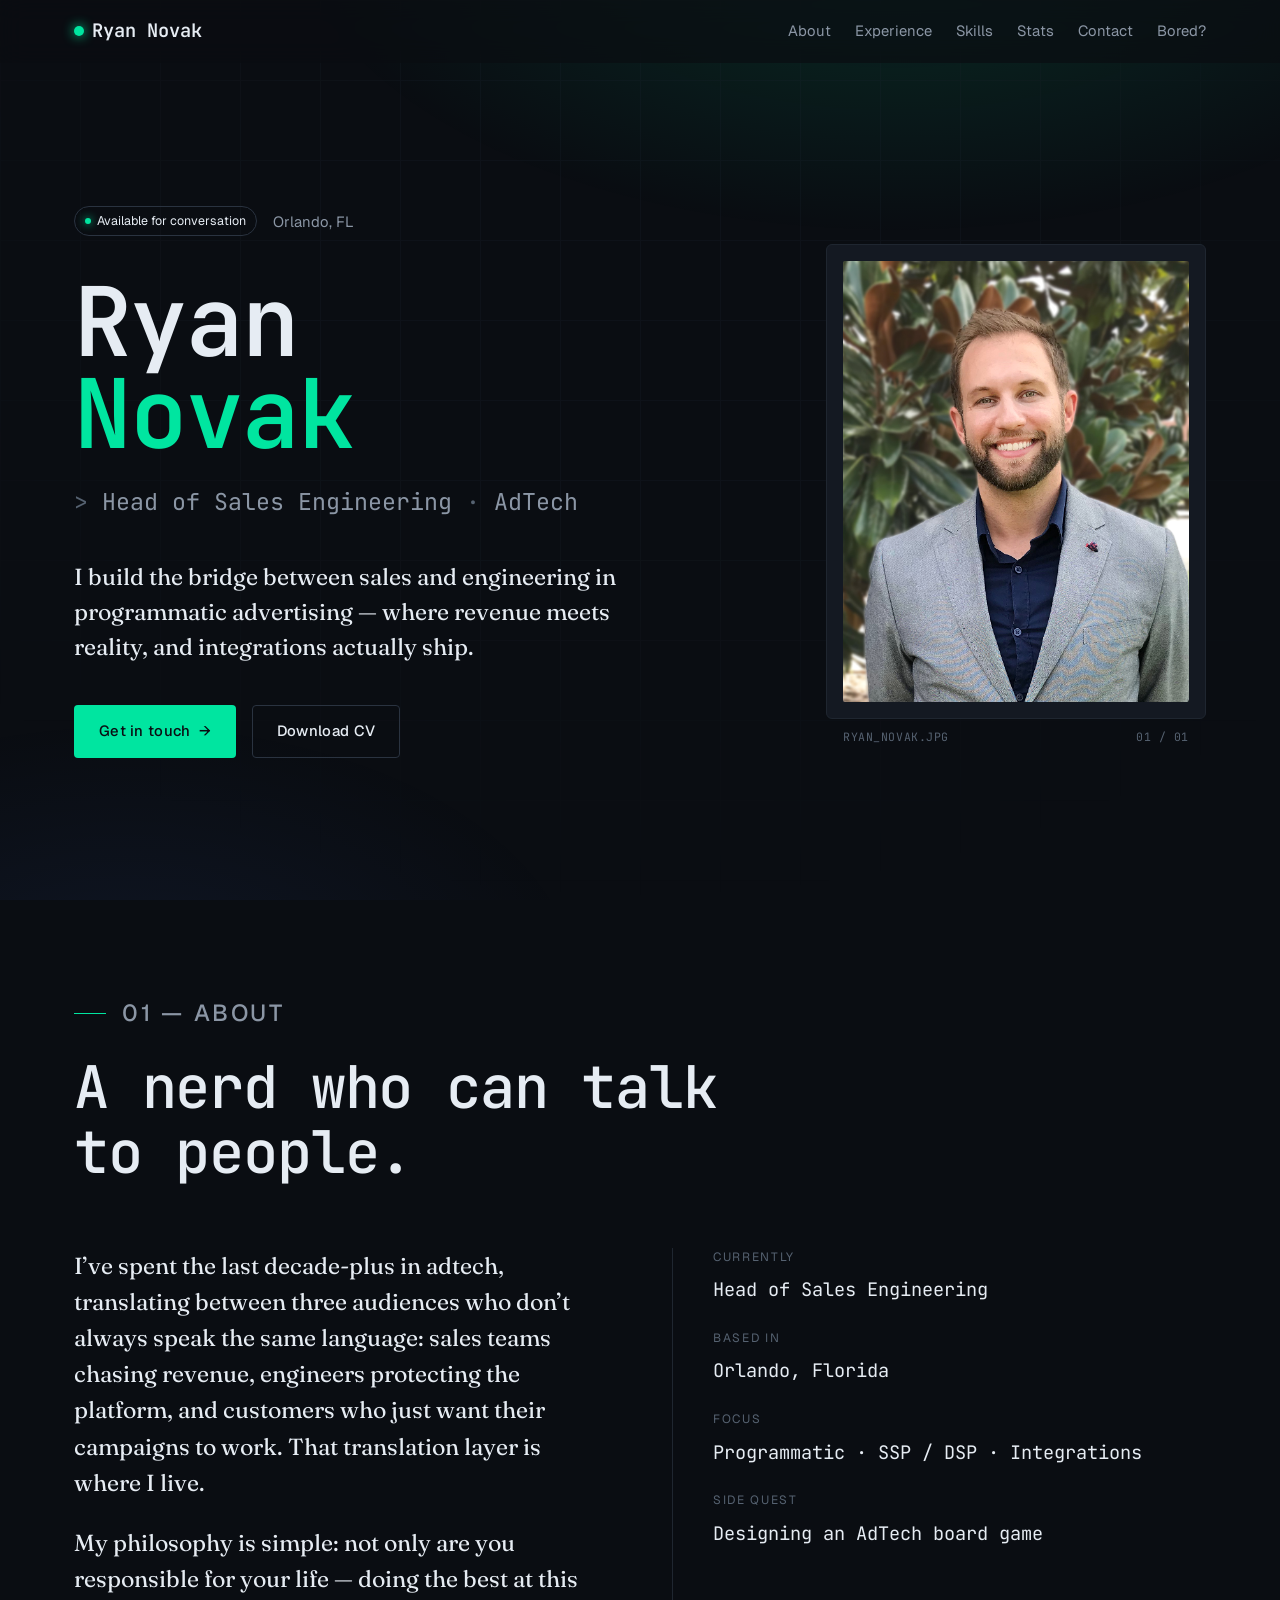
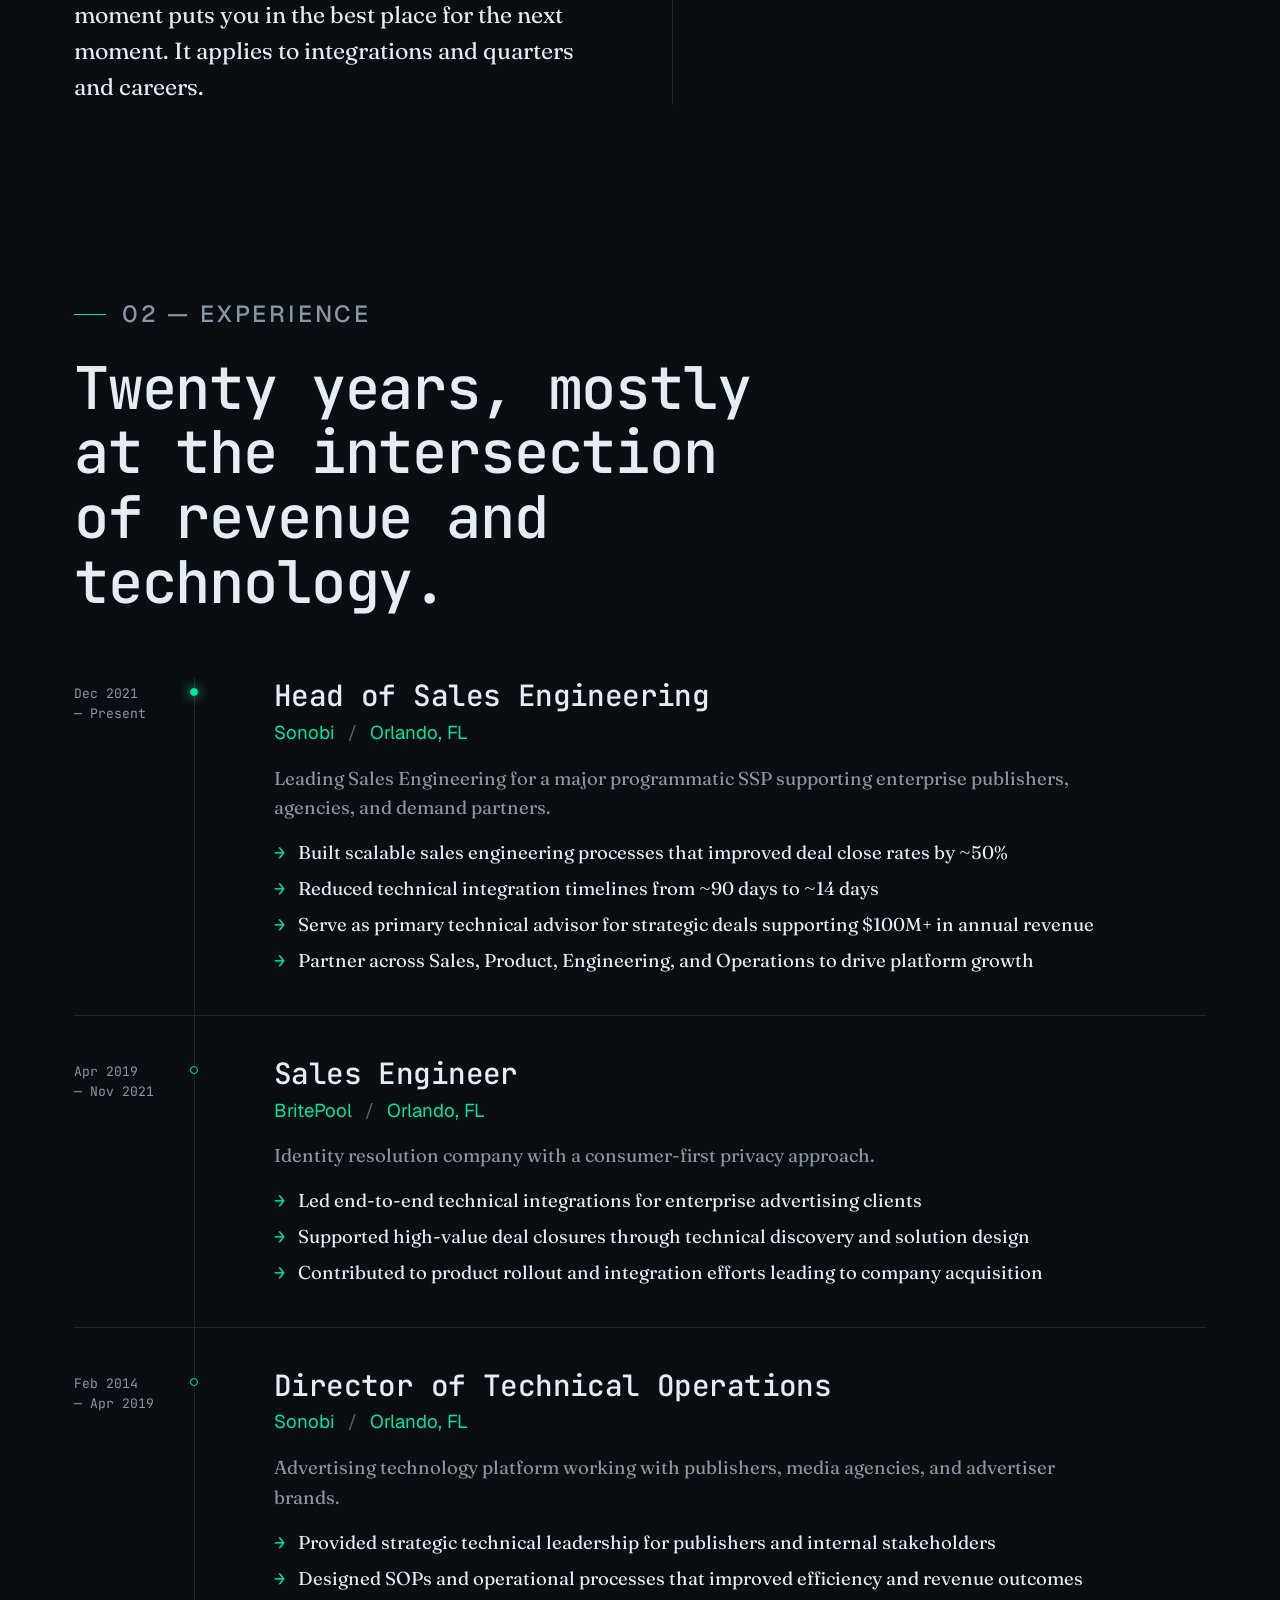
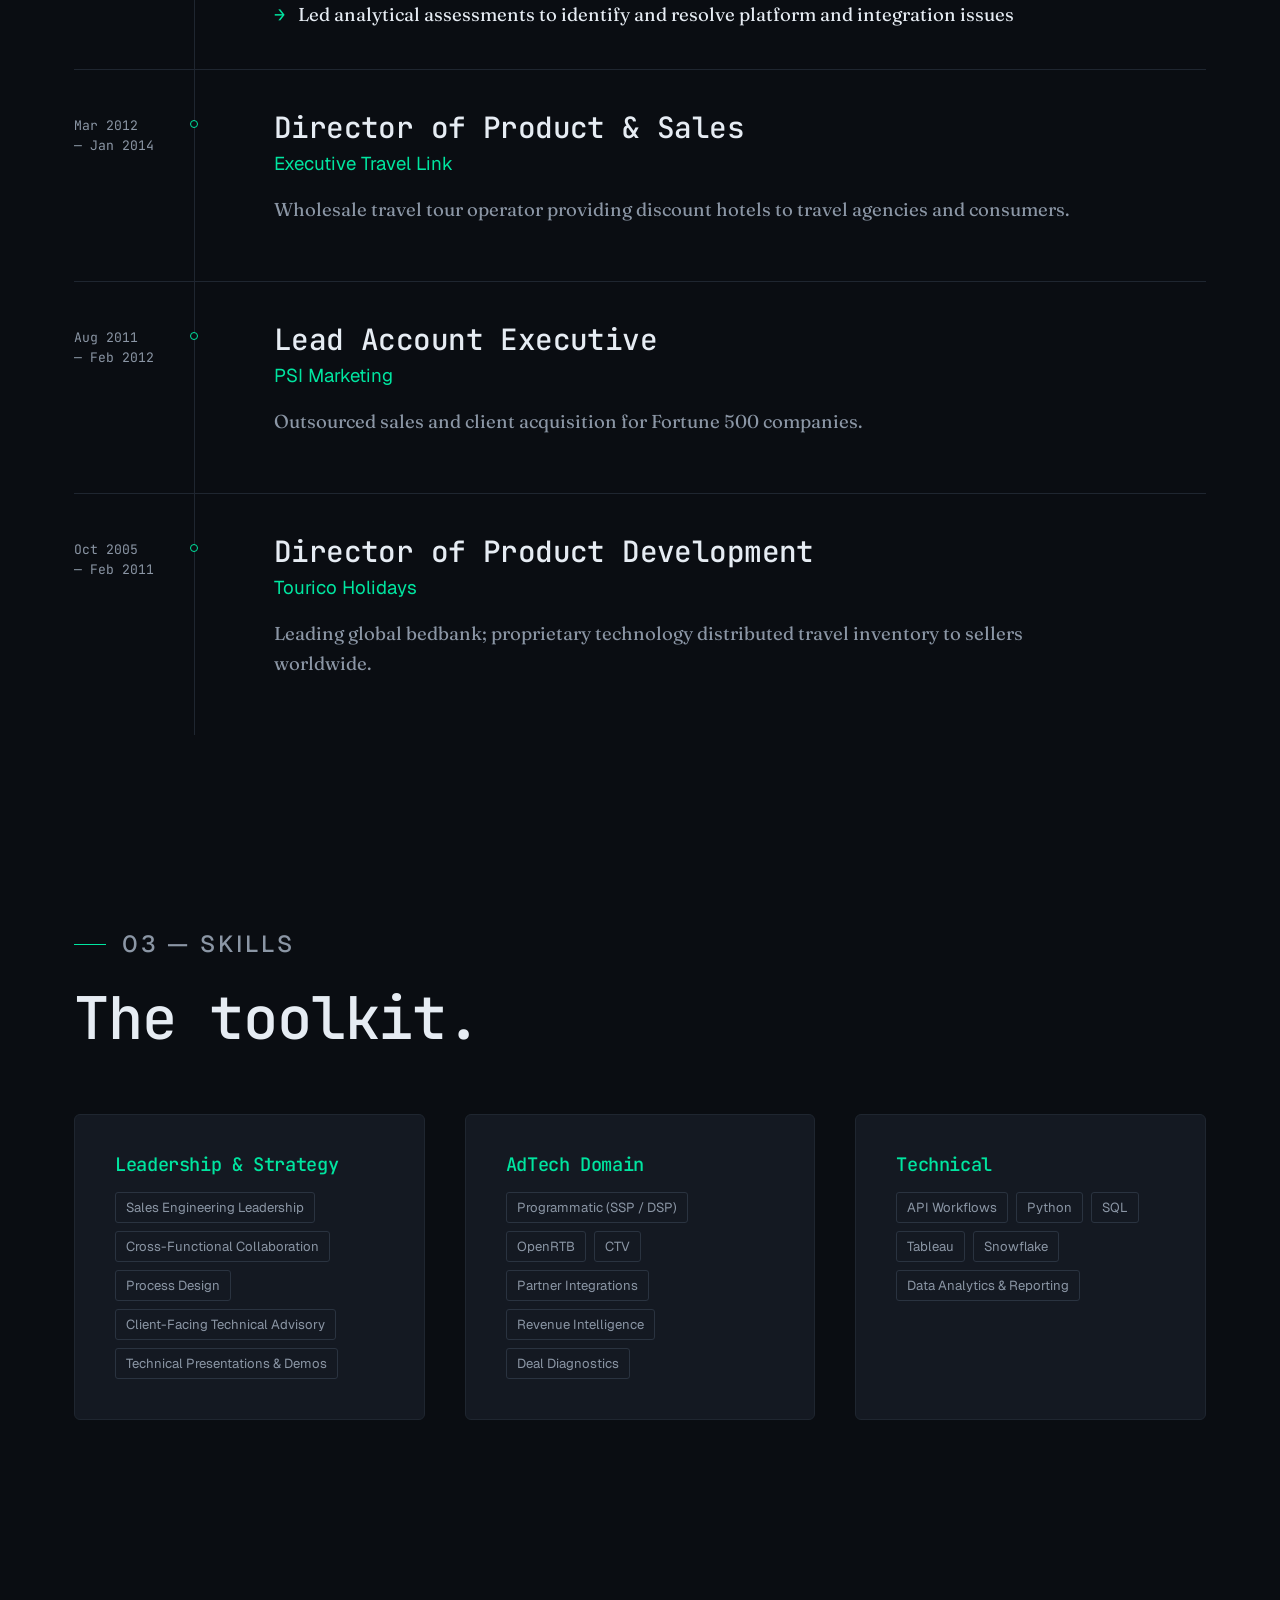
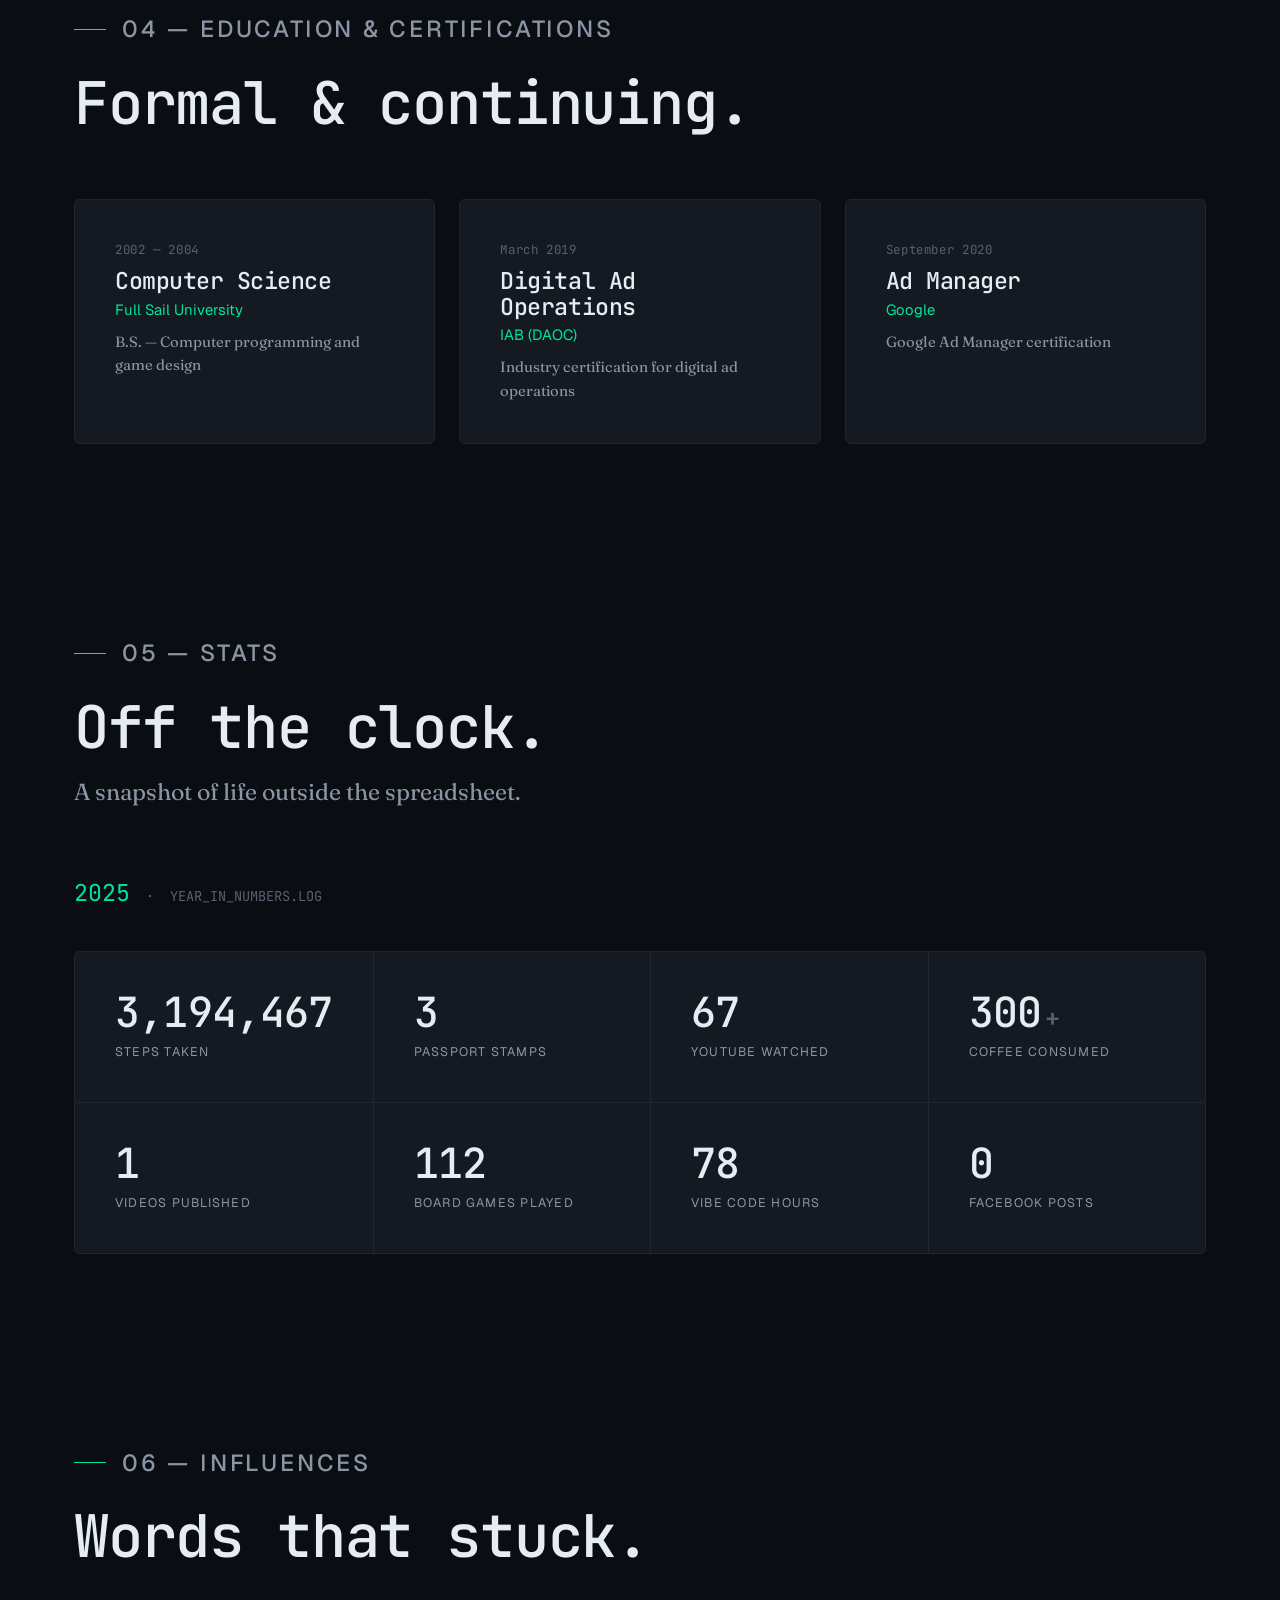
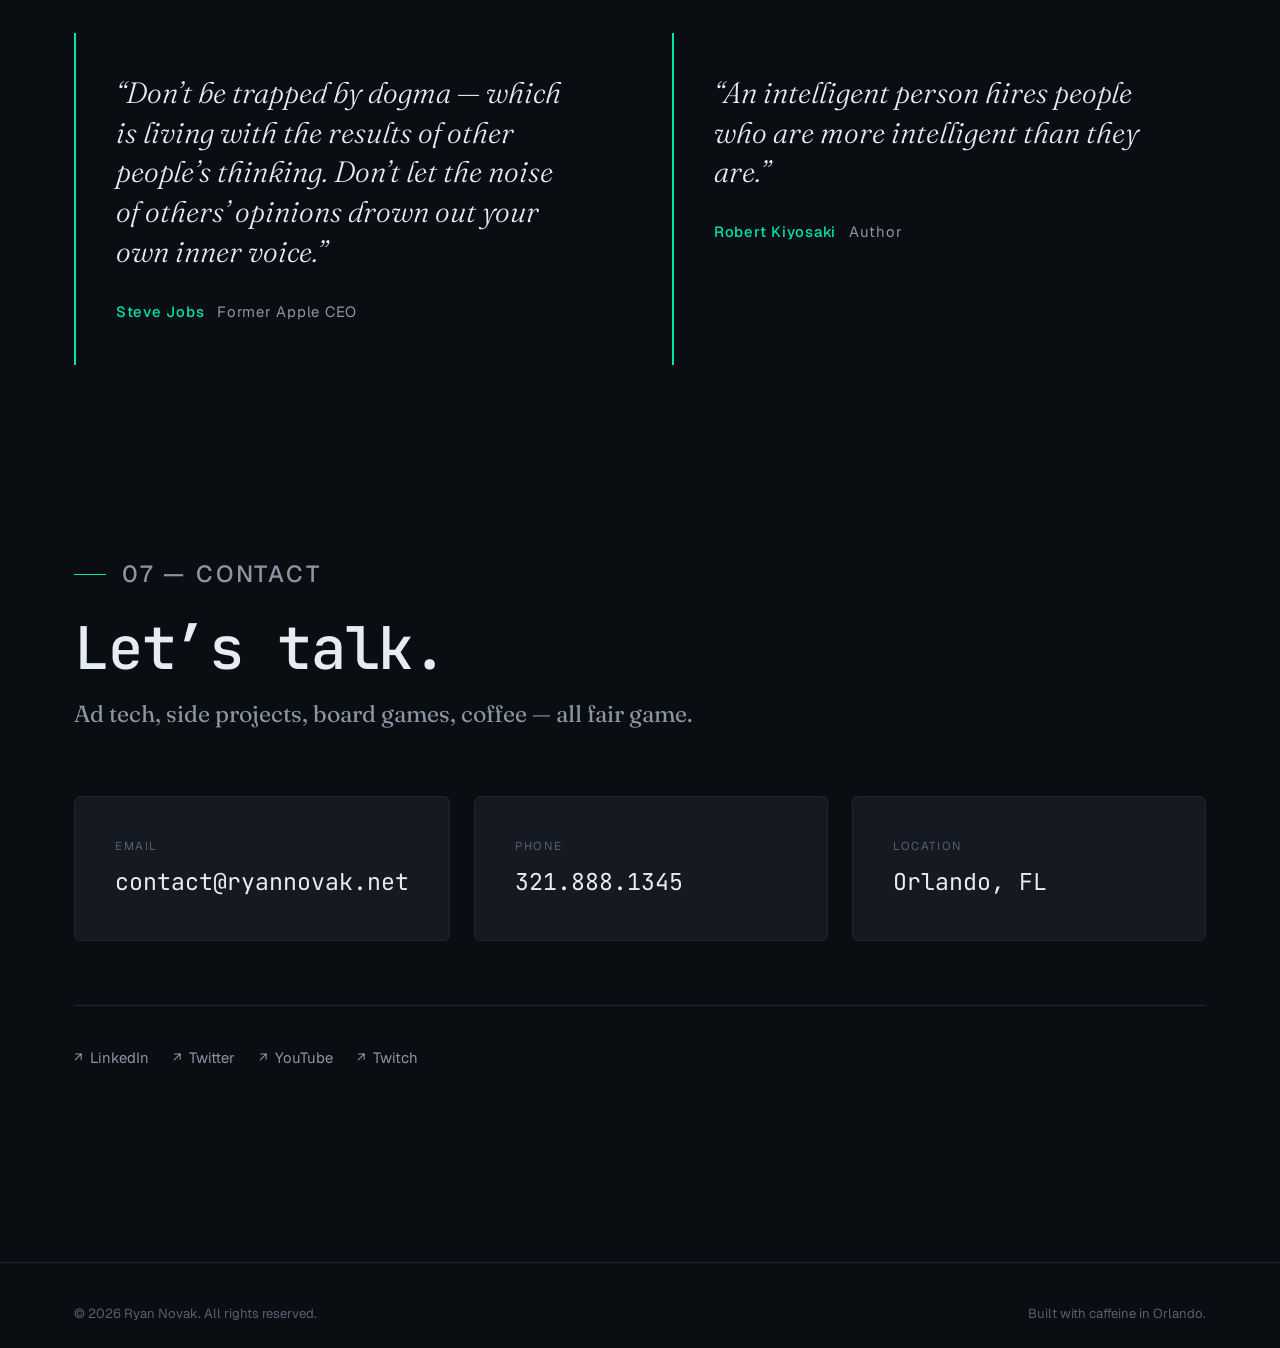
==== index.html @ ef878e22 "Add files via upload Initial commit - site files." ====
<!DOCTYPE html>
<html lang="en">
<head>
  <meta charset="UTF-8">
  <meta name="viewport" content="width=device-width, initial-scale=1">
  <title>Ryan Novak — Head of Sales Engineering</title>
  <meta name="description" content="Senior Sales Engineering and AdTech leader. 10+ years driving revenue growth, technical integrations, and scalable programmatic systems.">

  <link rel="icon" href="/img/favicon.svg" type="image/svg+xml">
  <link rel="alternate icon" href="/img/favicon.ico">
  <meta name="theme-color" content="#0a0d12">

  <!-- Open Graph -->
  <meta property="og:title" content="Ryan Novak — Head of Sales Engineering">
  <meta property="og:description" content="Senior Sales Engineering and AdTech leader. 10+ years driving revenue growth, technical integrations, and scalable programmatic systems.">
  <meta property="og:type" content="website">
  <meta property="og:url" content="https://www.ryannovak.net/">

  <!-- Fonts -->
  <link rel="preconnect" href="https://fonts.googleapis.com">
  <link rel="preconnect" href="https://fonts.gstatic.com" crossorigin>
  <link href="https://fonts.googleapis.com/css2?family=Fraunces:ital,opsz,wght@0,9..144,300..600;1,9..144,300..500&family=Geist:wght@400;500;600&family=JetBrains+Mono:wght@400;500;600&display=swap" rel="stylesheet">

  <link rel="stylesheet" href="/css/main.css">
</head>
<body>

  <!-- Navigation -->
  <nav class="nav" aria-label="Primary">
    <div class="container nav-inner">
      <a href="#top" class="nav-logo">Ryan Novak</a>
      <ul class="nav-links" id="primary-menu">
        <li><a href="#about">About</a></li>
        <li><a href="#experience">Experience</a></li>
        <li><a href="#skills">Skills</a></li>
        <li><a href="#stats">Stats</a></li>
        <li><a href="#contact">Contact</a></li>
        <li><a href="/bored/">Bored?</a></li>
      </ul>
      <button class="menu-toggle" aria-label="Toggle menu" aria-controls="primary-menu" aria-expanded="false">☰</button>
    </div>
  </nav>

  <main id="top">

    <!-- Hero -->
    <section class="hero container" aria-labelledby="hero-title">
      <div class="hero-grid">
        <div class="hero-copy">
          <div class="hero-meta">
            <span class="status">Available for conversation</span>
            <span>Orlando, FL</span>
          </div>

          <h1 id="hero-title">
            Ryan<br>
            <span class="accent">Novak</span>
          </h1>

          <p class="hero-sub"><span class="bracket">&gt;</span> Head of Sales Engineering <span class="bracket">·</span> AdTech</p>

          <p class="hero-lede">
            I build the bridge between sales and engineering in programmatic advertising — where revenue meets reality, and integrations actually ship.
          </p>

          <div class="hero-cta">
            <a href="#contact" class="btn btn-primary">
              Get in touch <span class="arrow">→</span>
            </a>
            <a href="/assets/Ryan_Novak_Resume.pdf" class="btn btn-ghost" download>
              Download CV
            </a>
          </div>
        </div>

        <div class="hero-portrait">
          <img src="/img/ryan.jpg" alt="Portrait of Ryan Novak" width="380" height="475">
          <div class="hero-portrait-meta">
            <span>RYAN_NOVAK.JPG</span>
            <span>01 / 01</span>
          </div>
        </div>
      </div>
    </section>

    <!-- About -->
    <section id="about" aria-labelledby="about-title">
      <div class="container">
        <div class="section-head reveal">
          <p class="eyebrow">01 &mdash; About</p>
          <h2 id="about-title">A nerd who can talk to people.</h2>
        </div>

        <div class="about-grid">
          <div class="about-main reveal">
            <p>
              I&rsquo;ve spent the last decade-plus in adtech, translating between three audiences who don&rsquo;t always speak the same language: sales teams chasing revenue, engineers protecting the platform, and customers who just want their campaigns to work. That translation layer is where I live.
            </p>
            <p>
              My philosophy is simple: not only are you responsible for your life &mdash; doing the best at this moment puts you in the best place for the next moment. It applies to integrations and quarters and careers.
            </p>
          </div>

          <aside class="about-side reveal">
            <div class="kv">
              <div class="label">Currently</div>
              <div class="value">Head of Sales Engineering</div>
            </div>
            <div class="kv">
              <div class="label">Based in</div>
              <div class="value">Orlando, Florida</div>
            </div>
            <div class="kv">
              <div class="label">Focus</div>
              <div class="value">Programmatic &middot; SSP / DSP &middot; Integrations</div>
            </div>
            <div class="kv">
              <div class="label">Side Quest</div>
              <div class="value">Designing an AdTech board game</div>
            </div>
          </aside>
        </div>
      </div>
    </section>

    <!-- Experience -->
    <section id="experience" aria-labelledby="experience-title">
      <div class="container">
        <div class="section-head reveal">
          <p class="eyebrow">02 &mdash; Experience</p>
          <h2 id="experience-title">Twenty years, mostly at the intersection of revenue and technology.</h2>
        </div>

        <div class="timeline">

          <article class="job current reveal">
            <div class="job-date">Dec 2021<br>&mdash; Present</div>
            <div class="job-body">
              <h3 class="job-title">Head of Sales Engineering</h3>
              <p class="job-company">Sonobi <span class="divider">/</span> Orlando, FL</p>
              <p class="job-desc">Leading Sales Engineering for a major programmatic SSP supporting enterprise publishers, agencies, and demand partners.</p>
              <ul class="job-bullets">
                <li>Built scalable sales engineering processes that improved deal close rates by ~50%</li>
                <li>Reduced technical integration timelines from ~90 days to ~14 days</li>
                <li>Serve as primary technical advisor for strategic deals supporting $100M+ in annual revenue</li>
                <li>Partner across Sales, Product, Engineering, and Operations to drive platform growth</li>
              </ul>
            </div>
          </article>

          <article class="job reveal">
            <div class="job-date">Apr 2019<br>&mdash; Nov 2021</div>
            <div class="job-body">
              <h3 class="job-title">Sales Engineer</h3>
              <p class="job-company">BritePool <span class="divider">/</span> Orlando, FL</p>
              <p class="job-desc">Identity resolution company with a consumer-first privacy approach.</p>
              <ul class="job-bullets">
                <li>Led end-to-end technical integrations for enterprise advertising clients</li>
                <li>Supported high-value deal closures through technical discovery and solution design</li>
                <li>Contributed to product rollout and integration efforts leading to company acquisition</li>
              </ul>
            </div>
          </article>

          <article class="job reveal">
            <div class="job-date">Feb 2014<br>&mdash; Apr 2019</div>
            <div class="job-body">
              <h3 class="job-title">Director of Technical Operations</h3>
              <p class="job-company">Sonobi <span class="divider">/</span> Orlando, FL</p>
              <p class="job-desc">Advertising technology platform working with publishers, media agencies, and advertiser brands.</p>
              <ul class="job-bullets">
                <li>Provided strategic technical leadership for publishers and internal stakeholders</li>
                <li>Designed SOPs and operational processes that improved efficiency and revenue outcomes</li>
                <li>Led analytical assessments to identify and resolve platform and integration issues</li>
              </ul>
            </div>
          </article>

          <article class="job reveal">
            <div class="job-date">Mar 2012<br>&mdash; Jan 2014</div>
            <div class="job-body">
              <h3 class="job-title">Director of Product &amp; Sales</h3>
              <p class="job-company">Executive Travel Link</p>
              <p class="job-desc">Wholesale travel tour operator providing discount hotels to travel agencies and consumers.</p>
            </div>
          </article>

          <article class="job reveal">
            <div class="job-date">Aug 2011<br>&mdash; Feb 2012</div>
            <div class="job-body">
              <h3 class="job-title">Lead Account Executive</h3>
              <p class="job-company">PSI Marketing</p>
              <p class="job-desc">Outsourced sales and client acquisition for Fortune 500 companies.</p>
            </div>
          </article>

          <article class="job reveal">
            <div class="job-date">Oct 2005<br>&mdash; Feb 2011</div>
            <div class="job-body">
              <h3 class="job-title">Director of Product Development</h3>
              <p class="job-company">Tourico Holidays</p>
              <p class="job-desc">Leading global bedbank; proprietary technology distributed travel inventory to sellers worldwide.</p>
            </div>
          </article>

        </div>
      </div>
    </section>

    <!-- Skills -->
    <section id="skills" aria-labelledby="skills-title">
      <div class="container">
        <div class="section-head reveal">
          <p class="eyebrow">03 &mdash; Skills</p>
          <h2 id="skills-title">The toolkit.</h2>
        </div>

        <div class="skills-groups">

          <div class="skill-group reveal">
            <h4>Leadership &amp; Strategy</h4>
            <ul class="skill-tags">
              <li>Sales Engineering Leadership</li>
              <li>Cross-Functional Collaboration</li>
              <li>Process Design</li>
              <li>Client-Facing Technical Advisory</li>
              <li>Technical Presentations &amp; Demos</li>
            </ul>
          </div>

          <div class="skill-group reveal">
            <h4>AdTech Domain</h4>
            <ul class="skill-tags">
              <li>Programmatic (SSP / DSP)</li>
              <li>OpenRTB</li>
              <li>CTV</li>
              <li>Partner Integrations</li>
              <li>Revenue Intelligence</li>
              <li>Deal Diagnostics</li>
            </ul>
          </div>

          <div class="skill-group reveal">
            <h4>Technical</h4>
            <ul class="skill-tags">
              <li>API Workflows</li>
              <li>Python</li>
              <li>SQL</li>
              <li>Tableau</li>
              <li>Snowflake</li>
              <li>Data Analytics &amp; Reporting</li>
            </ul>
          </div>

        </div>
      </div>
    </section>

    <!-- Education -->
    <section id="education" aria-labelledby="education-title">
      <div class="container">
        <div class="section-head reveal">
          <p class="eyebrow">04 &mdash; Education &amp; Certifications</p>
          <h2 id="education-title">Formal &amp; continuing.</h2>
        </div>

        <div class="edu-grid">
          <div class="edu-card reveal">
            <div class="date">2002 &mdash; 2004</div>
            <h4>Computer Science</h4>
            <div class="institution">Full Sail University</div>
            <p class="detail">B.S. &mdash; Computer programming and game design</p>
          </div>

          <div class="edu-card reveal">
            <div class="date">March 2019</div>
            <h4>Digital Ad Operations</h4>
            <div class="institution">IAB (DAOC)</div>
            <p class="detail">Industry certification for digital ad operations</p>
          </div>

          <div class="edu-card reveal">
            <div class="date">September 2020</div>
            <h4>Ad Manager</h4>
            <div class="institution">Google</div>
            <p class="detail">Google Ad Manager certification</p>
          </div>
        </div>
      </div>
    </section>

    <!-- Stats -->
    <section id="stats" aria-labelledby="stats-title">
      <div class="container">
        <div class="section-head reveal">
          <p class="eyebrow">05 &mdash; Stats</p>
          <h2 id="stats-title">Off the clock.</h2>
          <p>A snapshot of life outside the spreadsheet.</p>
        </div>

        <div class="stats-intro reveal">
          <span class="year">2025</span>
          <span>&middot;</span>
          <span>YEAR_IN_NUMBERS.LOG</span>
        </div>

        <div class="stats-grid reveal">
          <div class="stat">
            <div class="stat-value" data-target="3194467">0</div>
            <div class="stat-label">Steps Taken</div>
          </div>
          <div class="stat">
            <div class="stat-value" data-target="3">0</div>
            <div class="stat-label">Passport Stamps</div>
          </div>
          <div class="stat">
            <div class="stat-value" data-target="67">0<span class="unit">hrs</span></div>
            <div class="stat-label">YouTube Watched</div>
          </div>
          <div class="stat">
            <div class="stat-value"><span data-target="300">0</span><span class="unit">+</span></div>
            <div class="stat-label">Coffee Consumed</div>
          </div>
          <div class="stat">
            <div class="stat-value" data-target="1">0</div>
            <div class="stat-label">Videos Published</div>
          </div>
          <div class="stat">
            <div class="stat-value" data-target="112">0</div>
            <div class="stat-label">Board Games Played</div>
          </div>
          <div class="stat">
            <div class="stat-value" data-target="78">0<span class="unit">hrs</span></div>
            <div class="stat-label">Vibe Code Hours</div>
          </div>
          <div class="stat">
            <div class="stat-value" data-target="0">0</div>
            <div class="stat-label">Facebook Posts</div>
          </div>
        </div>
      </div>
    </section>

    <!-- Quotes -->
    <section id="quotes" aria-labelledby="quotes-title">
      <div class="container">
        <div class="section-head reveal">
          <p class="eyebrow">06 &mdash; Influences</p>
          <h2 id="quotes-title">Words that stuck.</h2>
        </div>

        <div class="quotes-grid">
          <div class="quote reveal">
            <blockquote>
              &ldquo;Don&rsquo;t be trapped by dogma &mdash; which is living with the results of other people&rsquo;s thinking. Don&rsquo;t let the noise of others&rsquo; opinions drown out your own inner voice.&rdquo;
            </blockquote>
            <cite><strong>Steve Jobs</strong> Former Apple CEO</cite>
          </div>

          <div class="quote reveal">
            <blockquote>
              &ldquo;An intelligent person hires people who are more intelligent than they are.&rdquo;
            </blockquote>
            <cite><strong>Robert Kiyosaki</strong> Author</cite>
          </div>
        </div>
      </div>
    </section>

    <!-- Contact -->
    <section id="contact" aria-labelledby="contact-title">
      <div class="container">
        <div class="section-head reveal">
          <p class="eyebrow">07 &mdash; Contact</p>
          <h2 id="contact-title">Let&rsquo;s talk.</h2>
          <p>Ad tech, side projects, board games, coffee &mdash; all fair game.</p>
        </div>

        <div class="contact-grid reveal">
          <div class="contact-card">
            <span class="label">Email</span>
            <a class="value" href="mailto:contact@ryannovak.net">contact@ryannovak.net</a>
          </div>
          <div class="contact-card">
            <span class="label">Phone</span>
            <a class="value" href="tel:+13218881345">321.888.1345</a>
          </div>
          <div class="contact-card">
            <span class="label">Location</span>
            <span class="value">Orlando, FL</span>
          </div>
        </div>

        <div class="socials reveal">
          <a href="https://www.linkedin.com/in/ryan-novak-385565a/" target="_blank" rel="noopener">LinkedIn</a>
          <a href="https://twitter.com/rpnovak" target="_blank" rel="noopener">Twitter</a>
          <a href="https://youtube.com/meeplebits" target="_blank" rel="noopener">YouTube</a>
          <a href="https://twitch.tv/meeplebits" target="_blank" rel="noopener">Twitch</a>
        </div>
      </div>
    </section>

  </main>

  <!-- Footer -->
  <footer class="footer">
    <div class="container footer-inner">
      <span>&copy; <span data-year>2025</span> Ryan Novak. All rights reserved.</span>
      <span>Built with caffeine in Orlando.</span>
    </div>
  </footer>

  <script src="/js/main.js" defer></script>
</body>
</html>
---- css/main.css ----
/* =================================================================
   Ryan Novak — ryannovak.net
   Main stylesheet
   ================================================================= */

/* -----------------------------------------------------------------
   Design tokens
   ----------------------------------------------------------------- */
:root {
  /* Palette — dark-first, signal-green accent */
  --bg: #0a0d12;
  --bg-elevated: #11151c;
  --bg-card: #141922;
  --border: #1f2630;
  --border-strong: #2a3340;

  --fg: #e6ecf3;
  --fg-muted: #8b96a5;
  --fg-dim: #566271;

  --accent: #00e5a0;
  --accent-dim: #00b37d;
  --accent-glow: rgba(0, 229, 160, 0.15);

  --signal-red: #ff5a5f;
  --signal-amber: #ffb84d;

  /* Typography */
  --font-display: 'JetBrains Mono', ui-monospace, 'Cascadia Code', 'Source Code Pro', Menlo, monospace;
  --font-body: 'Fraunces', 'Iowan Old Style', Georgia, serif;
  --font-ui: 'Geist', 'Helvetica Neue', Helvetica, Arial, sans-serif;

  /* Scale */
  --step--1: clamp(0.83rem, 0.80rem + 0.16vw, 0.94rem);
  --step-0:  clamp(1.00rem, 0.95rem + 0.27vw, 1.19rem);
  --step-1:  clamp(1.20rem, 1.11rem + 0.43vw, 1.50rem);
  --step-2:  clamp(1.44rem, 1.31rem + 0.66vw, 1.89rem);
  --step-3:  clamp(1.73rem, 1.53rem + 0.97vw, 2.38rem);
  --step-4:  clamp(2.07rem, 1.80rem + 1.39vw, 3.00rem);
  --step-5:  clamp(2.49rem, 2.10rem + 1.97vw, 3.78rem);
  --step-6:  clamp(2.99rem, 2.44rem + 2.76vw, 4.77rem);

  /* Spacing */
  --space-2xs: 0.25rem;
  --space-xs:  0.5rem;
  --space-s:   1rem;
  --space-m:   1.5rem;
  --space-l:   2.5rem;
  --space-xl:  4rem;
  --space-2xl: 6rem;
  --space-3xl: 10rem;

  /* Layout */
  --content-max: 1180px;
  --prose-max: 68ch;

  /* Transitions */
  --ease: cubic-bezier(0.2, 0.7, 0.2, 1);
  --ease-out: cubic-bezier(0.16, 1, 0.3, 1);
}

/* -----------------------------------------------------------------
   Reset & base
   ----------------------------------------------------------------- */
*, *::before, *::after { box-sizing: border-box; }

* { margin: 0; padding: 0; }

html {
  scroll-behavior: smooth;
  -webkit-text-size-adjust: 100%;
  text-rendering: optimizeLegibility;
}

body {
  font-family: var(--font-body);
  font-size: var(--step-0);
  line-height: 1.6;
  color: var(--fg);
  background: var(--bg);
  min-height: 100vh;
  font-feature-settings: "liga" 1, "kern" 1;
  overflow-x: hidden;
}

/* Background ambience — subtle grid + radial glow */
body::before {
  content: '';
  position: fixed;
  inset: 0;
  background-image:
    radial-gradient(ellipse 80% 60% at 70% -10%, var(--accent-glow), transparent 60%),
    radial-gradient(ellipse 60% 50% at 10% 110%, rgba(80, 130, 255, 0.08), transparent 60%);
  pointer-events: none;
  z-index: -2;
}

body::after {
  content: '';
  position: fixed;
  inset: 0;
  background-image:
    linear-gradient(to right, var(--border) 1px, transparent 1px),
    linear-gradient(to bottom, var(--border) 1px, transparent 1px);
  background-size: 80px 80px;
  opacity: 0.25;
  pointer-events: none;
  mask-image: radial-gradient(ellipse 70% 70% at 50% 30%, black 40%, transparent 100%);
  -webkit-mask-image: radial-gradient(ellipse 70% 70% at 50% 30%, black 40%, transparent 100%);
  z-index: -1;
}

img, svg { display: block; max-width: 100%; height: auto; }

a {
  color: var(--accent);
  text-decoration: none;
  transition: color 0.2s var(--ease);
}
a:hover { color: var(--fg); }

button {
  font: inherit;
  color: inherit;
  background: none;
  border: none;
  cursor: pointer;
}

::selection {
  background: var(--accent);
  color: var(--bg);
}

/* -----------------------------------------------------------------
   Typography
   ----------------------------------------------------------------- */
h1, h2, h3, h4 {
  font-family: var(--font-display);
  font-weight: 500;
  line-height: 1.1;
  letter-spacing: -0.02em;
  color: var(--fg);
}

h1 { font-size: var(--step-6); font-weight: 600; }
h2 { font-size: var(--step-4); }
h3 { font-size: var(--step-2); }
h4 { font-size: var(--step-1); }

p { max-width: var(--prose-max); }

.eyebrow {
  font-family: var(--font-ui);
  font-size: var(--step--1);
  font-weight: 500;
  letter-spacing: 0.12em;
  text-transform: uppercase;
  color: var(--accent);
  margin-bottom: var(--space-m);
  display: flex;
  align-items: center;
  gap: var(--space-s);
}
.eyebrow::before {
  content: '';
  width: 32px;
  height: 1px;
  background: var(--accent);
}

.mono { font-family: var(--font-display); }
.ui { font-family: var(--font-ui); }

/* -----------------------------------------------------------------
   Layout primitives
   ----------------------------------------------------------------- */
.container {
  width: 100%;
  max-width: var(--content-max);
  margin: 0 auto;
  padding-inline: var(--space-m);
}

section {
  padding-block: var(--space-2xl);
  scroll-margin-top: 80px;
}

/* -----------------------------------------------------------------
   Navigation
   ----------------------------------------------------------------- */
.nav {
  position: fixed;
  top: 0;
  left: 0;
  right: 0;
  z-index: 100;
  padding: var(--space-s) 0;
  background: rgba(10, 13, 18, 0.7);
  backdrop-filter: blur(12px);
  -webkit-backdrop-filter: blur(12px);
  border-bottom: 1px solid transparent;
  transition: border-color 0.3s var(--ease), background 0.3s var(--ease);
}
.nav.scrolled {
  border-bottom-color: var(--border);
  background: rgba(10, 13, 18, 0.9);
}

.nav-inner {
  display: flex;
  align-items: center;
  justify-content: space-between;
  gap: var(--space-m);
}

.nav-logo {
  font-family: var(--font-display);
  font-weight: 600;
  font-size: var(--step-0);
  color: var(--fg);
  display: flex;
  align-items: center;
  gap: var(--space-xs);
}
.nav-logo::before {
  content: '';
  width: 10px;
  height: 10px;
  background: var(--accent);
  border-radius: 50%;
  box-shadow: 0 0 12px var(--accent);
  animation: pulse 2s var(--ease) infinite;
}

@keyframes pulse {
  0%, 100% { opacity: 1; transform: scale(1); }
  50% { opacity: 0.6; transform: scale(0.85); }
}

.nav-links {
  display: flex;
  gap: var(--space-m);
  list-style: none;
  font-family: var(--font-ui);
  font-size: var(--step--1);
}

.nav-links a {
  color: var(--fg-muted);
  position: relative;
  padding: var(--space-xs) 0;
}
.nav-links a:hover { color: var(--fg); }
.nav-links a::after {
  content: '';
  position: absolute;
  left: 0;
  bottom: 0;
  width: 0;
  height: 1px;
  background: var(--accent);
  transition: width 0.3s var(--ease);
}
.nav-links a:hover::after { width: 100%; }

.menu-toggle {
  display: none;
  font-size: 1.5rem;
  color: var(--fg);
}

/* -----------------------------------------------------------------
   Hero
   ----------------------------------------------------------------- */
.hero {
  min-height: 100vh;
  padding-block: var(--space-3xl) var(--space-2xl);
  display: flex;
  align-items: center;
  position: relative;
}

.hero-grid {
  display: grid;
  grid-template-columns: 1.4fr 1fr;
  gap: var(--space-2xl);
  align-items: center;
  width: 100%;
}

.hero-meta {
  font-family: var(--font-ui);
  font-size: var(--step--1);
  color: var(--fg-muted);
  display: flex;
  gap: var(--space-s);
  margin-bottom: var(--space-l);
  align-items: center;
}
.hero-meta .status {
  display: inline-flex;
  align-items: center;
  gap: 6px;
  padding: 4px 10px;
  border: 1px solid var(--border-strong);
  border-radius: 999px;
  color: var(--fg);
  font-size: 0.78rem;
}
.hero-meta .status::before {
  content: '';
  width: 6px;
  height: 6px;
  background: var(--accent);
  border-radius: 50%;
  box-shadow: 0 0 8px var(--accent);
}

.hero h1 {
  font-size: clamp(3rem, 8vw, 6rem);
  line-height: 0.95;
  margin-bottom: var(--space-m);
}
.hero h1 .accent { color: var(--accent); }

.hero-sub {
  font-family: var(--font-display);
  font-size: var(--step-1);
  color: var(--fg-muted);
  margin-bottom: var(--space-l);
  font-weight: 400;
}
.hero-sub .bracket { color: var(--fg-dim); }

.hero-lede {
  font-size: var(--step-1);
  line-height: 1.5;
  color: var(--fg);
  max-width: 50ch;
  margin-bottom: var(--space-l);
}

.hero-cta {
  display: flex;
  gap: var(--space-s);
  flex-wrap: wrap;
}

.btn {
  display: inline-flex;
  align-items: center;
  gap: var(--space-xs);
  padding: 0.85rem 1.5rem;
  font-family: var(--font-ui);
  font-size: var(--step--1);
  font-weight: 500;
  letter-spacing: 0.02em;
  border-radius: 4px;
  transition: all 0.2s var(--ease);
  cursor: pointer;
  border: 1px solid transparent;
}
.btn-primary {
  background: var(--accent);
  color: var(--bg);
}
.btn-primary:hover {
  background: var(--fg);
  color: var(--bg);
  transform: translateY(-1px);
}
.btn-ghost {
  background: transparent;
  color: var(--fg);
  border-color: var(--border-strong);
}
.btn-ghost:hover {
  border-color: var(--accent);
  color: var(--accent);
  background: var(--accent-glow);
}
.btn .arrow {
  transition: transform 0.2s var(--ease);
}
.btn:hover .arrow { transform: translateX(3px); }

/* Hero portrait card */
.hero-portrait {
  position: relative;
  aspect-ratio: 4/5;
  max-width: 380px;
  margin-left: auto;
  border: 1px solid var(--border);
  padding: var(--space-s);
  background: var(--bg-card);
  border-radius: 6px;
}
.hero-portrait img {
  width: 100%;
  height: 100%;
  object-fit: cover;
  border-radius: 2px;
  filter: grayscale(10%) contrast(1.05);
}
.hero-portrait::before {
  content: '';
  position: absolute;
  inset: -1px;
  border: 1px solid var(--accent);
  border-radius: 6px;
  opacity: 0;
  transition: opacity 0.4s var(--ease), transform 0.4s var(--ease);
  transform: translate(0, 0);
  pointer-events: none;
}
.hero-portrait:hover::before {
  opacity: 1;
  transform: translate(8px, 8px);
}

.hero-portrait-meta {
  position: absolute;
  bottom: -28px;
  left: var(--space-s);
  right: var(--space-s);
  display: flex;
  justify-content: space-between;
  font-family: var(--font-display);
  font-size: 0.72rem;
  color: var(--fg-dim);
  letter-spacing: 0.05em;
}

/* -----------------------------------------------------------------
   Section headers
   ----------------------------------------------------------------- */
.section-head {
  margin-bottom: var(--space-xl);
  max-width: 720px;
}
.section-head h2 {
  font-size: var(--step-5);
  margin-bottom: var(--space-s);
}
.section-head p {
  font-size: var(--step-1);
  color: var(--fg-muted);
  line-height: 1.5;
}

/* -----------------------------------------------------------------
   About
   ----------------------------------------------------------------- */
.about-grid {
  display: grid;
  grid-template-columns: 1fr 1fr;
  gap: var(--space-xl);
}
.about-grid p {
  font-size: var(--step-1);
  line-height: 1.55;
  margin-bottom: var(--space-m);
}
.about-grid p:last-child { margin-bottom: 0; }

.about-side {
  border-left: 1px solid var(--border);
  padding-left: var(--space-l);
}
.about-side .label {
  font-family: var(--font-ui);
  font-size: 0.75rem;
  letter-spacing: 0.14em;
  text-transform: uppercase;
  color: var(--fg-dim);
  margin-bottom: var(--space-xs);
}
.about-side .kv {
  margin-bottom: var(--space-m);
}
.about-side .kv .value {
  font-family: var(--font-display);
  font-size: var(--step-0);
  color: var(--fg);
}

/* -----------------------------------------------------------------
   Experience timeline
   ----------------------------------------------------------------- */
.timeline {
  position: relative;
}
.timeline::before {
  content: '';
  position: absolute;
  left: 120px;
  top: 0;
  bottom: 0;
  width: 1px;
  background: var(--border);
}

.job {
  display: grid;
  grid-template-columns: 120px 1fr;
  gap: var(--space-l);
  padding-bottom: var(--space-l);
  margin-bottom: var(--space-l);
  position: relative;
  border-bottom: 1px solid var(--border);
}
.job:last-child { border-bottom: none; margin-bottom: 0; }

.job-date {
  font-family: var(--font-display);
  font-size: 0.82rem;
  color: var(--fg-muted);
  line-height: 1.5;
  position: relative;
  padding-top: 6px;
}
.job-date::after {
  content: '';
  position: absolute;
  right: -4px;
  top: 10px;
  width: 8px;
  height: 8px;
  background: var(--bg);
  border: 1px solid var(--accent);
  border-radius: 50%;
  transition: background 0.3s var(--ease);
}
.job.current .job-date::after {
  background: var(--accent);
  box-shadow: 0 0 12px var(--accent);
}

.job-body {
  padding-left: var(--space-l);
}
.job-title {
  font-family: var(--font-display);
  font-size: var(--step-2);
  font-weight: 500;
  color: var(--fg);
  margin-bottom: 4px;
  line-height: 1.2;
}
.job-company {
  font-family: var(--font-ui);
  font-size: var(--step-0);
  color: var(--accent);
  margin-bottom: var(--space-s);
}
.job-company .divider { color: var(--fg-dim); margin: 0 8px; }
.job-desc {
  color: var(--fg-muted);
  margin-bottom: var(--space-s);
  font-size: var(--step-0);
}
.job-bullets {
  list-style: none;
  display: flex;
  flex-direction: column;
  gap: var(--space-xs);
}
.job-bullets li {
  padding-left: 1.5rem;
  position: relative;
  color: var(--fg);
  font-size: var(--step-0);
  line-height: 1.5;
}
.job-bullets li::before {
  content: '→';
  position: absolute;
  left: 0;
  color: var(--accent);
  font-family: var(--font-display);
}

/* -----------------------------------------------------------------
   Skills
   ----------------------------------------------------------------- */
.skills-groups {
  display: grid;
  grid-template-columns: repeat(auto-fit, minmax(280px, 1fr));
  gap: var(--space-l);
}
.skill-group {
  padding: var(--space-l);
  background: var(--bg-card);
  border: 1px solid var(--border);
  border-radius: 6px;
  transition: border-color 0.3s var(--ease), transform 0.3s var(--ease);
}
.skill-group:hover {
  border-color: var(--accent);
  transform: translateY(-2px);
}
.skill-group h4 {
  font-size: var(--step-0);
  color: var(--accent);
  margin-bottom: var(--space-s);
  font-weight: 500;
}
.skill-tags {
  display: flex;
  flex-wrap: wrap;
  gap: var(--space-xs);
  list-style: none;
}
.skill-tags li {
  font-family: var(--font-ui);
  font-size: 0.82rem;
  padding: 4px 10px;
  border: 1px solid var(--border-strong);
  border-radius: 3px;
  color: var(--fg-muted);
  transition: all 0.2s var(--ease);
}
.skill-tags li:hover {
  color: var(--fg);
  border-color: var(--fg-muted);
}

/* -----------------------------------------------------------------
   Education / Certs
   ----------------------------------------------------------------- */
.edu-grid {
  display: grid;
  grid-template-columns: repeat(auto-fit, minmax(260px, 1fr));
  gap: var(--space-m);
}
.edu-card {
  padding: var(--space-l);
  background: var(--bg-card);
  border: 1px solid var(--border);
  border-radius: 6px;
  transition: border-color 0.3s var(--ease);
}
.edu-card:hover { border-color: var(--border-strong); }
.edu-card .date {
  font-family: var(--font-display);
  font-size: 0.78rem;
  color: var(--fg-dim);
  margin-bottom: var(--space-xs);
  letter-spacing: 0.05em;
}
.edu-card h4 {
  font-size: var(--step-1);
  margin-bottom: 4px;
}
.edu-card .institution {
  font-family: var(--font-ui);
  color: var(--accent);
  font-size: var(--step--1);
  margin-bottom: var(--space-xs);
}
.edu-card .detail {
  font-size: var(--step--1);
  color: var(--fg-muted);
}

/* -----------------------------------------------------------------
   Stats
   ----------------------------------------------------------------- */
.stats-intro {
  display: flex;
  align-items: baseline;
  gap: var(--space-s);
  margin-bottom: var(--space-l);
  font-family: var(--font-display);
  font-size: 0.85rem;
  color: var(--fg-dim);
}
.stats-intro .year {
  color: var(--accent);
  font-size: var(--step-1);
}

.stats-grid {
  display: grid;
  grid-template-columns: repeat(4, 1fr);
  gap: 1px;
  background: var(--border);
  border: 1px solid var(--border);
  border-radius: 6px;
  overflow: hidden;
}
.stat {
  padding: var(--space-l);
  background: var(--bg-card);
  transition: background 0.3s var(--ease);
  position: relative;
}
.stat:hover { background: var(--bg-elevated); }
.stat::before {
  content: '';
  position: absolute;
  top: 0;
  left: 0;
  width: 0;
  height: 2px;
  background: var(--accent);
  transition: width 0.4s var(--ease);
}
.stat:hover::before { width: 100%; }

.stat-value {
  font-family: var(--font-display);
  font-size: clamp(1.8rem, 4vw, 2.6rem);
  font-weight: 500;
  color: var(--fg);
  line-height: 1;
  margin-bottom: var(--space-xs);
  letter-spacing: -0.02em;
}
.stat-value .unit {
  font-size: 0.6em;
  color: var(--fg-dim);
  margin-left: 4px;
}
.stat-label {
  font-family: var(--font-ui);
  font-size: 0.78rem;
  letter-spacing: 0.1em;
  text-transform: uppercase;
  color: var(--fg-muted);
}

/* -----------------------------------------------------------------
   Quotes
   ----------------------------------------------------------------- */
.quotes-grid {
  display: grid;
  grid-template-columns: 1fr 1fr;
  gap: var(--space-xl);
}
.quote {
  padding: var(--space-l);
  border-left: 2px solid var(--accent);
  position: relative;
}
.quote blockquote {
  font-size: var(--step-2);
  line-height: 1.35;
  font-style: italic;
  color: var(--fg);
  margin-bottom: var(--space-m);
  font-family: var(--font-body);
  font-weight: 300;
}
.quote cite {
  font-family: var(--font-ui);
  font-size: var(--step--1);
  color: var(--fg-muted);
  font-style: normal;
  letter-spacing: 0.05em;
}
.quote cite strong {
  color: var(--accent);
  font-weight: 500;
  margin-right: var(--space-xs);
}

/* -----------------------------------------------------------------
   Contact
   ----------------------------------------------------------------- */
.contact-grid {
  display: grid;
  grid-template-columns: repeat(3, 1fr);
  gap: var(--space-m);
  margin-bottom: var(--space-xl);
}
.contact-card {
  padding: var(--space-l);
  background: var(--bg-card);
  border: 1px solid var(--border);
  border-radius: 6px;
  transition: all 0.3s var(--ease);
  display: flex;
  flex-direction: column;
  gap: var(--space-xs);
}
.contact-card:hover {
  border-color: var(--accent);
  background: var(--bg-elevated);
}
.contact-card .label {
  font-family: var(--font-ui);
  font-size: 0.72rem;
  letter-spacing: 0.14em;
  text-transform: uppercase;
  color: var(--fg-dim);
}
.contact-card .value {
  font-family: var(--font-display);
  font-size: var(--step-1);
  color: var(--fg);
}
.contact-card a { color: inherit; }
.contact-card:hover .value { color: var(--accent); }

.socials {
  display: flex;
  gap: var(--space-m);
  padding-top: var(--space-l);
  border-top: 1px solid var(--border);
  font-family: var(--font-ui);
  font-size: var(--step--1);
}
.socials a {
  color: var(--fg-muted);
  display: flex;
  align-items: center;
  gap: var(--space-xs);
}
.socials a:hover { color: var(--accent); }
.socials a::before {
  content: '↗';
  font-size: 0.9em;
}

/* -----------------------------------------------------------------
   Footer
   ----------------------------------------------------------------- */
.footer {
  padding: var(--space-l) 0 var(--space-m);
  border-top: 1px solid var(--border);
  margin-top: var(--space-2xl);
}
.footer-inner {
  display: flex;
  justify-content: space-between;
  align-items: center;
  font-family: var(--font-ui);
  font-size: 0.82rem;
  color: var(--fg-dim);
}
.footer a { color: var(--fg-muted); }
.footer a:hover { color: var(--accent); }

/* -----------------------------------------------------------------
   Reveal animations (scroll-triggered)
   ----------------------------------------------------------------- */
.reveal {
  opacity: 0;
  transform: translateY(24px);
  transition: opacity 0.8s var(--ease-out), transform 0.8s var(--ease-out);
}
.reveal.visible {
  opacity: 1;
  transform: translateY(0);
}

@media (prefers-reduced-motion: reduce) {
  .reveal { opacity: 1; transform: none; transition: none; }
  .nav-logo::before { animation: none; }
  * { scroll-behavior: auto !important; }
}

/* -----------------------------------------------------------------
   Responsive
   ----------------------------------------------------------------- */
@media (max-width: 900px) {
  .hero-grid {
    grid-template-columns: 1fr;
    gap: var(--space-xl);
  }
  .hero-portrait {
    max-width: 280px;
    margin-inline: auto;
  }
  .about-grid {
    grid-template-columns: 1fr;
    gap: var(--space-l);
  }
  .about-side {
    border-left: none;
    border-top: 1px solid var(--border);
    padding-left: 0;
    padding-top: var(--space-l);
  }
  .quotes-grid {
    grid-template-columns: 1fr;
    gap: var(--space-l);
  }
  .stats-grid {
    grid-template-columns: repeat(2, 1fr);
  }
  .contact-grid {
    grid-template-columns: 1fr;
  }
  .timeline::before { left: 8px; }
  .job {
    grid-template-columns: 1fr;
    gap: var(--space-xs);
  }
  .job-date::after { display: none; }
  .job-body {
    padding-left: var(--space-l);
    border-left: 1px solid var(--border);
  }
}

@media (max-width: 640px) {
  .nav-links {
    display: none;
    position: absolute;
    top: 100%;
    left: 0;
    right: 0;
    flex-direction: column;
    background: var(--bg-elevated);
    padding: var(--space-m);
    border-bottom: 1px solid var(--border);
  }
  .nav-links.open { display: flex; }
  .menu-toggle { display: block; }

  section { padding-block: var(--space-xl); }

  .footer-inner {
    flex-direction: column;
    gap: var(--space-s);
    text-align: center;
  }
}
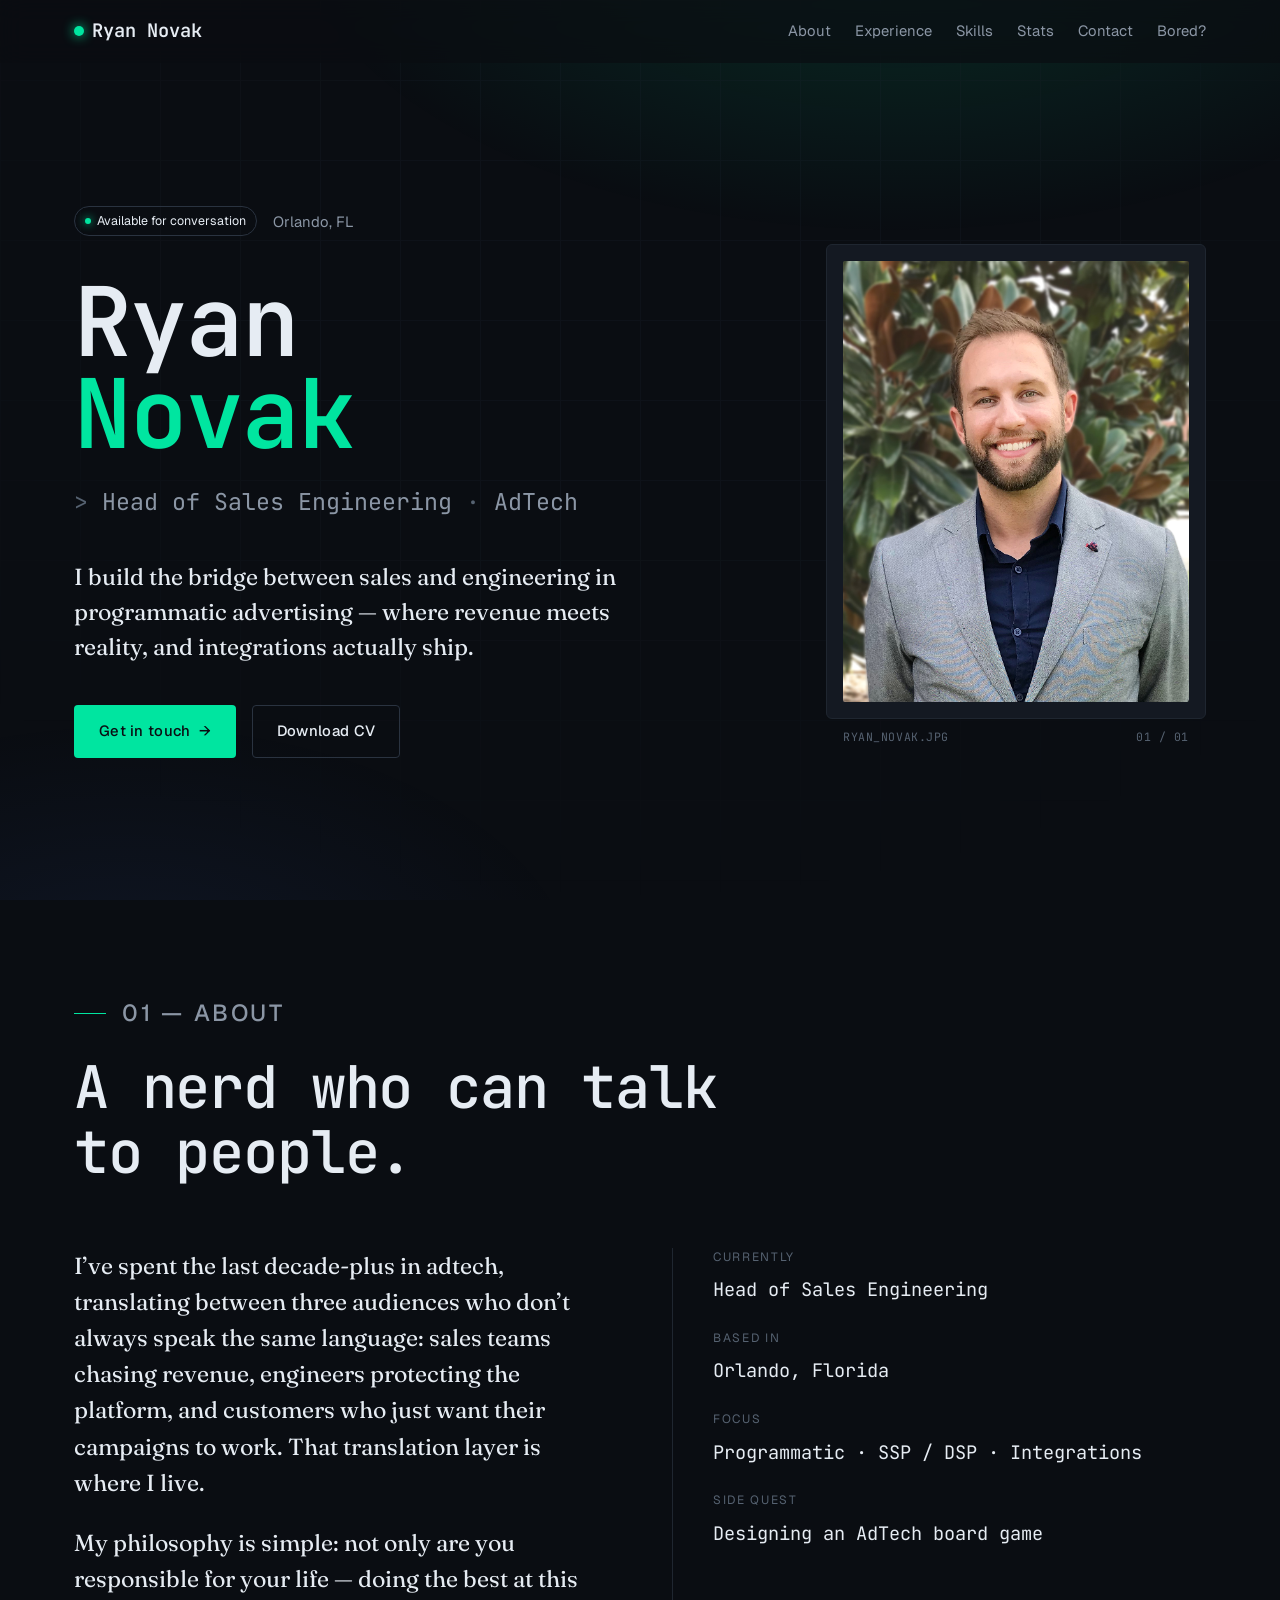
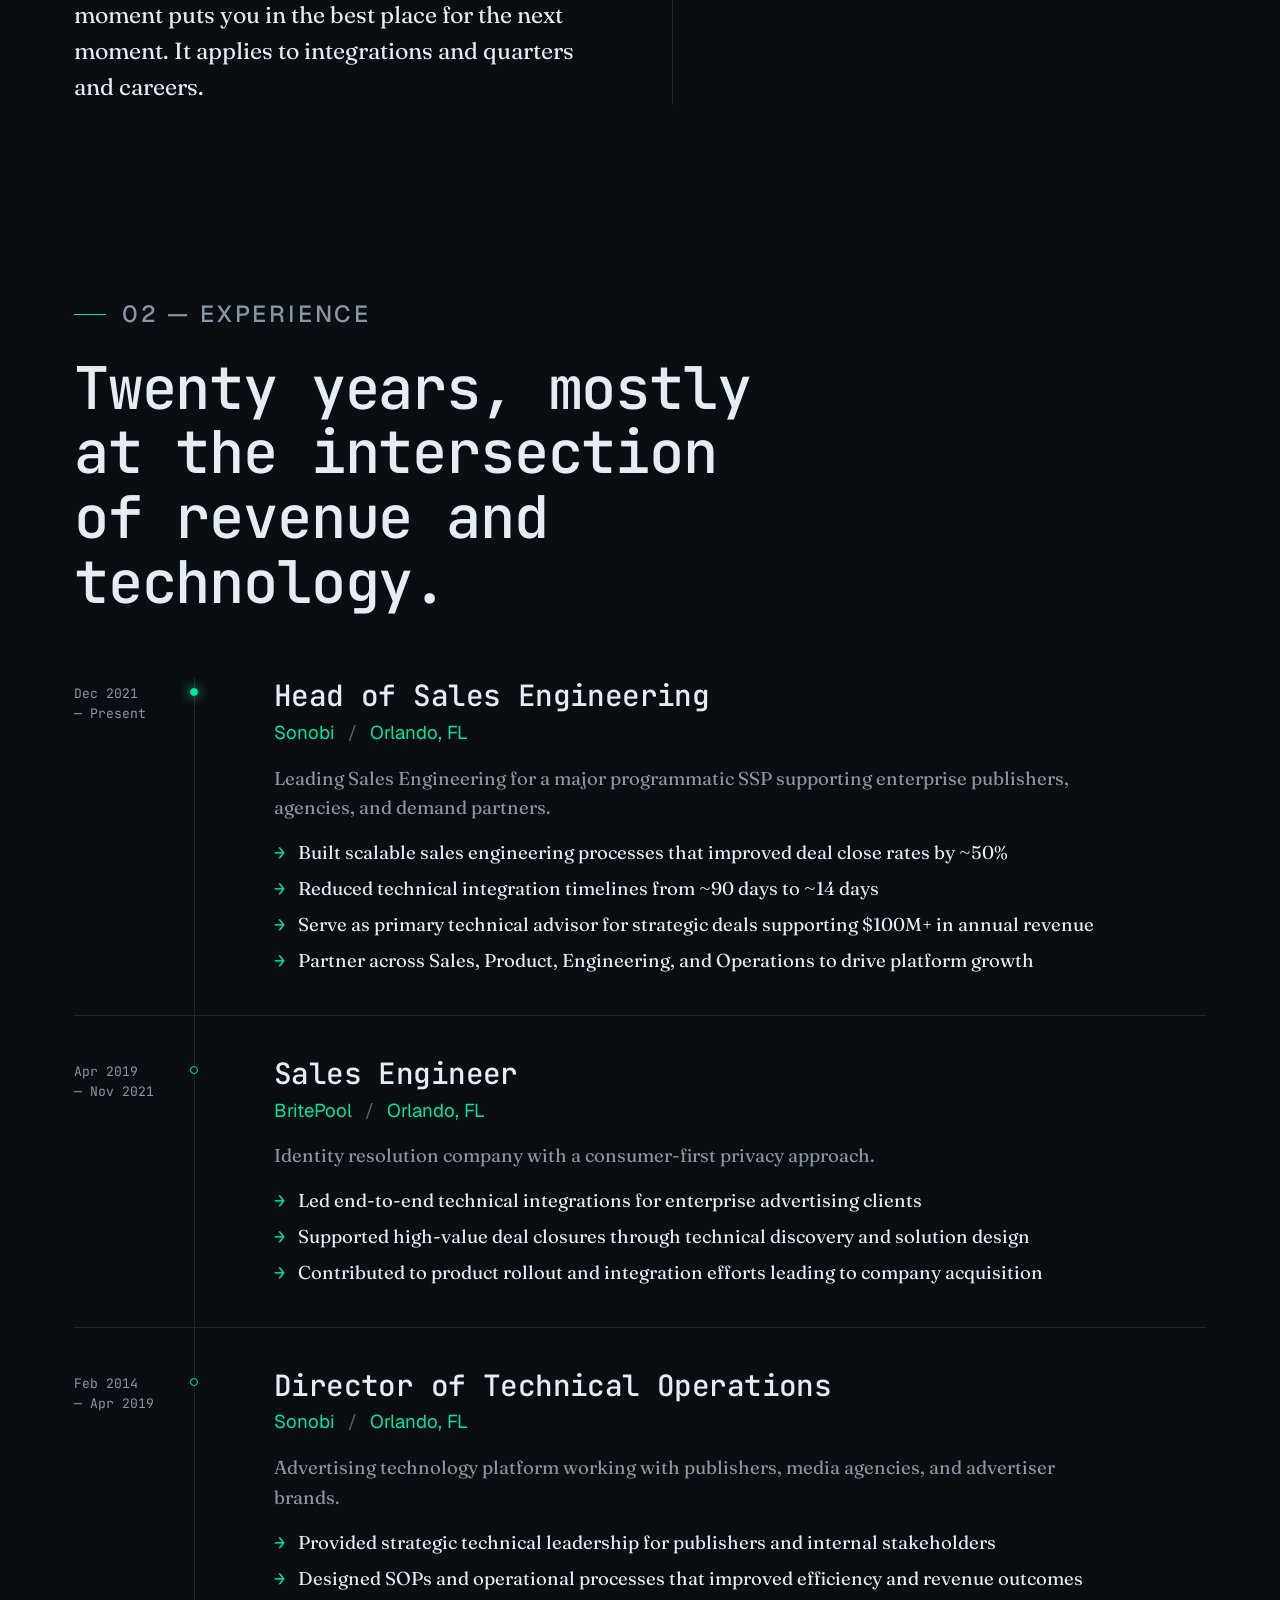
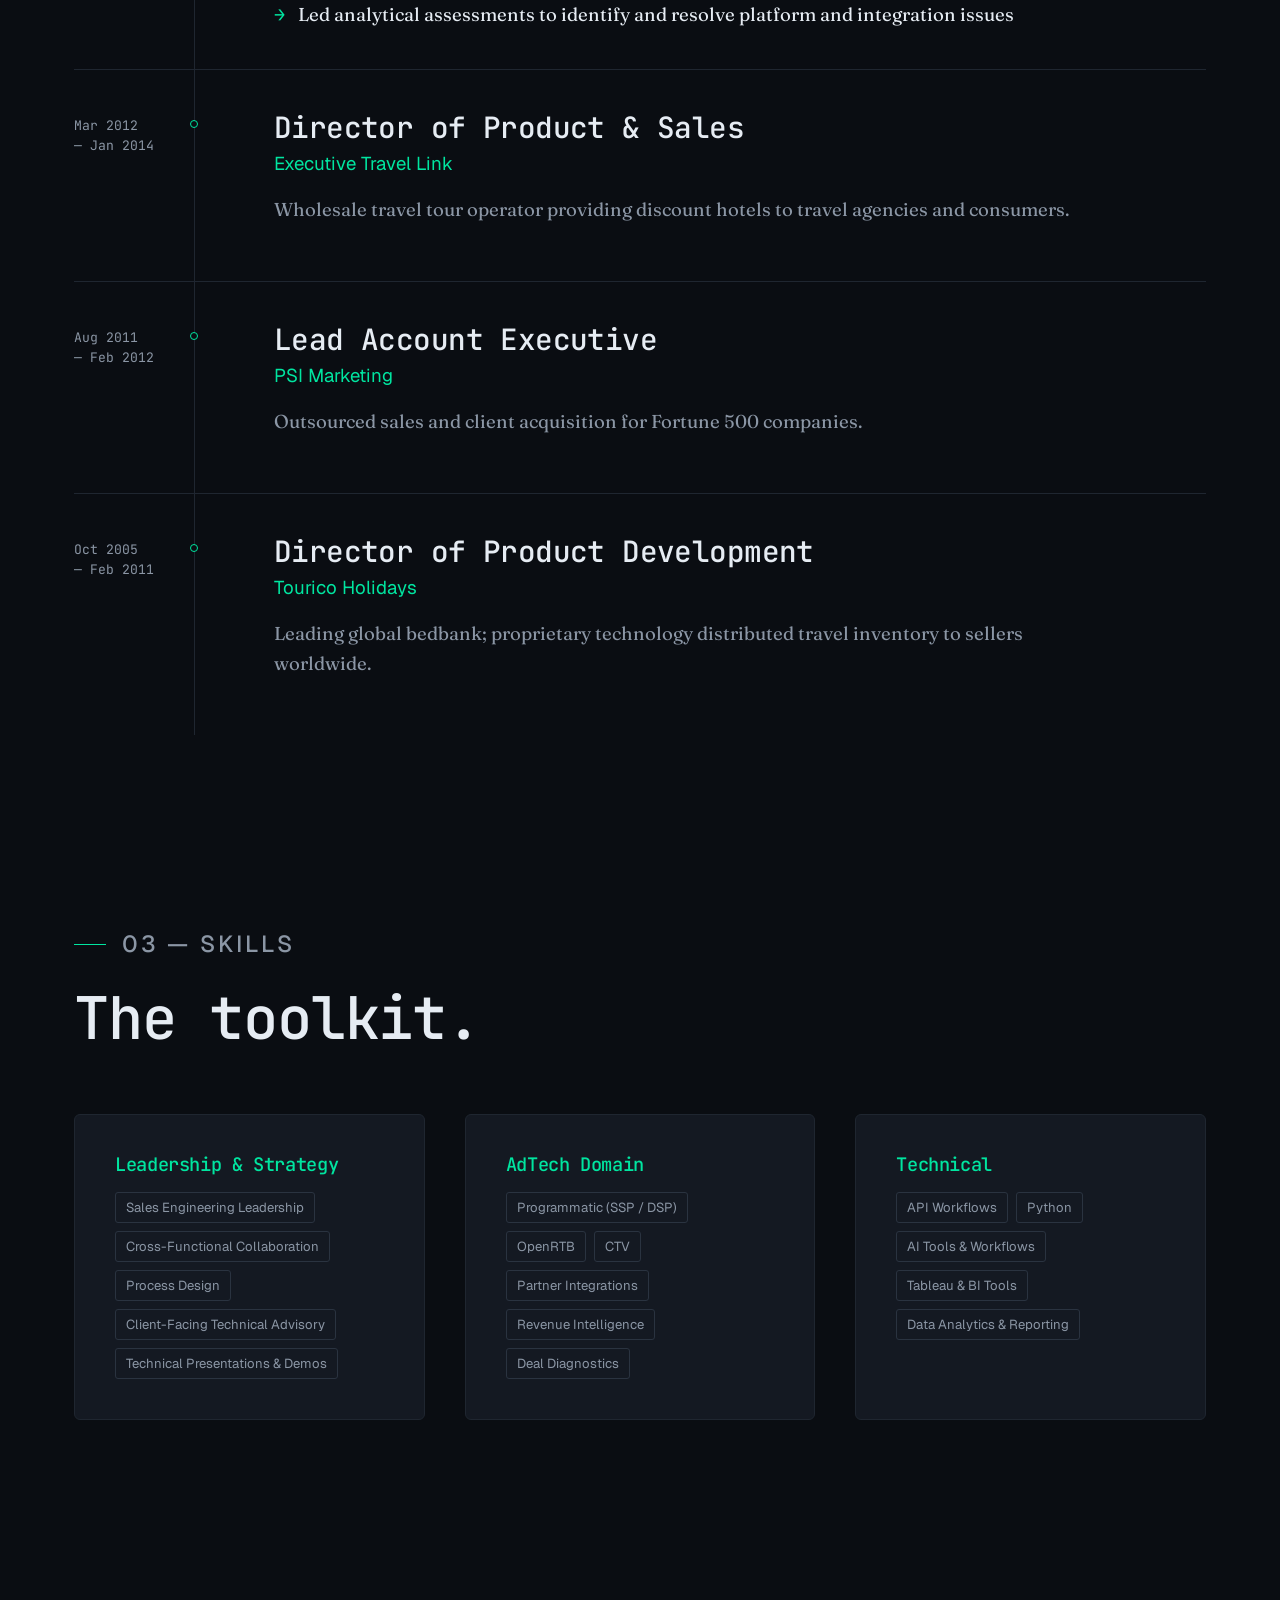
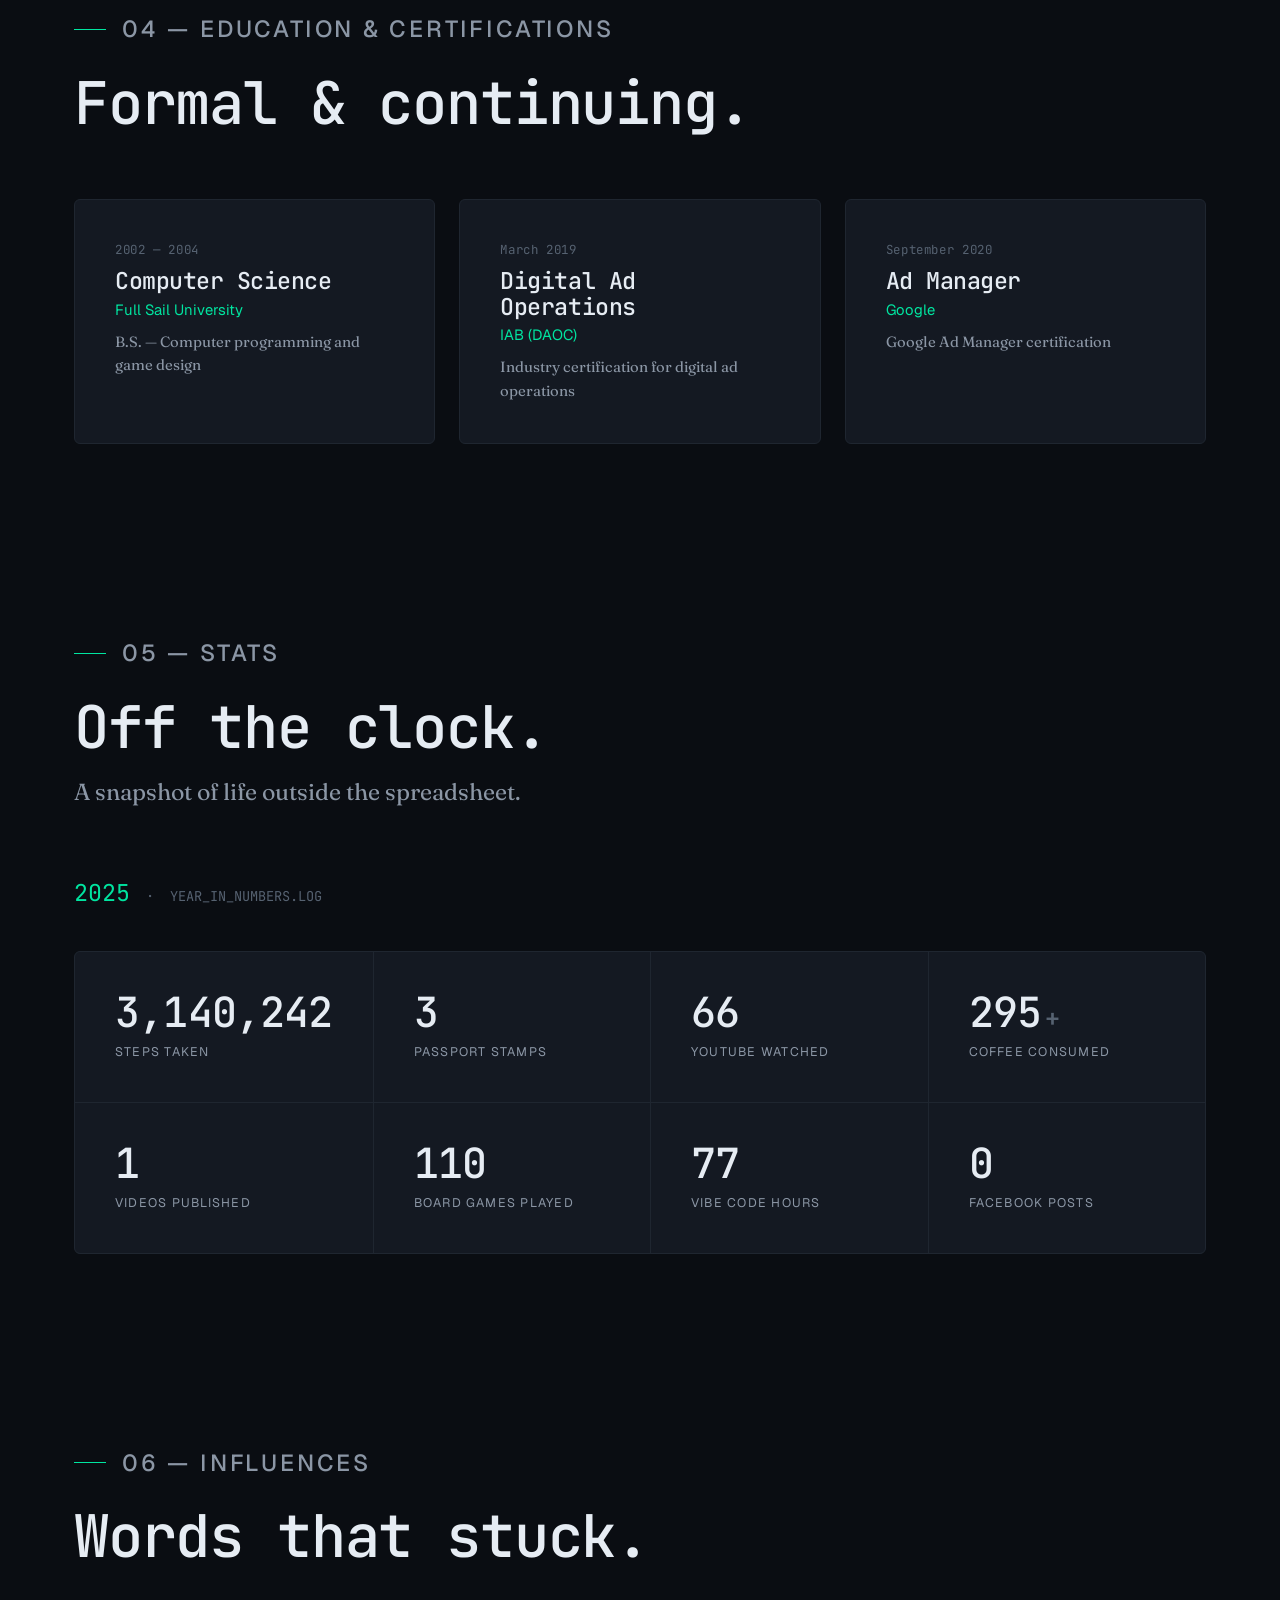
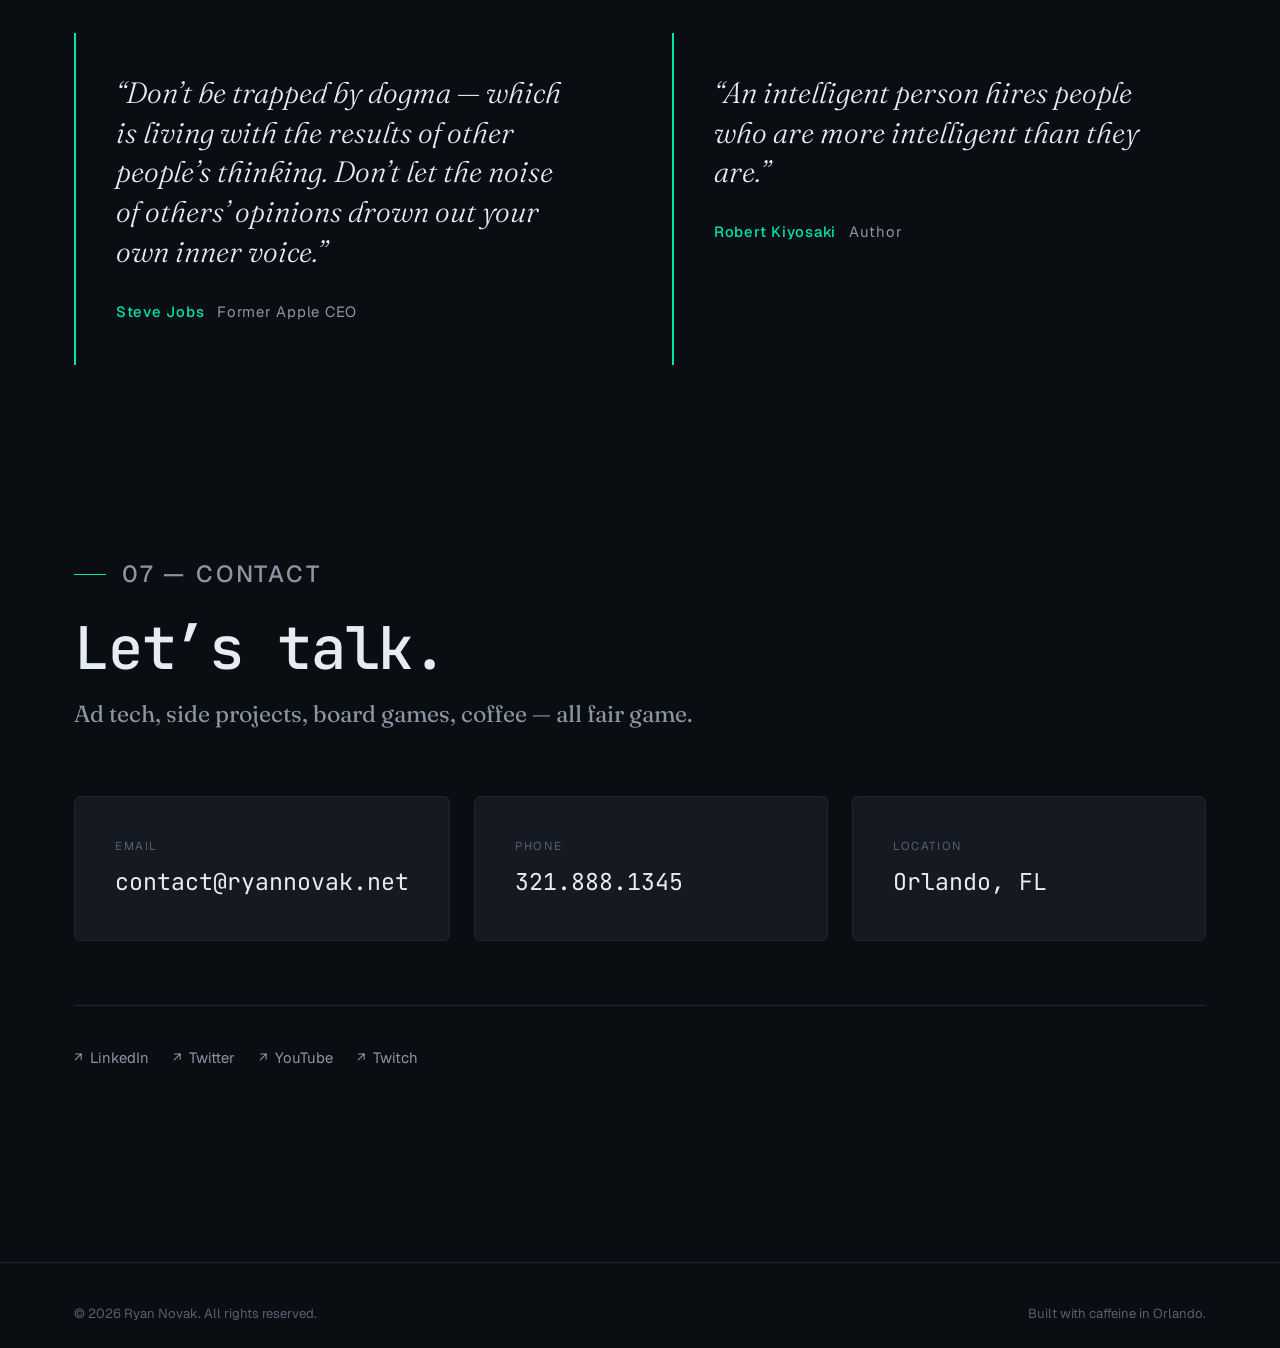
==== commit ee2f6edc: "Update index.html Changed technical skills." ====
--- a/index.html
+++ b/index.html
@@ -245,9 +245,8 @@
             <ul class="skill-tags">
               <li>API Workflows</li>
               <li>Python</li>
-              <li>SQL</li>
-              <li>Tableau</li>
-              <li>Snowflake</li>
+              <li>AI Tools &amp; Workflows</li>
+              <li>Tableau &amp; BI Tools</li>
               <li>Data Analytics &amp; Reporting</li>
             </ul>
           </div>
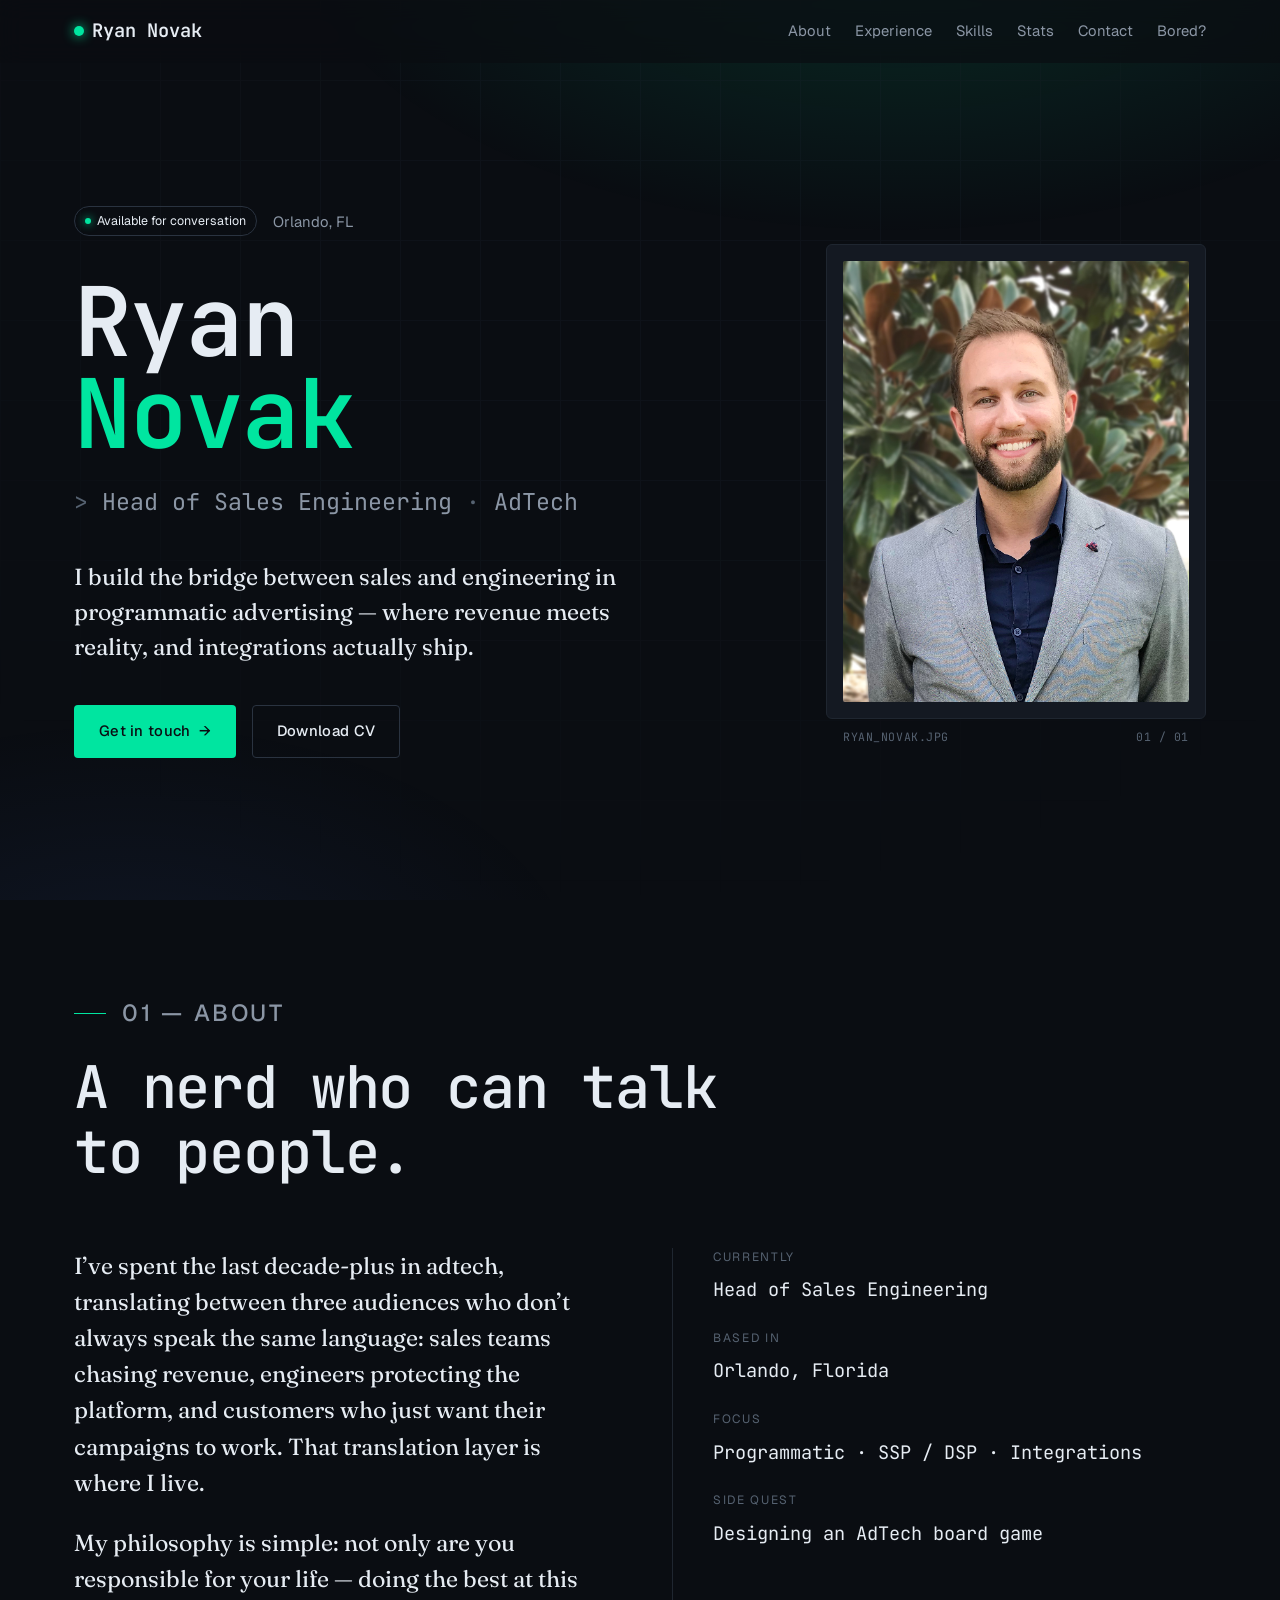
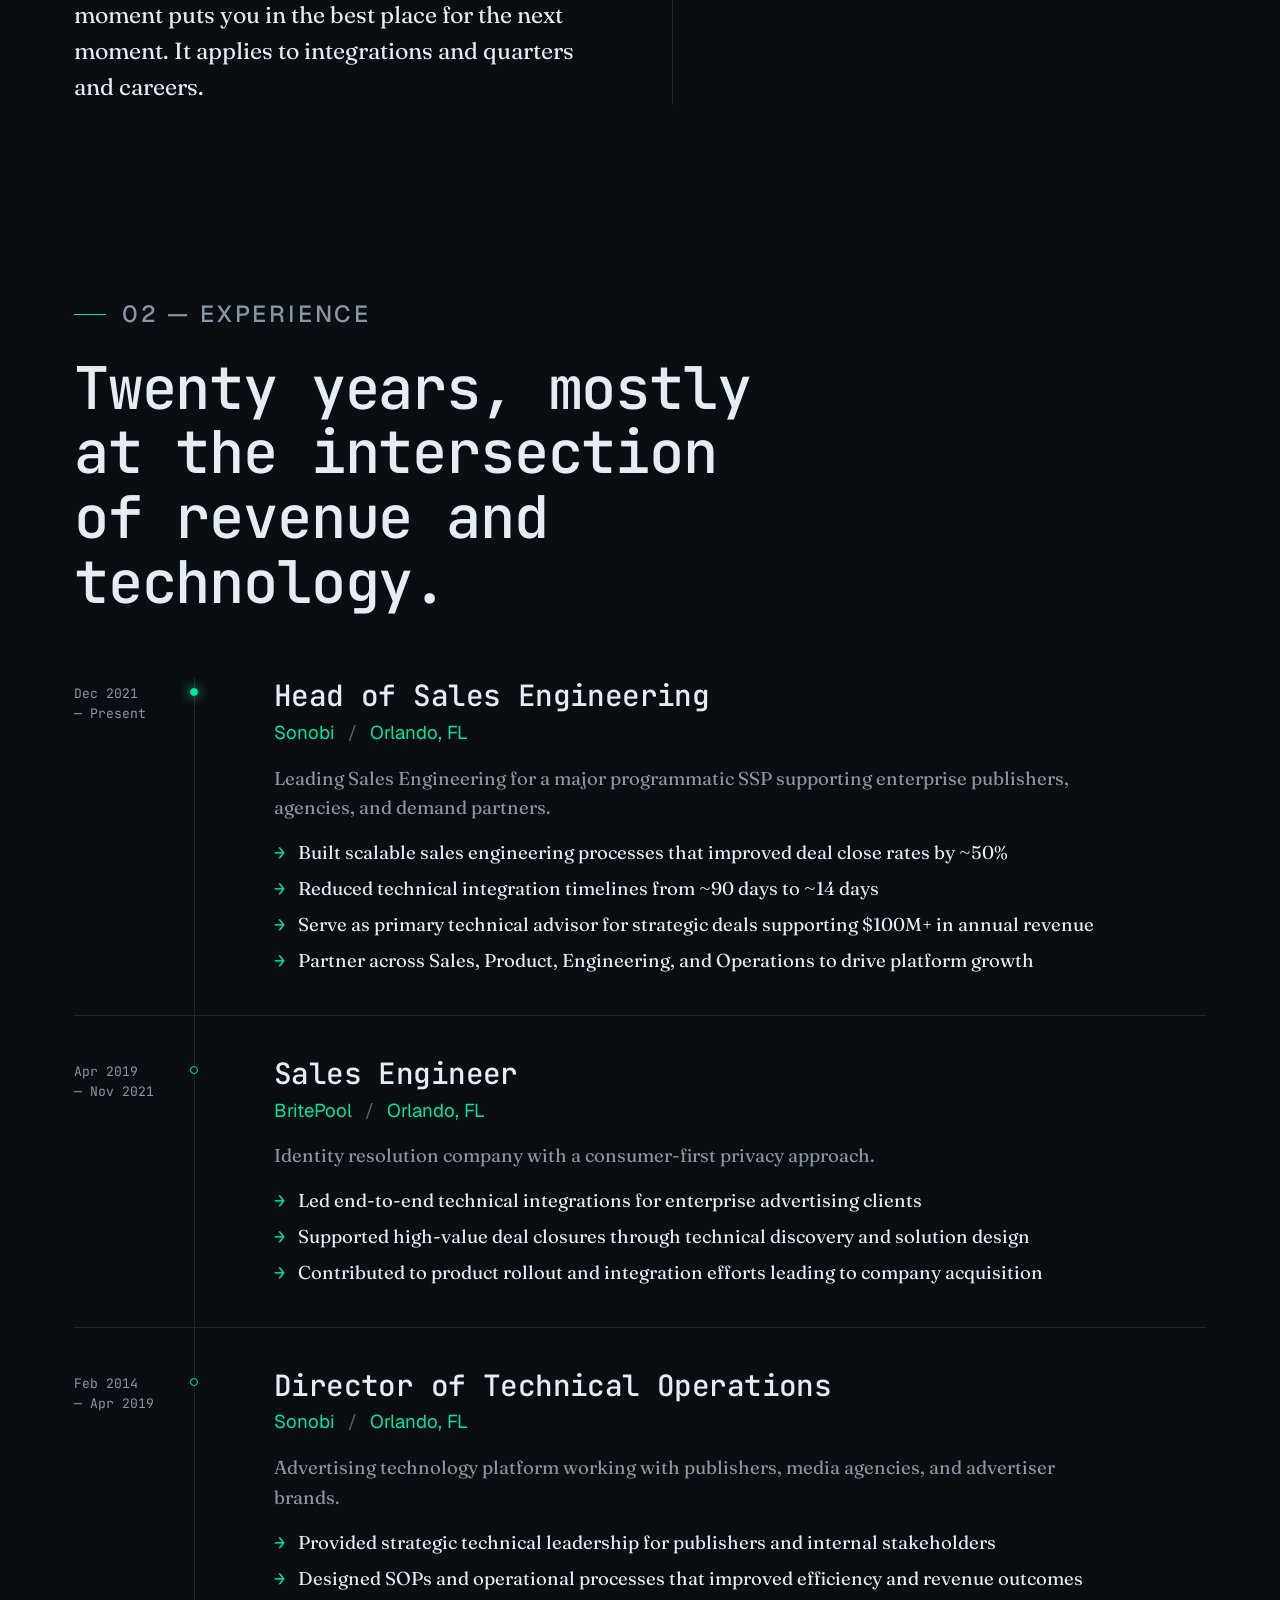
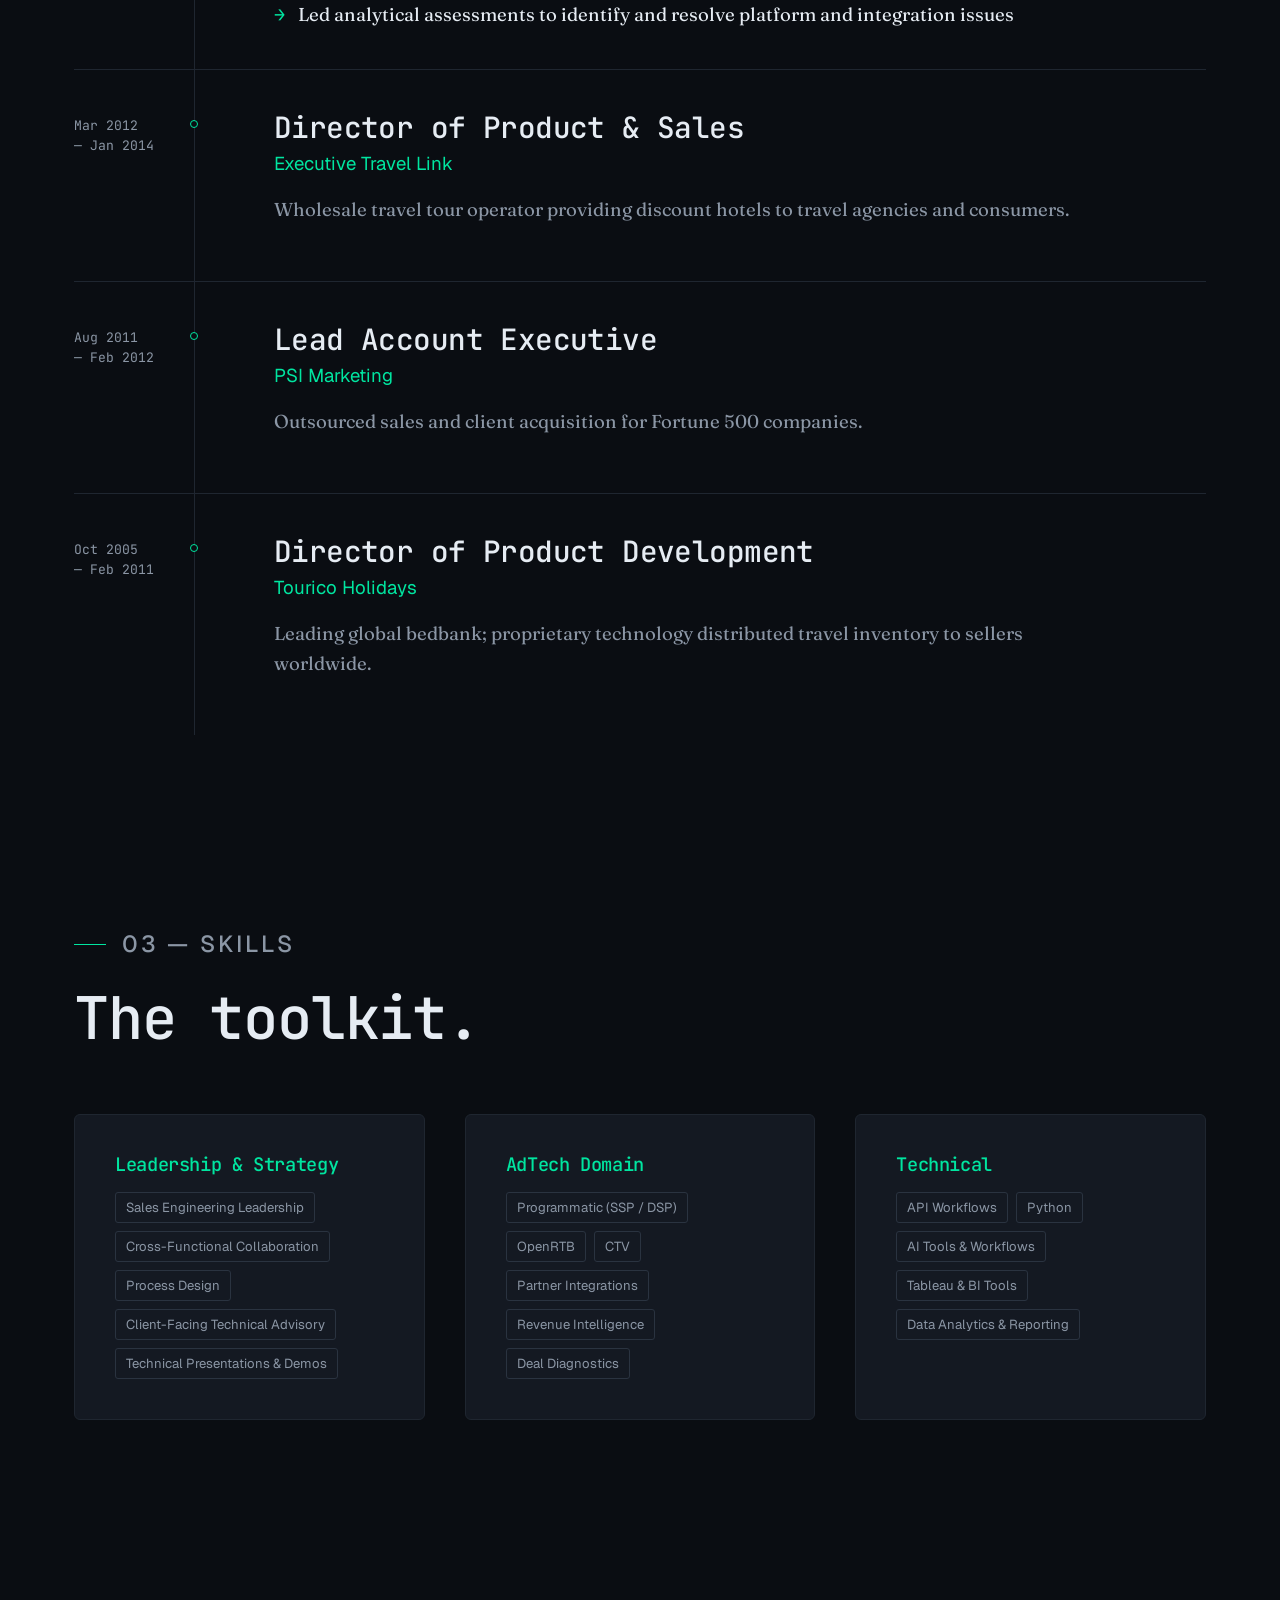
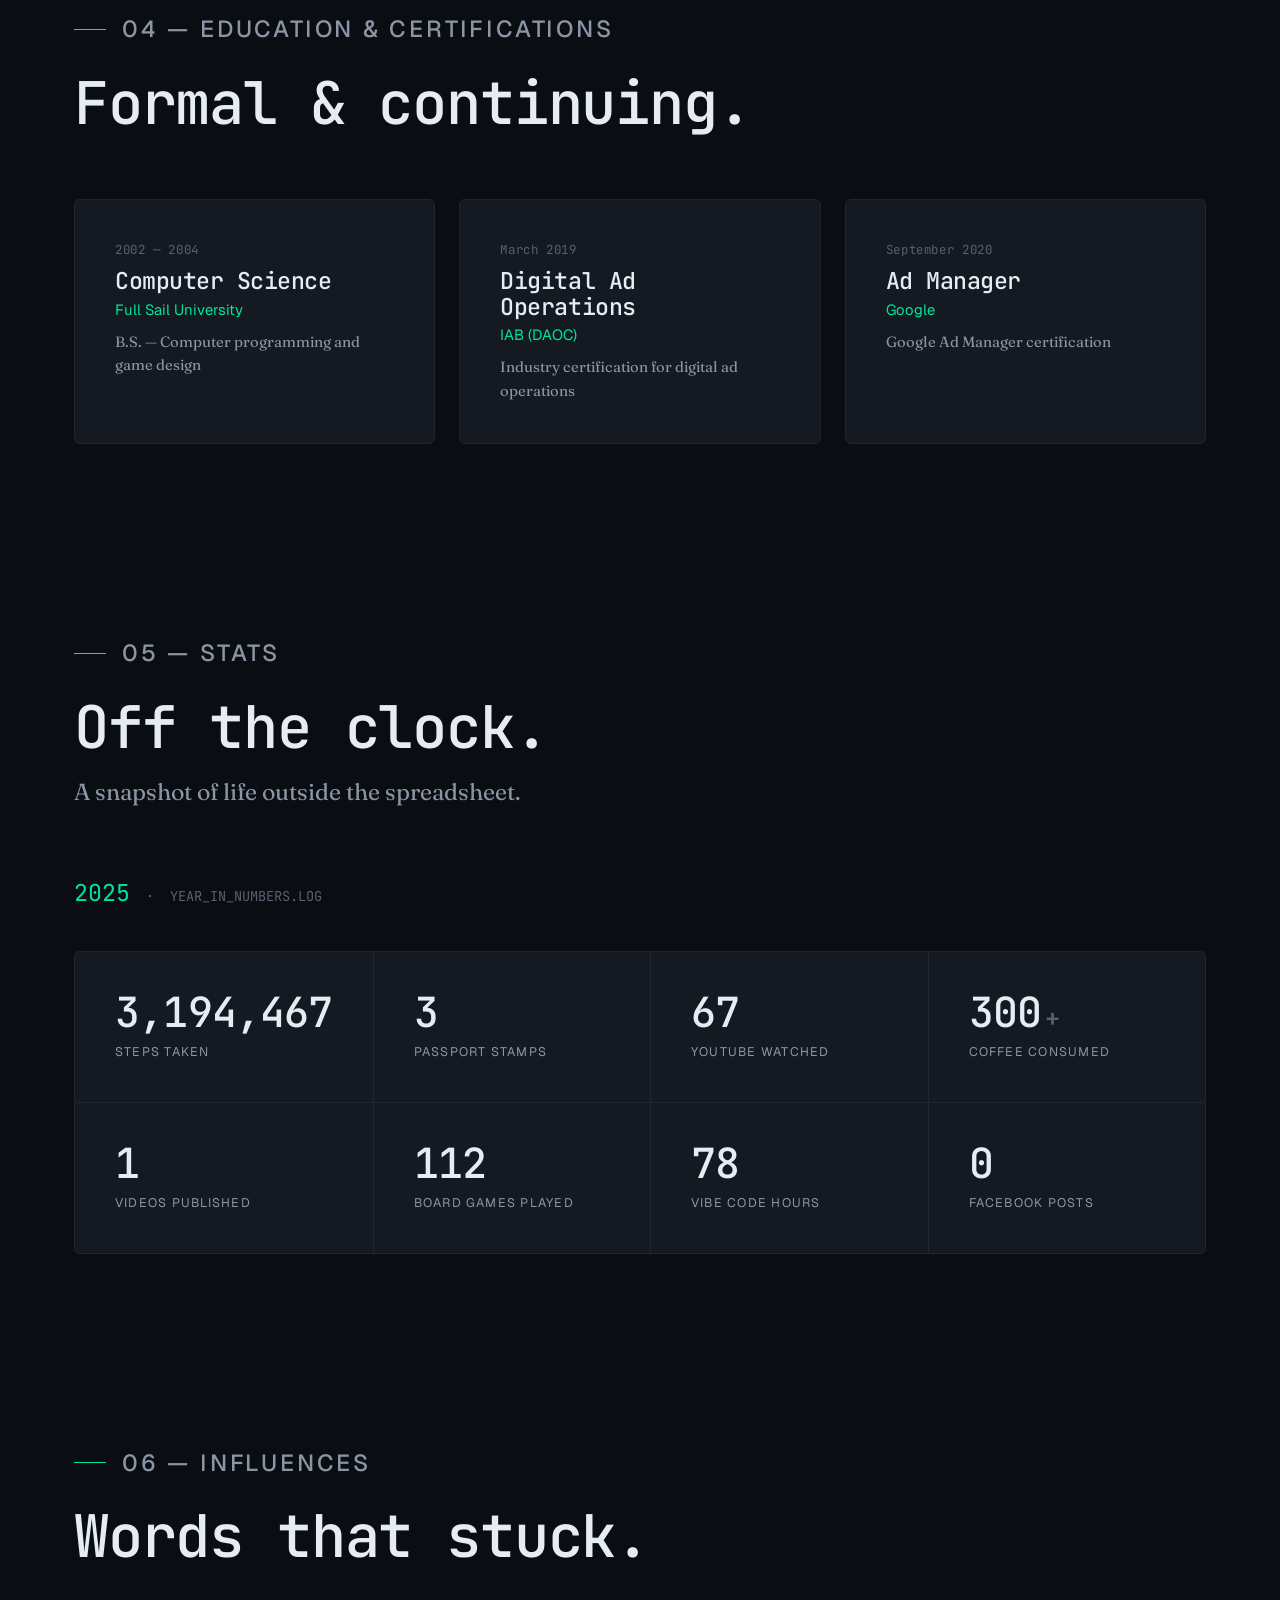
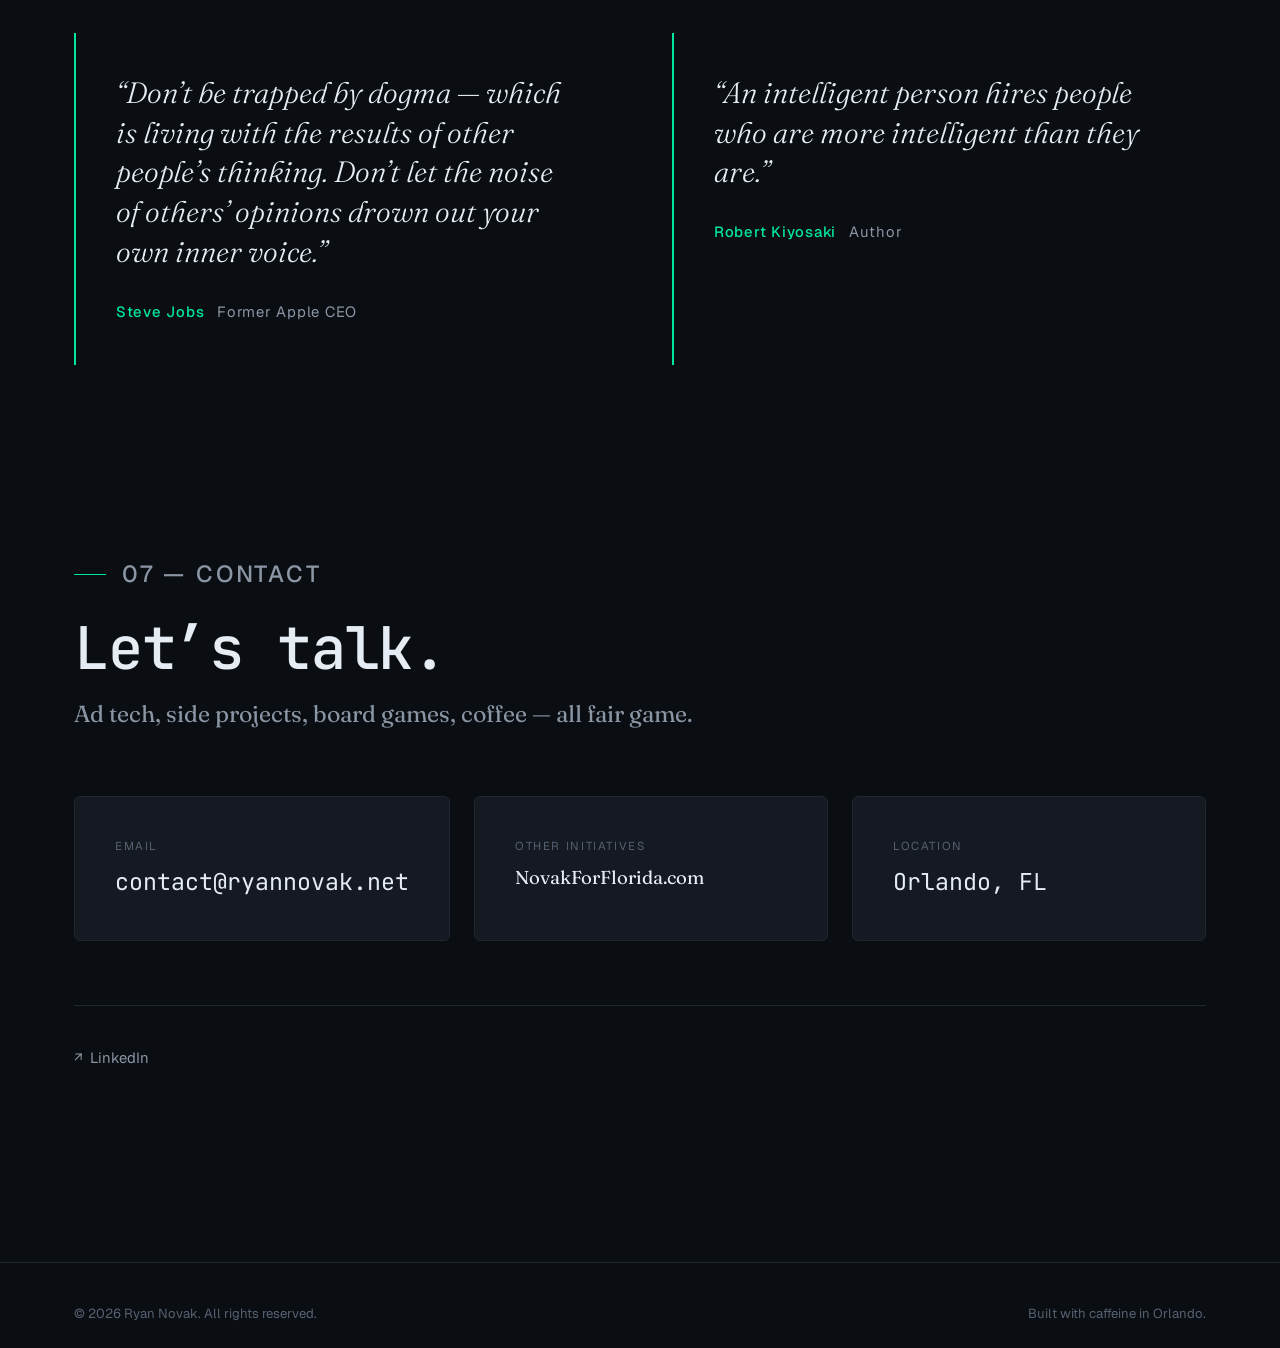
==== commit 61804b86: "Update index.html Change socials and phone." ====
--- a/index.html
+++ b/index.html
@@ -381,8 +381,8 @@
             <a class="value" href="mailto:contact@ryannovak.net">contact@ryannovak.net</a>
           </div>
           <div class="contact-card">
-            <span class="label">Phone</span>
-            <a class="value" href="tel:+13218881345">321.888.1345</a>
+            <span class="label">Other Initiatives</span>
+             <a href="https://novakforflorida.com" target="_blank" rel="noopener">NovakForFlorida.com</a>
           </div>
           <div class="contact-card">
             <span class="label">Location</span>
@@ -392,9 +392,6 @@
 
         <div class="socials reveal">
           <a href="https://www.linkedin.com/in/ryan-novak-385565a/" target="_blank" rel="noopener">LinkedIn</a>
-          <a href="https://twitter.com/rpnovak" target="_blank" rel="noopener">Twitter</a>
-          <a href="https://youtube.com/meeplebits" target="_blank" rel="noopener">YouTube</a>
-          <a href="https://twitch.tv/meeplebits" target="_blank" rel="noopener">Twitch</a>
         </div>
       </div>
     </section>
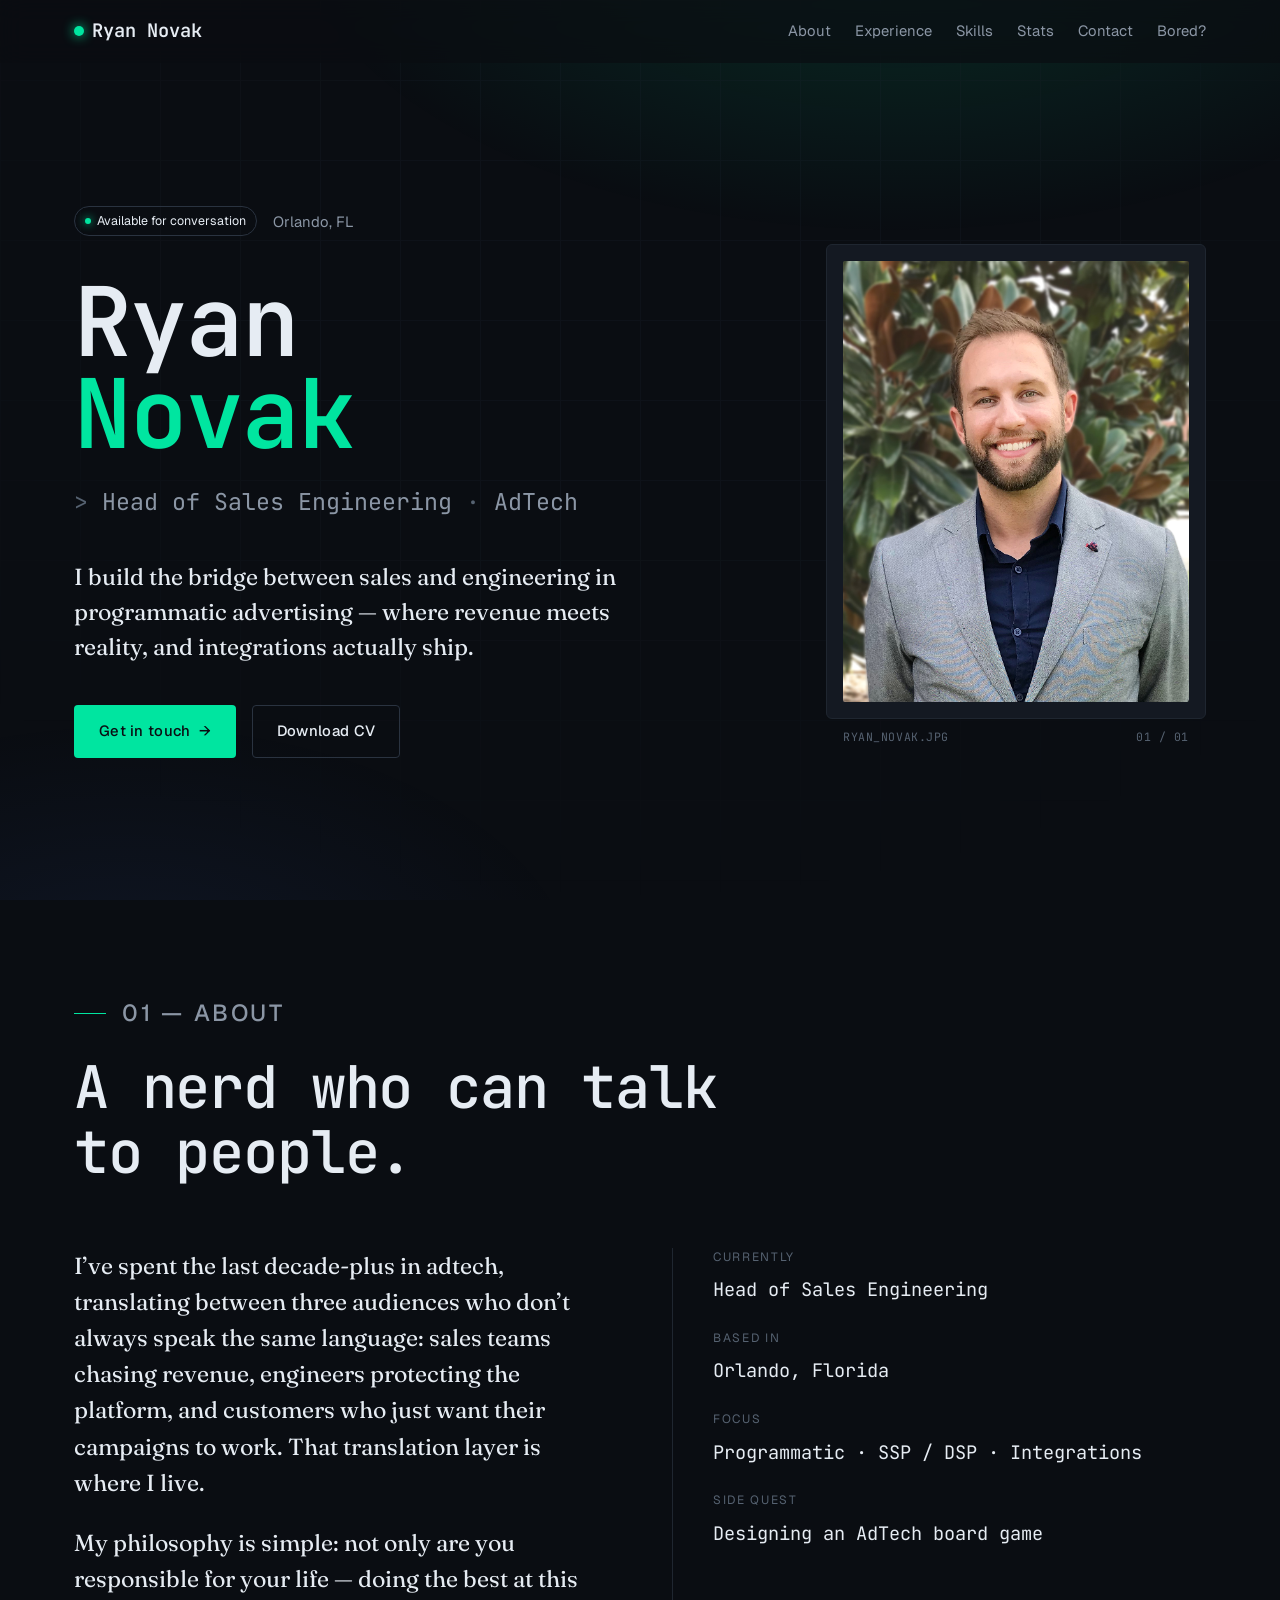
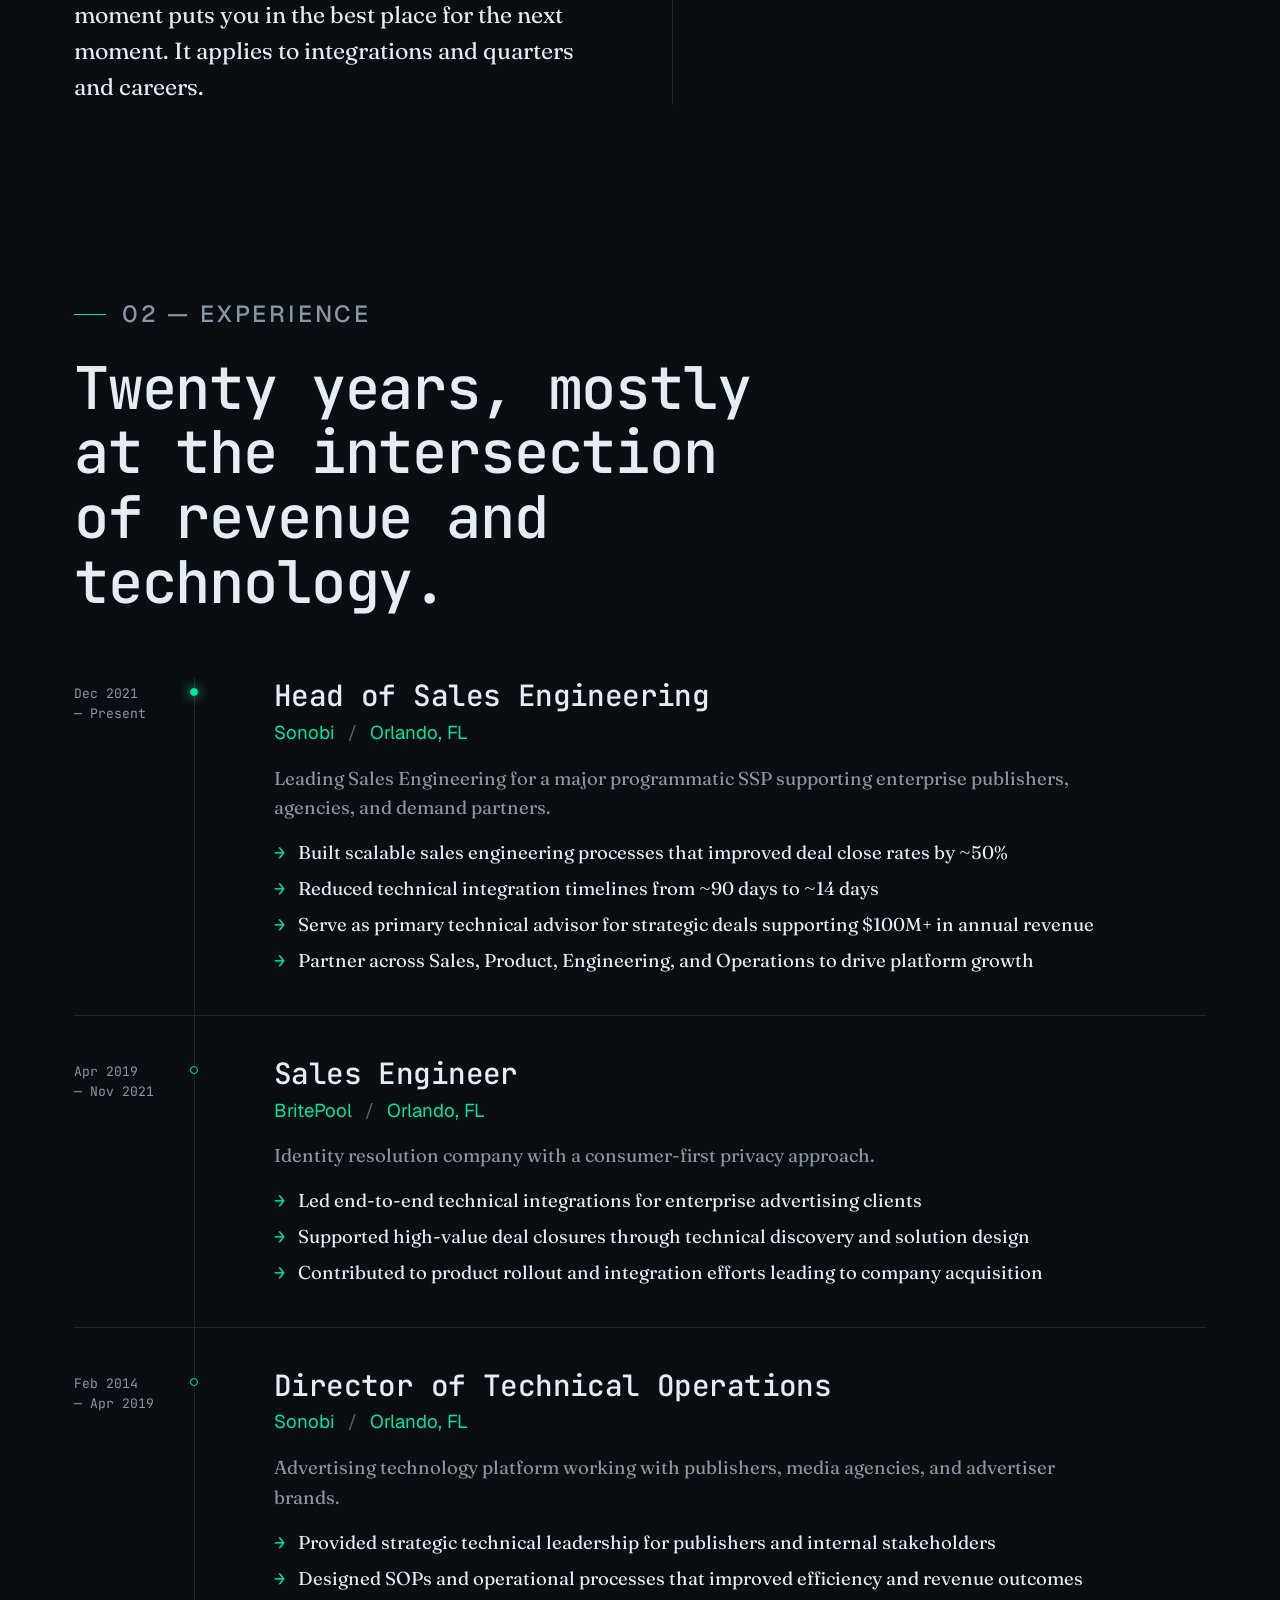
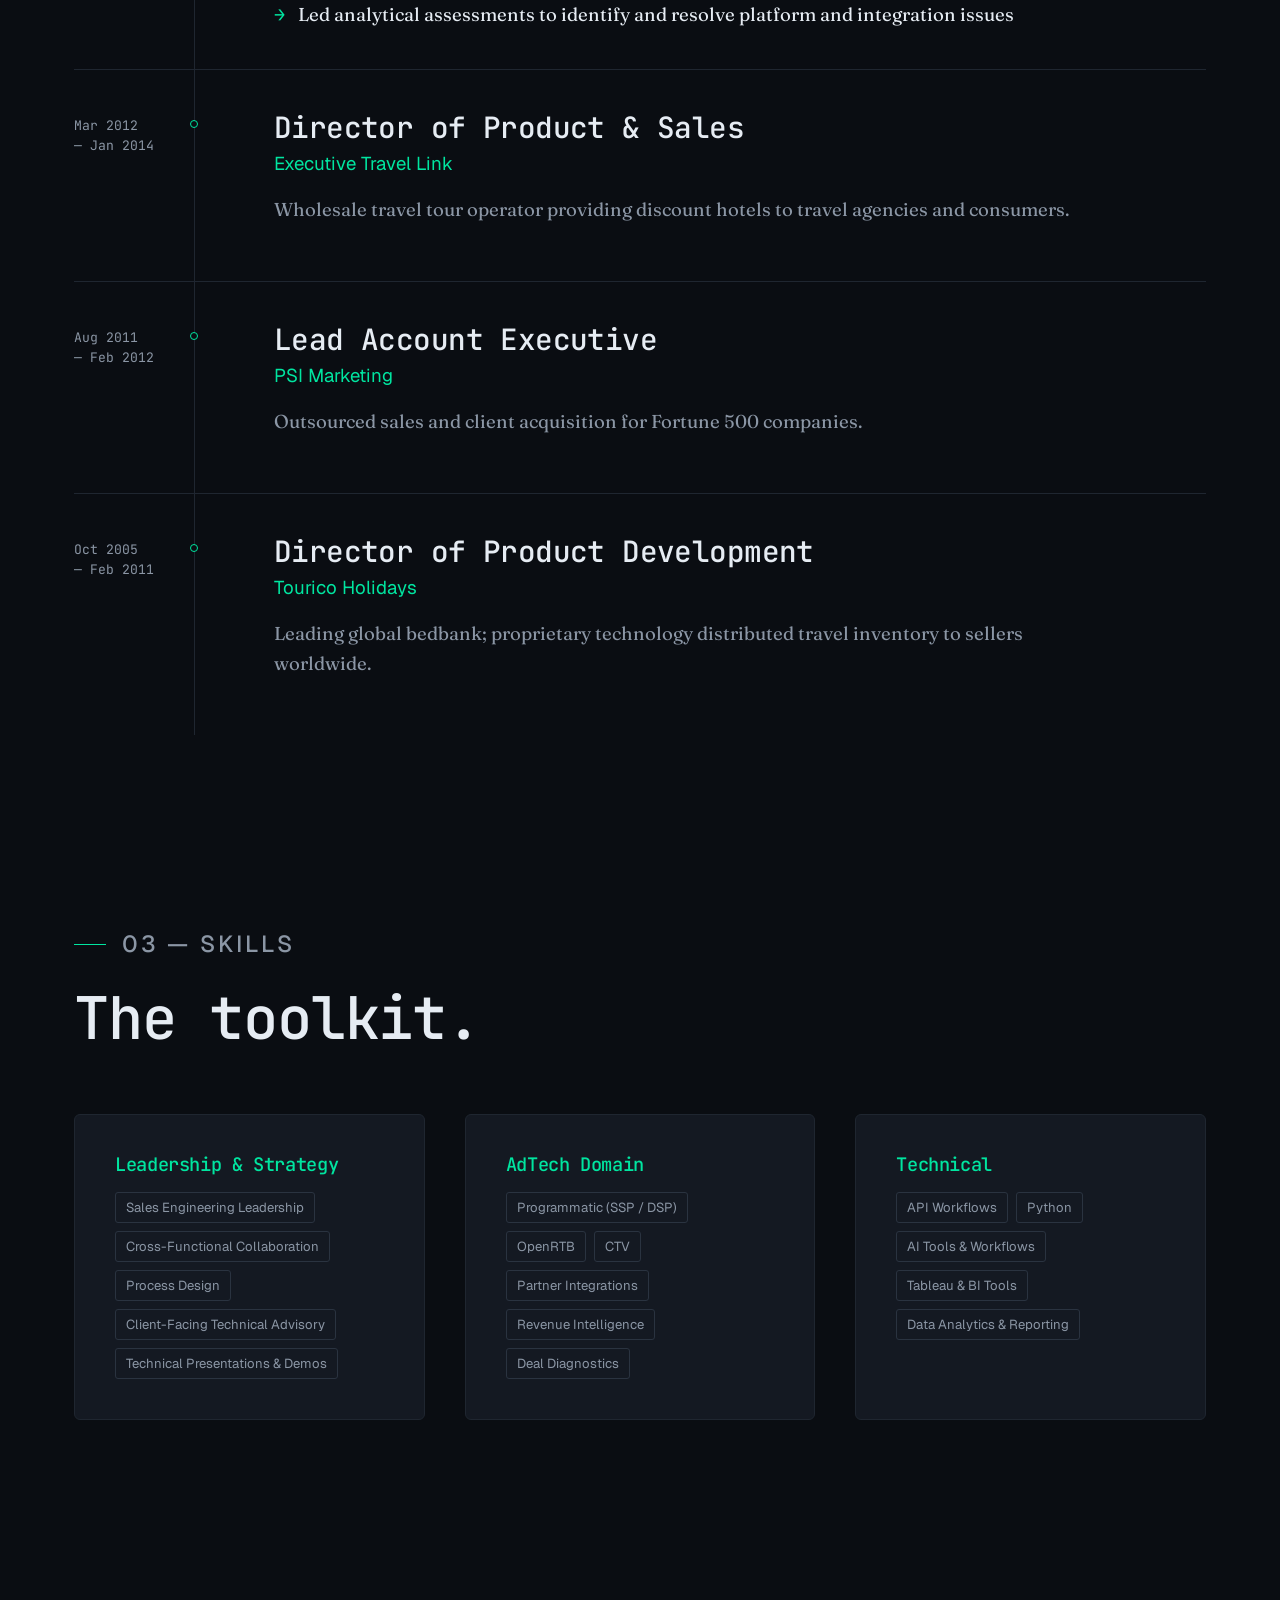
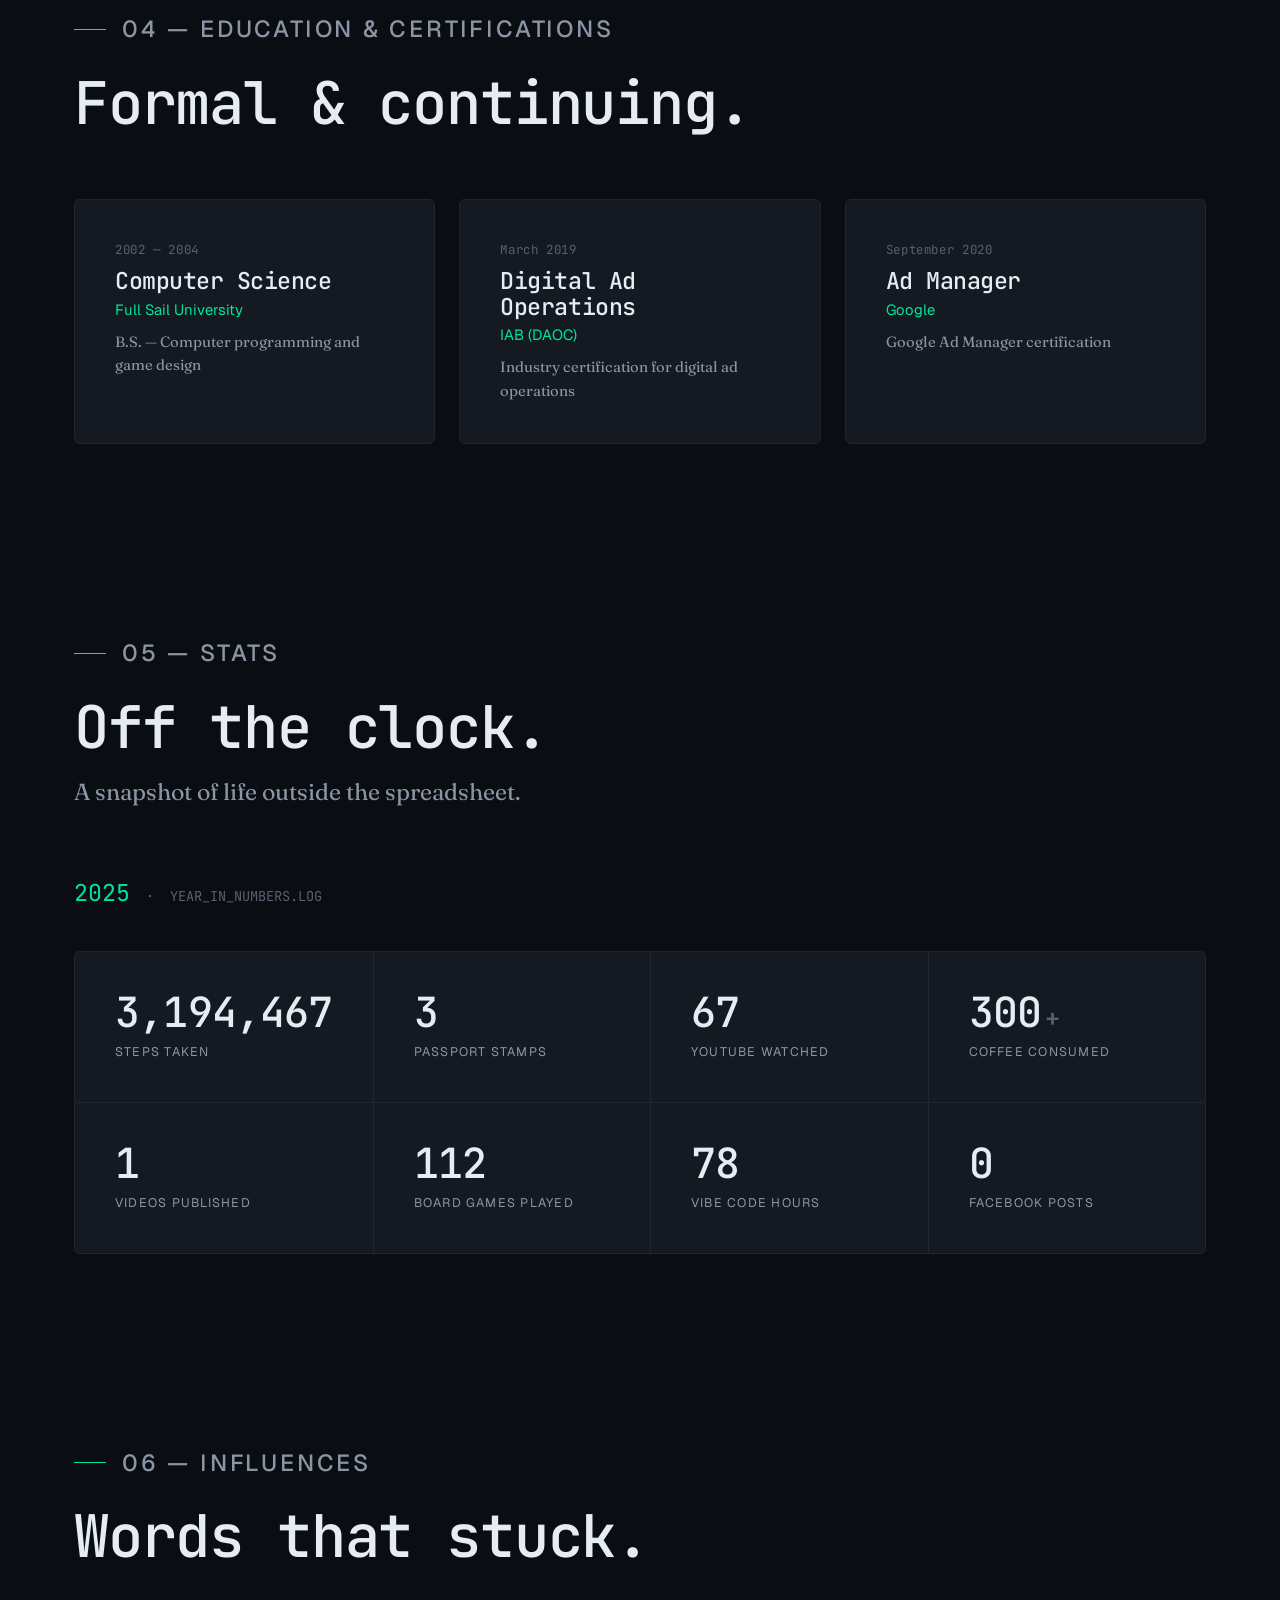
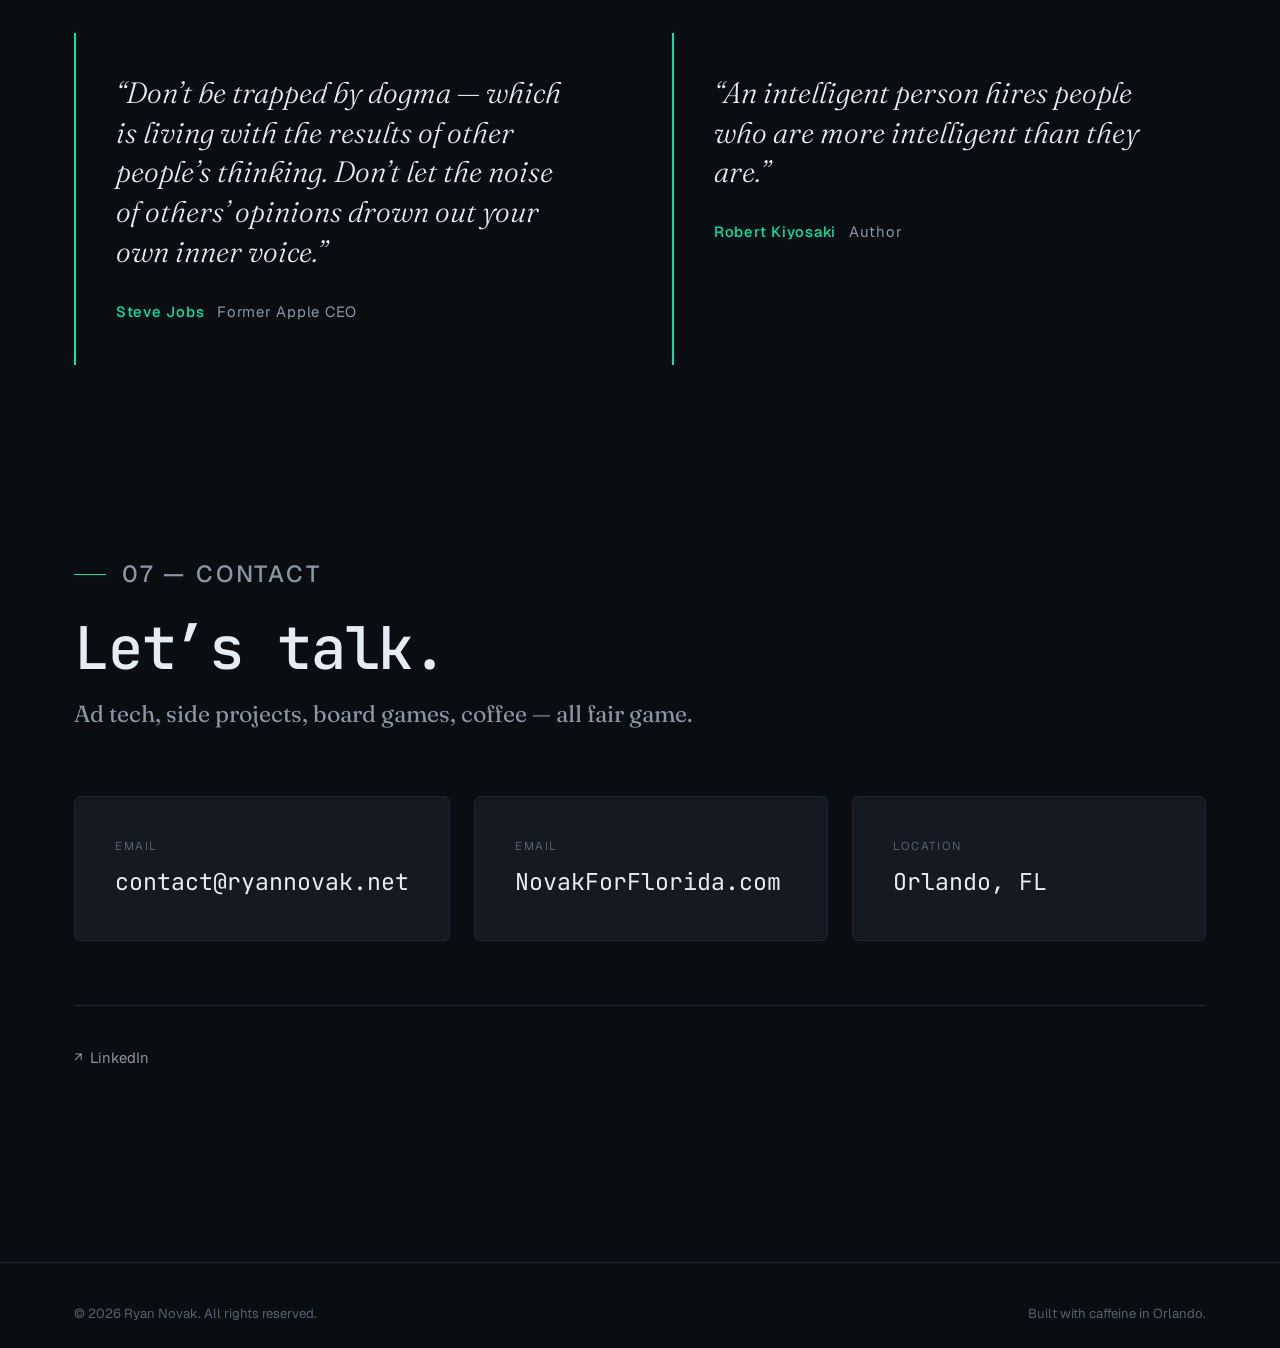
==== commit 870f81c3: "Update index.html Font fix." ====
--- a/index.html
+++ b/index.html
@@ -381,8 +381,8 @@
             <a class="value" href="mailto:contact@ryannovak.net">contact@ryannovak.net</a>
           </div>
           <div class="contact-card">
-            <span class="label">Other Initiatives</span>
-             <a href="https://novakforflorida.com" target="_blank" rel="noopener">NovakForFlorida.com</a>
+            <span class="label">Email</span>
+            <a class="value" href="https://novakforflorida.com" target="_blank" rel="noopener">NovakForFlorida.com</a>
           </div>
           <div class="contact-card">
             <span class="label">Location</span>
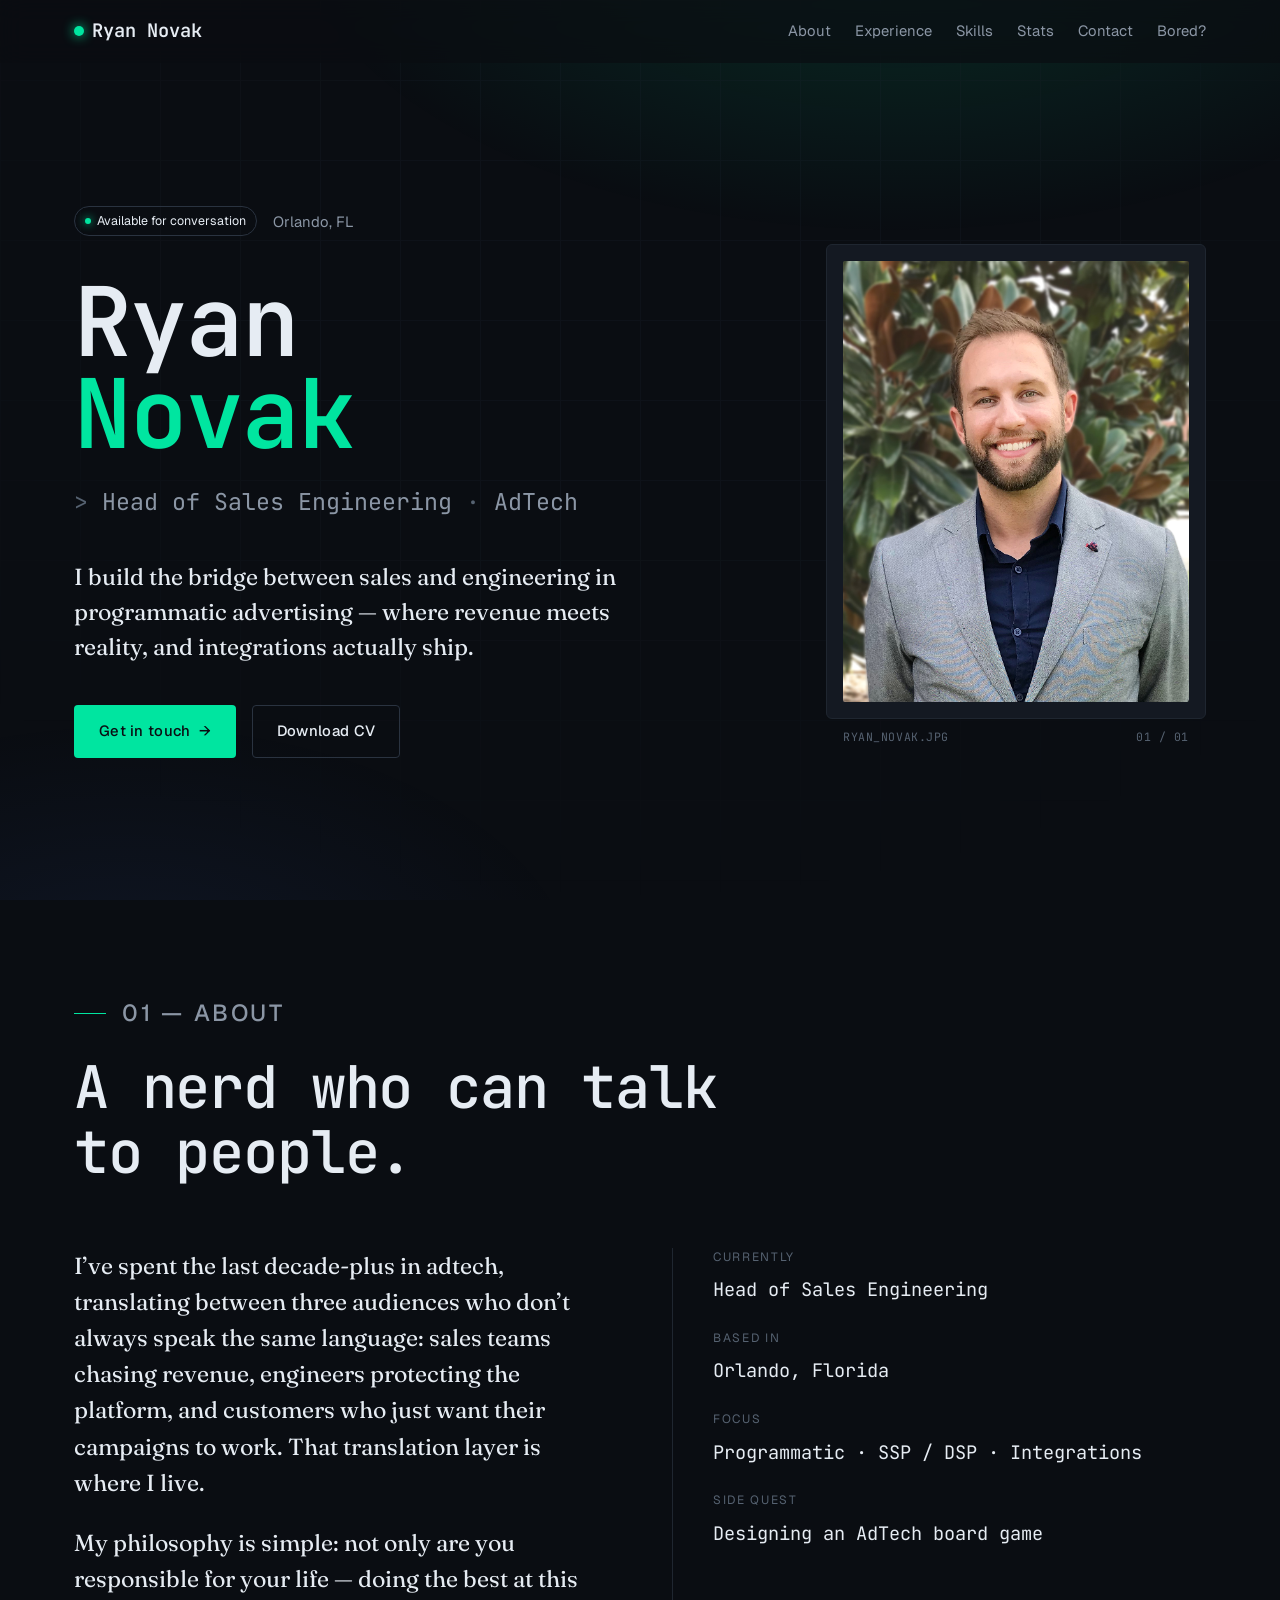
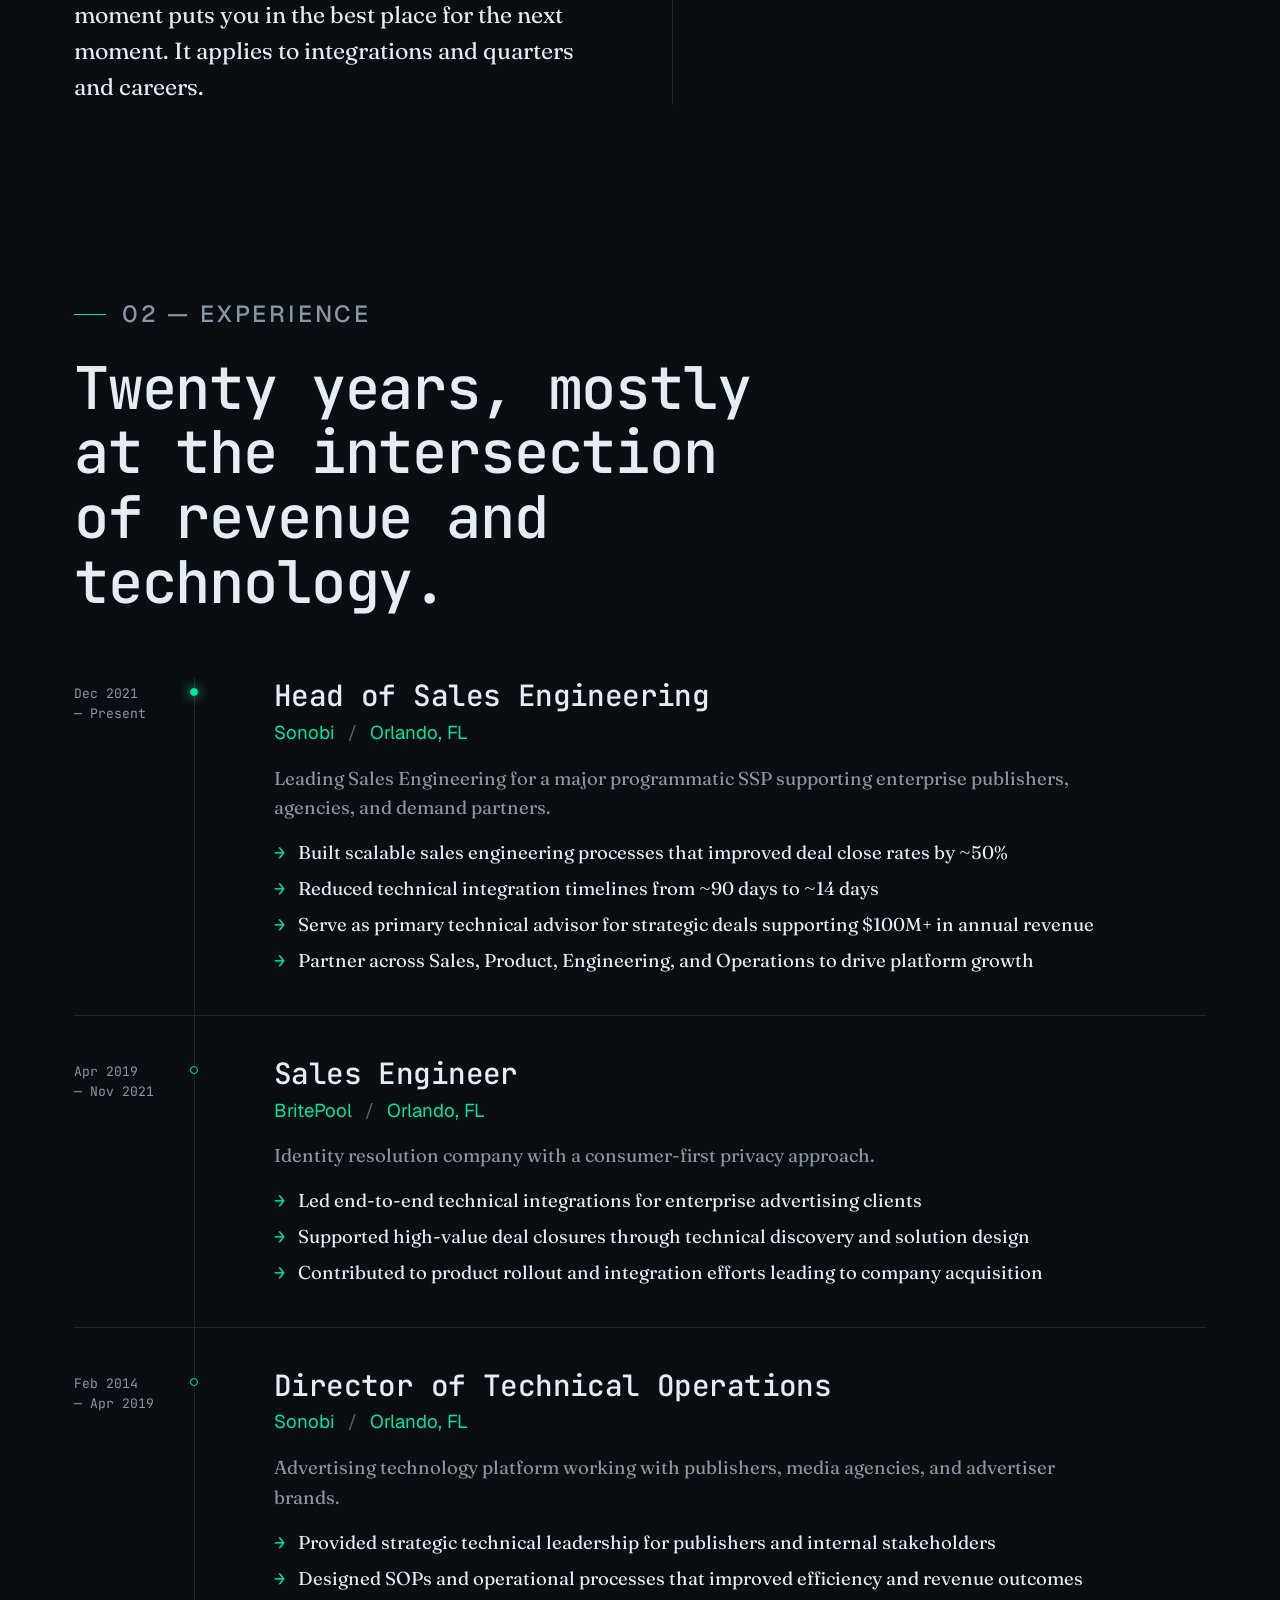
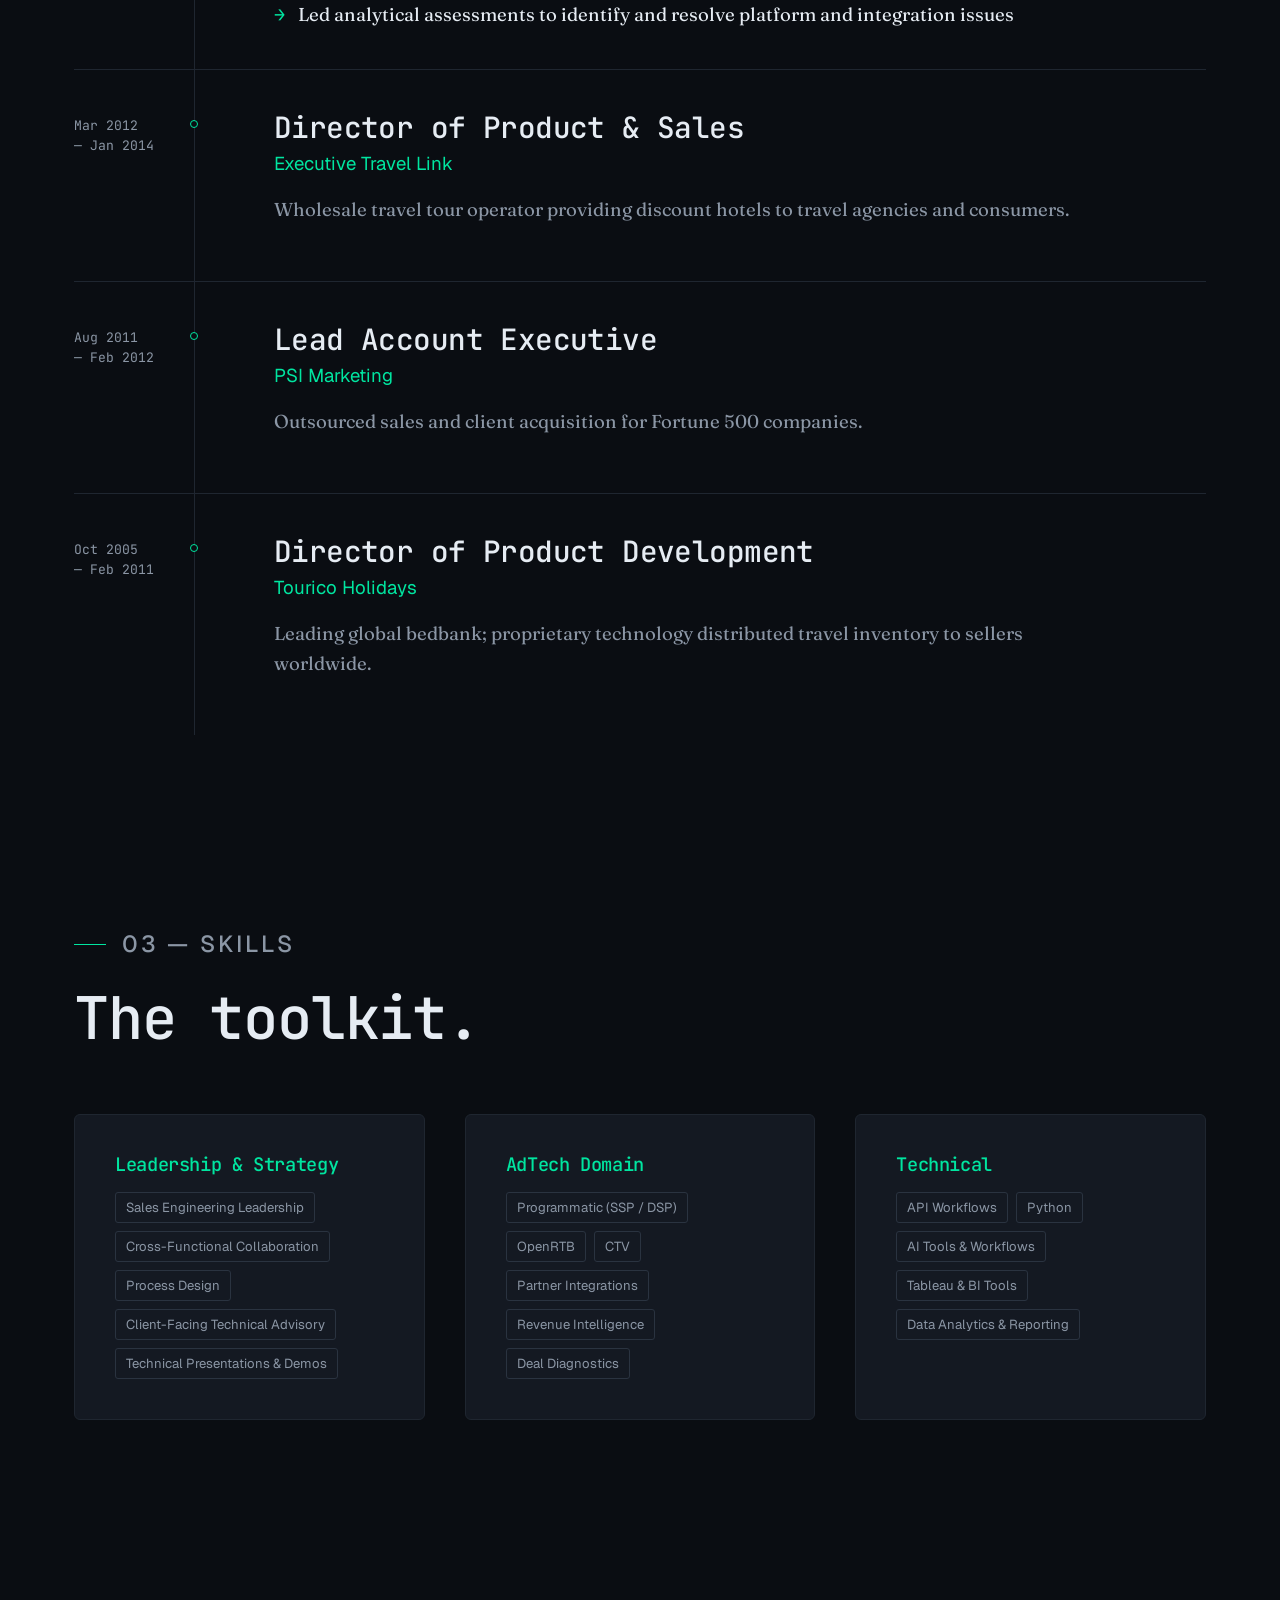
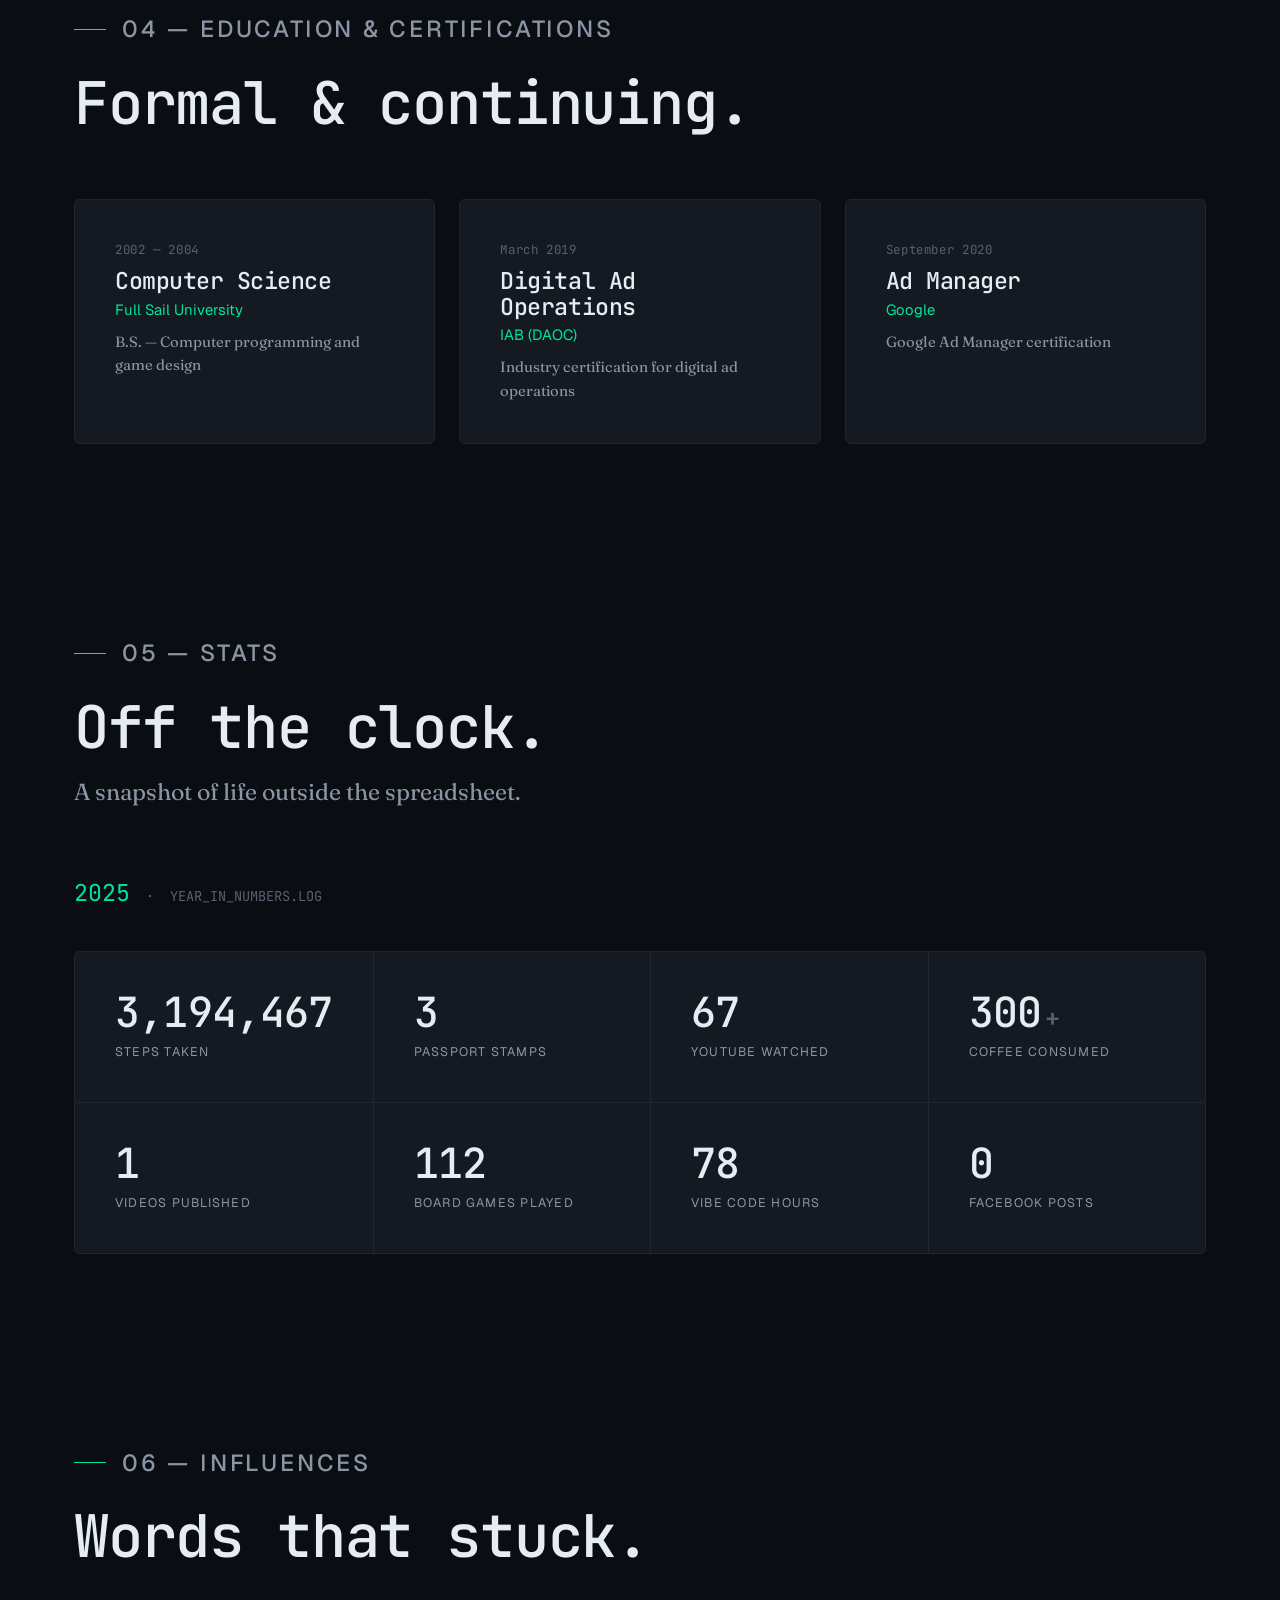
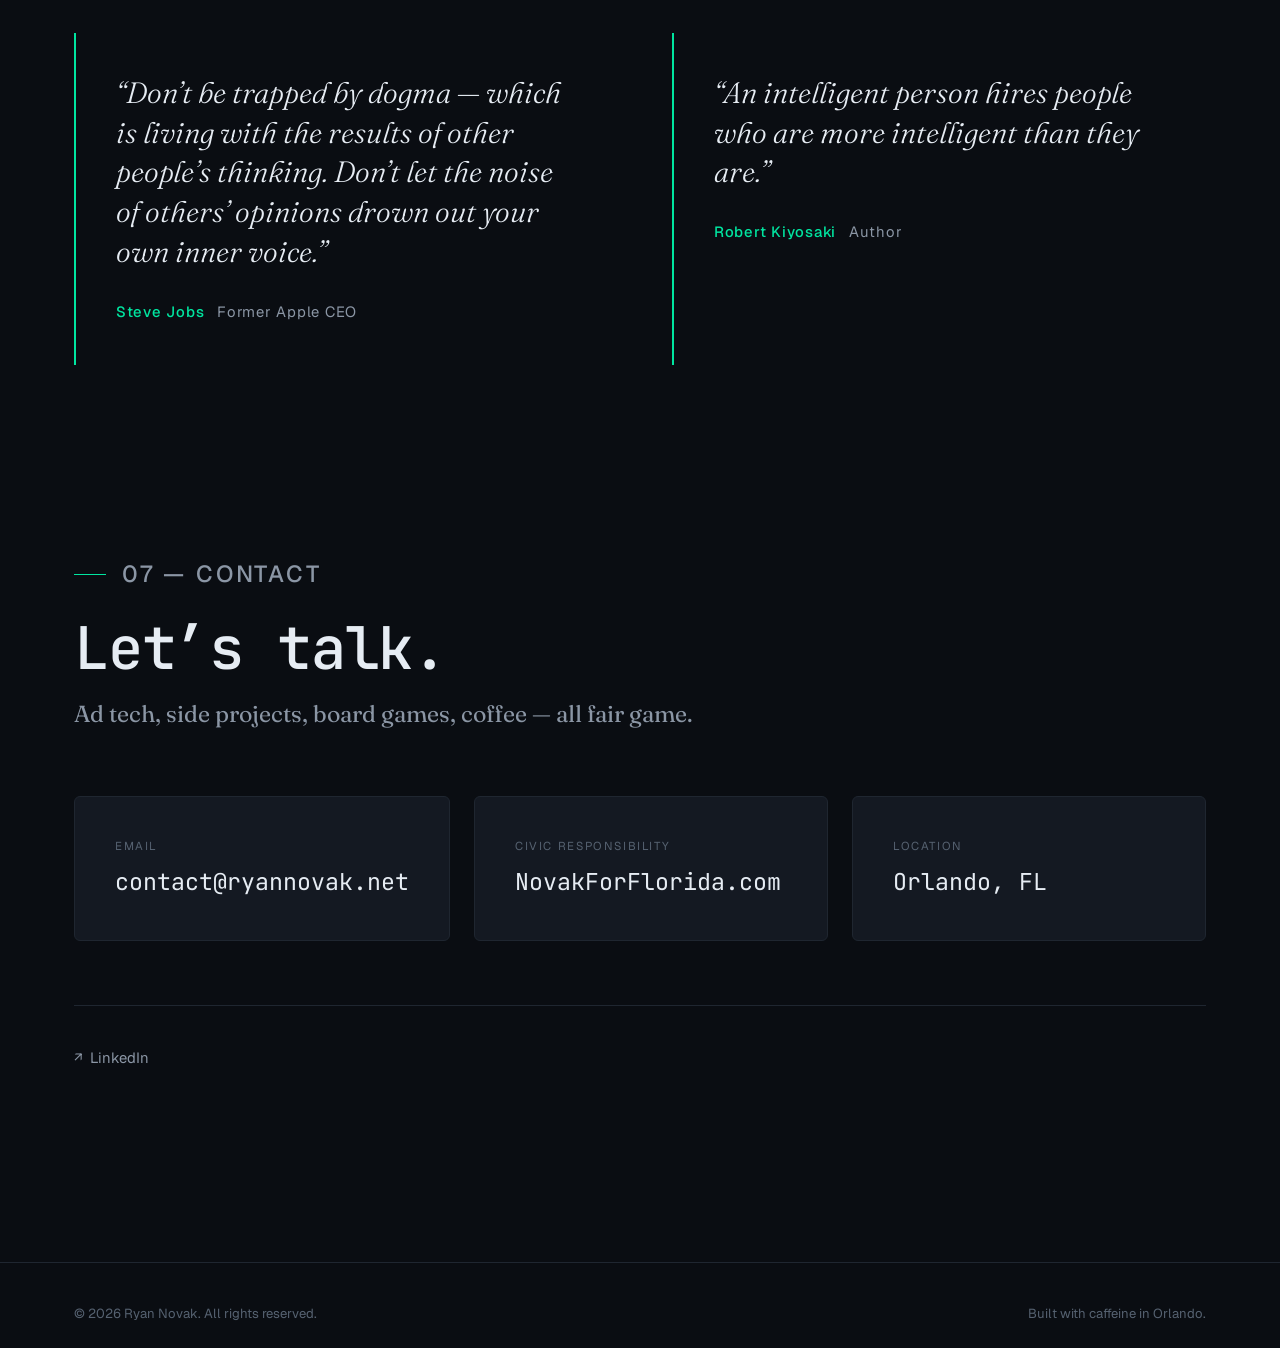
==== commit 703a0c43: "Update index.html" ====
--- a/index.html
+++ b/index.html
@@ -381,7 +381,7 @@
             <a class="value" href="mailto:contact@ryannovak.net">contact@ryannovak.net</a>
           </div>
           <div class="contact-card">
-            <span class="label">Email</span>
+            <span class="label">Civic Responsibility</span>
             <a class="value" href="https://novakforflorida.com" target="_blank" rel="noopener">NovakForFlorida.com</a>
           </div>
           <div class="contact-card">
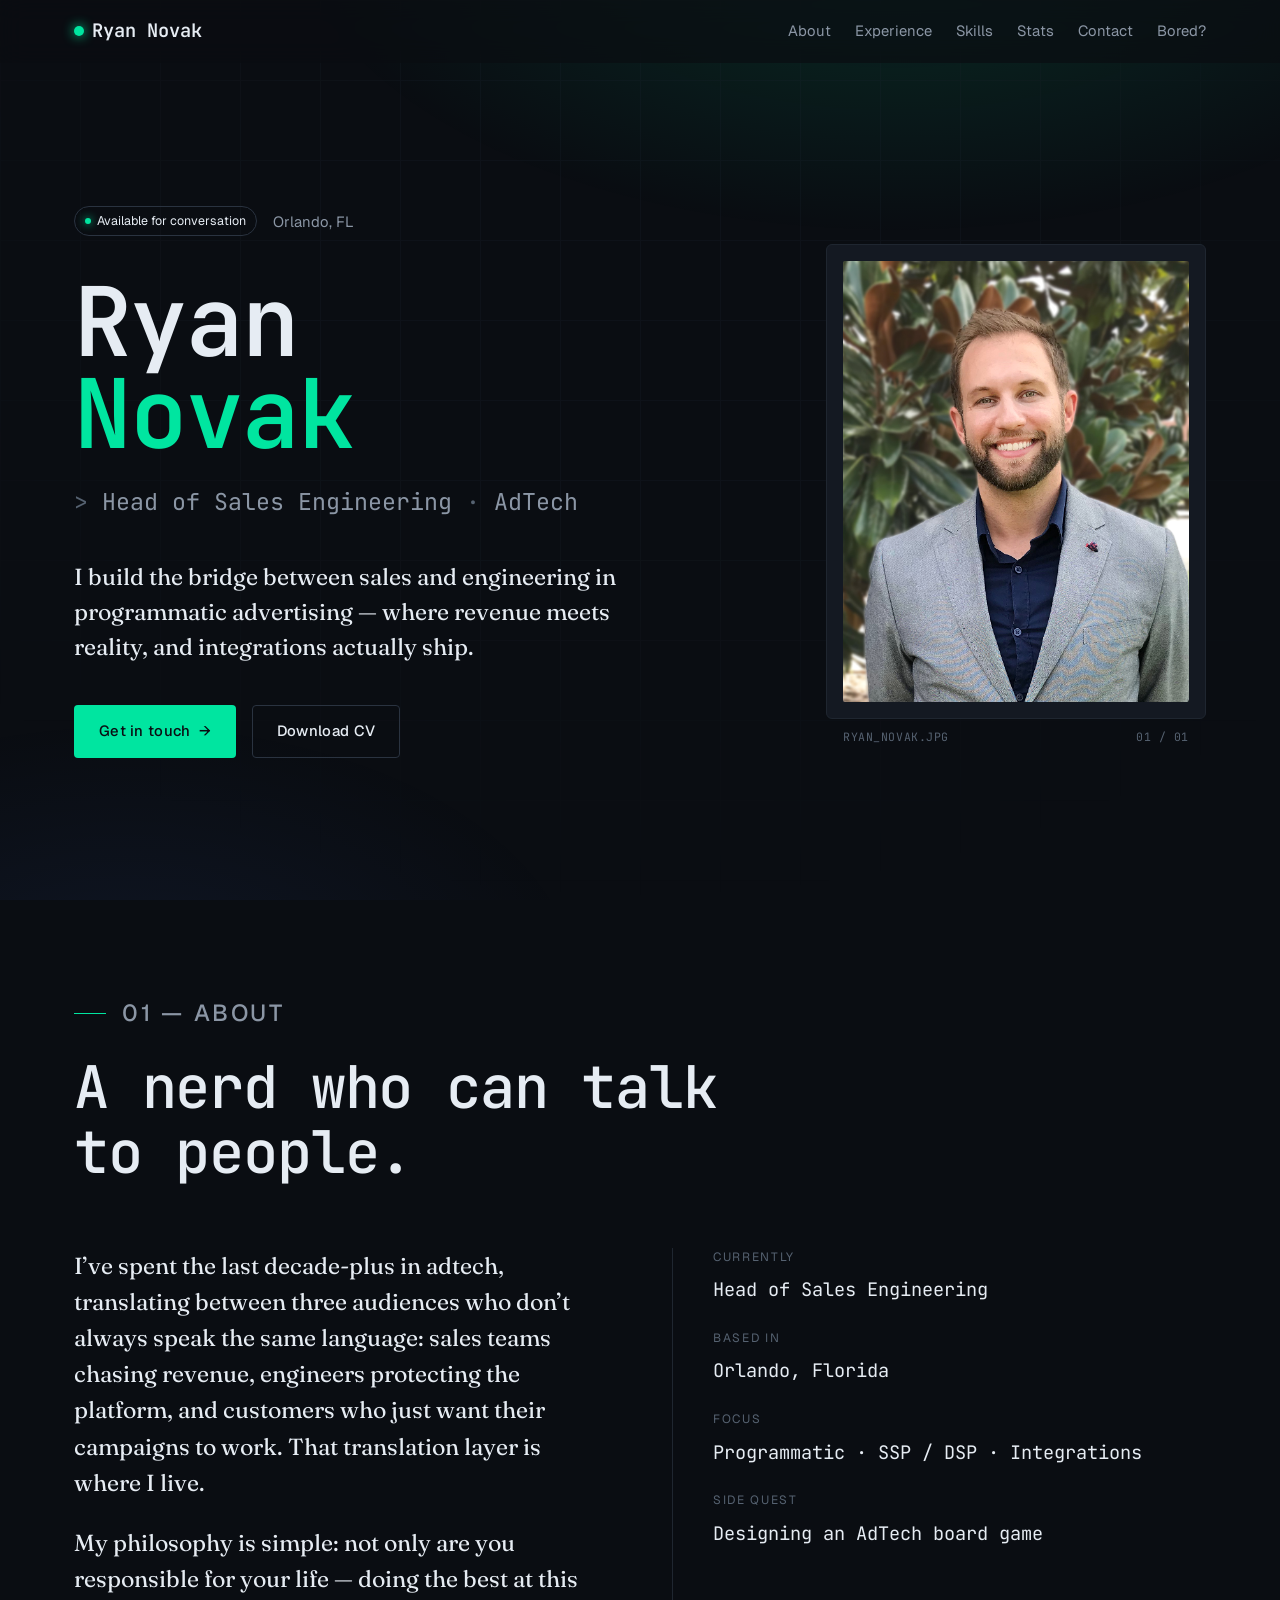
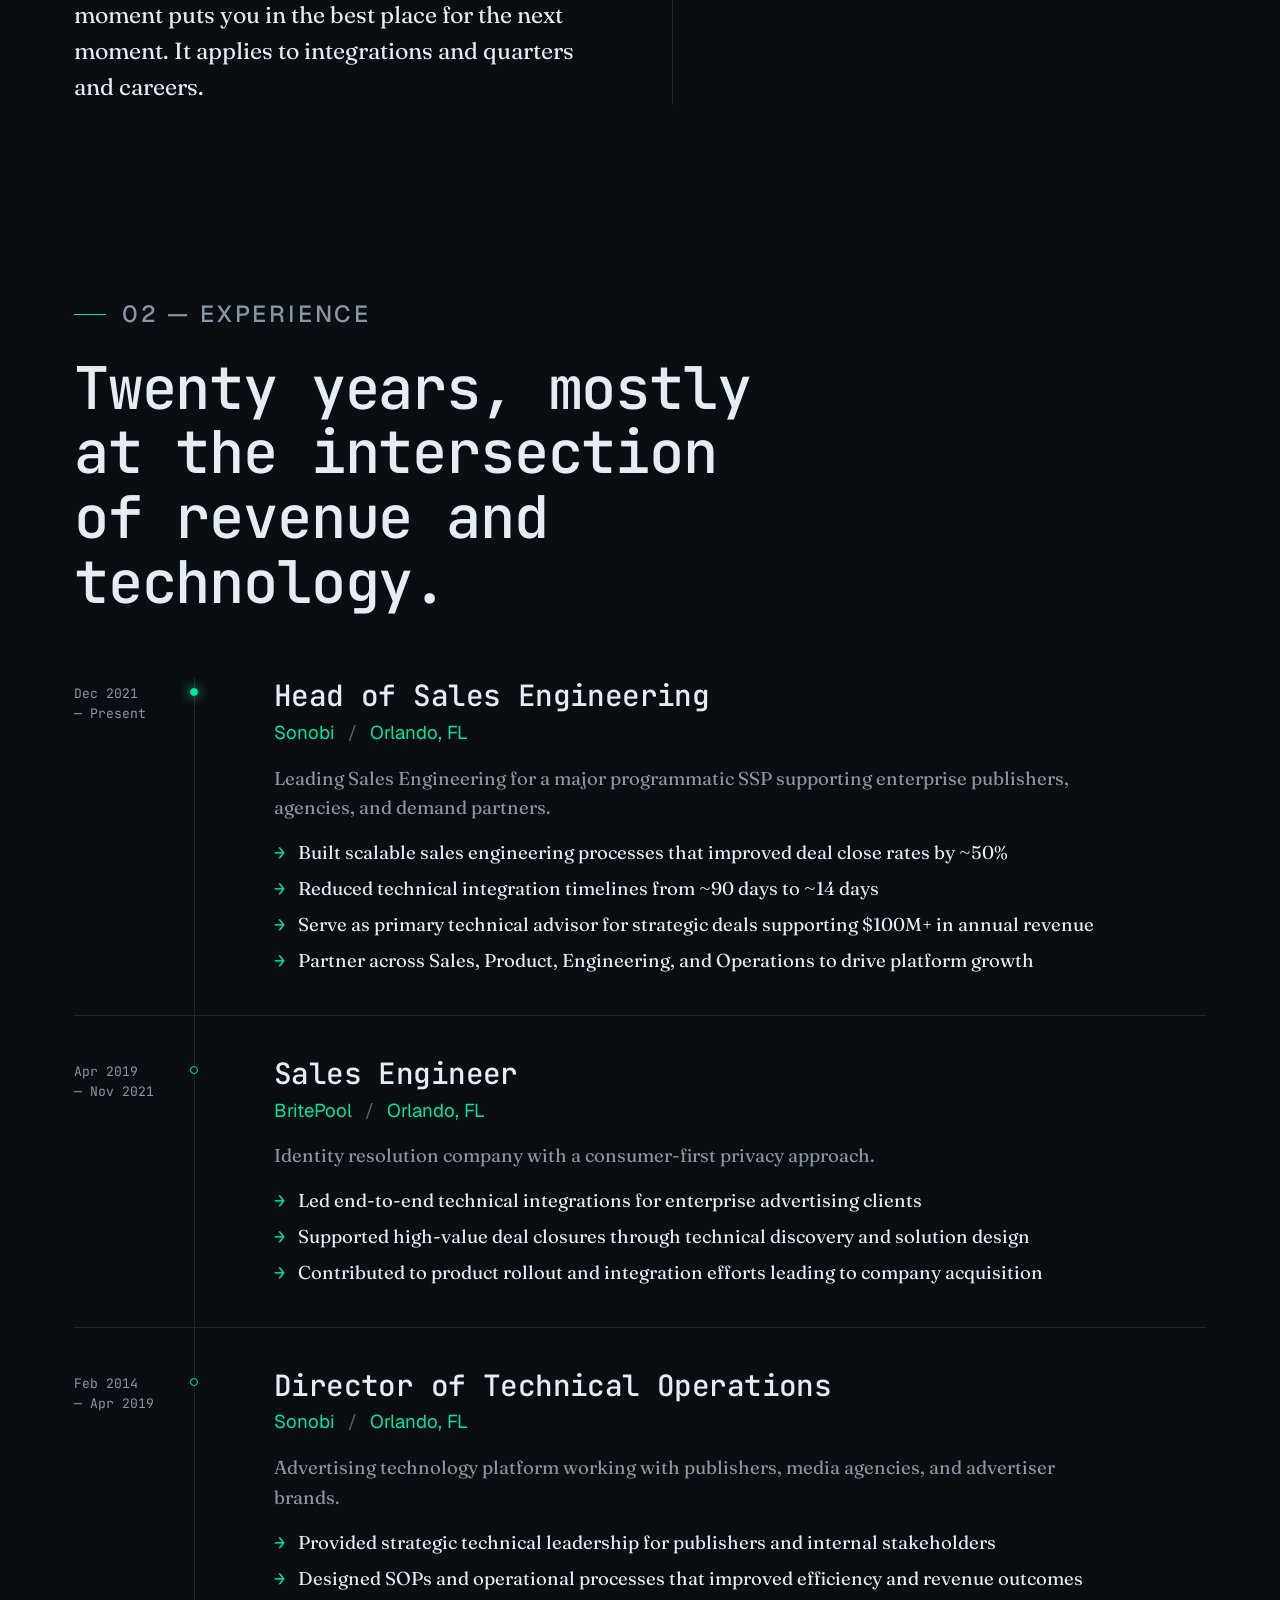
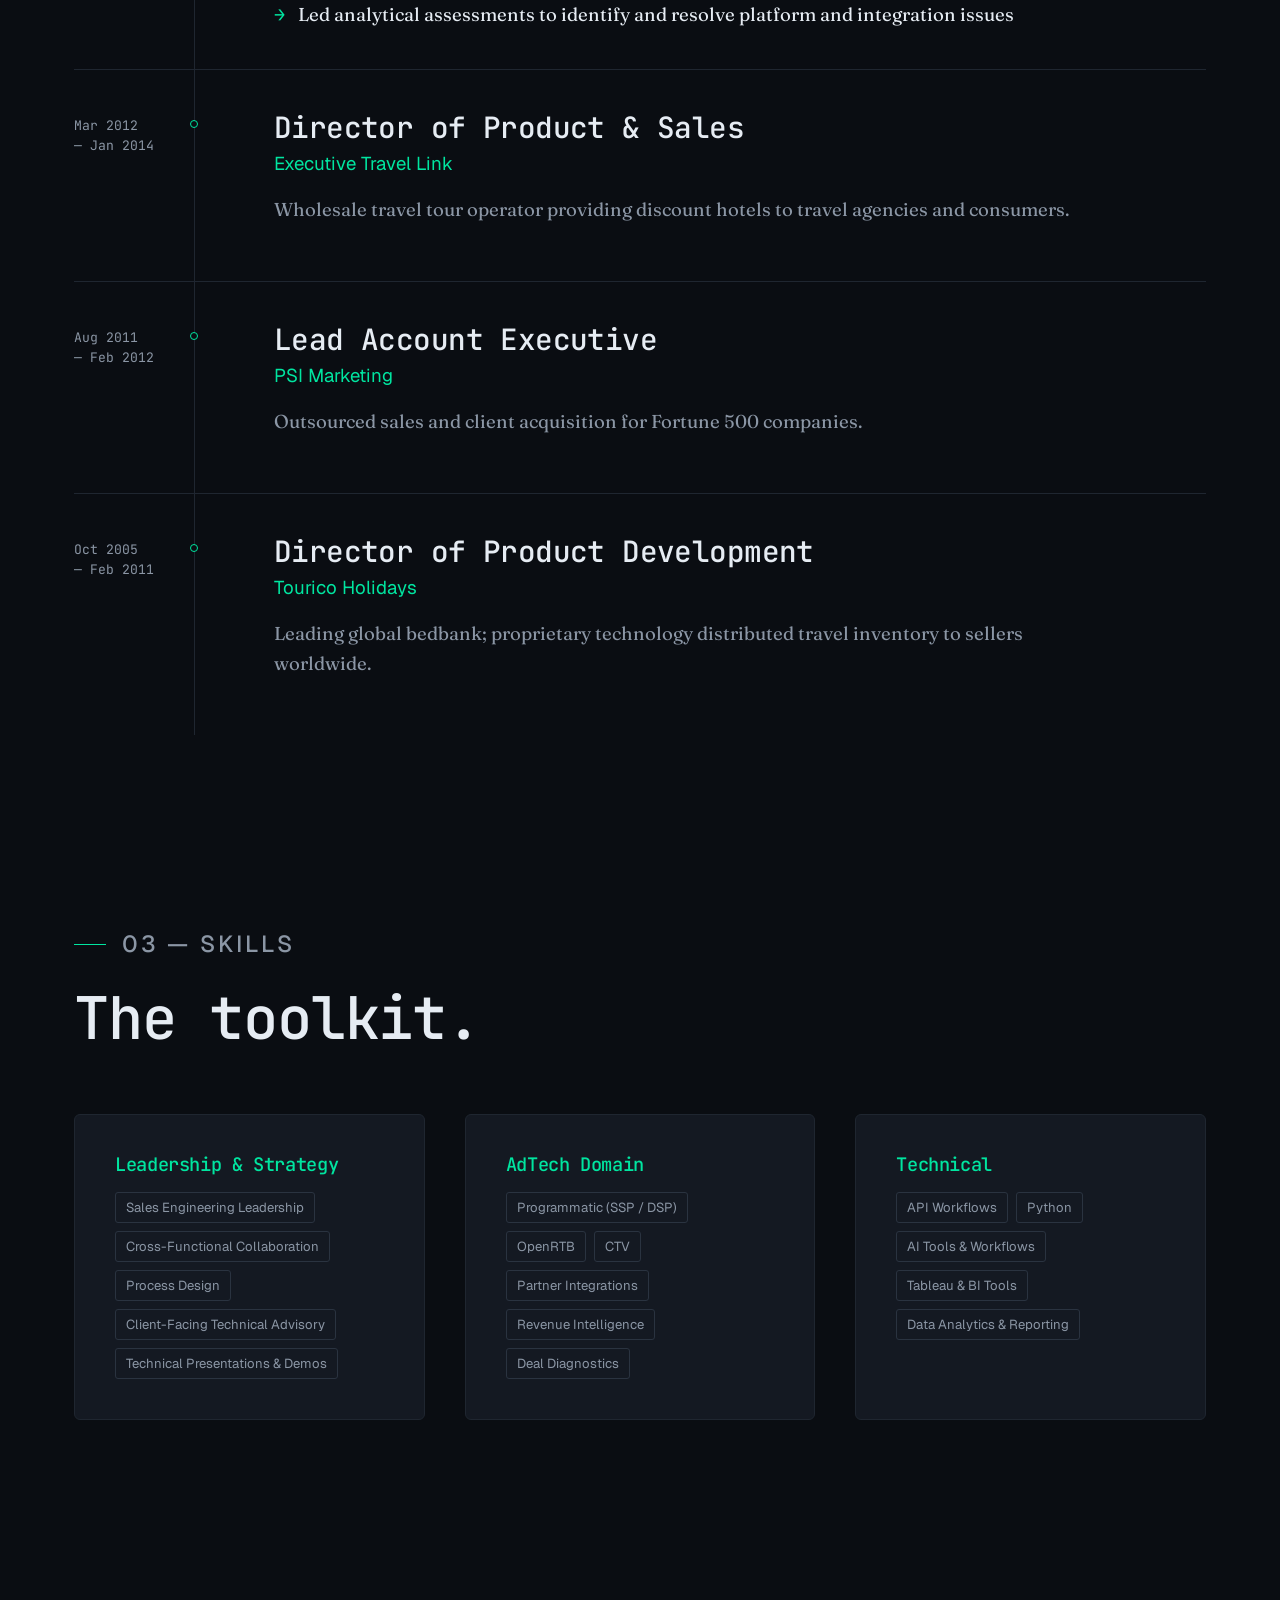
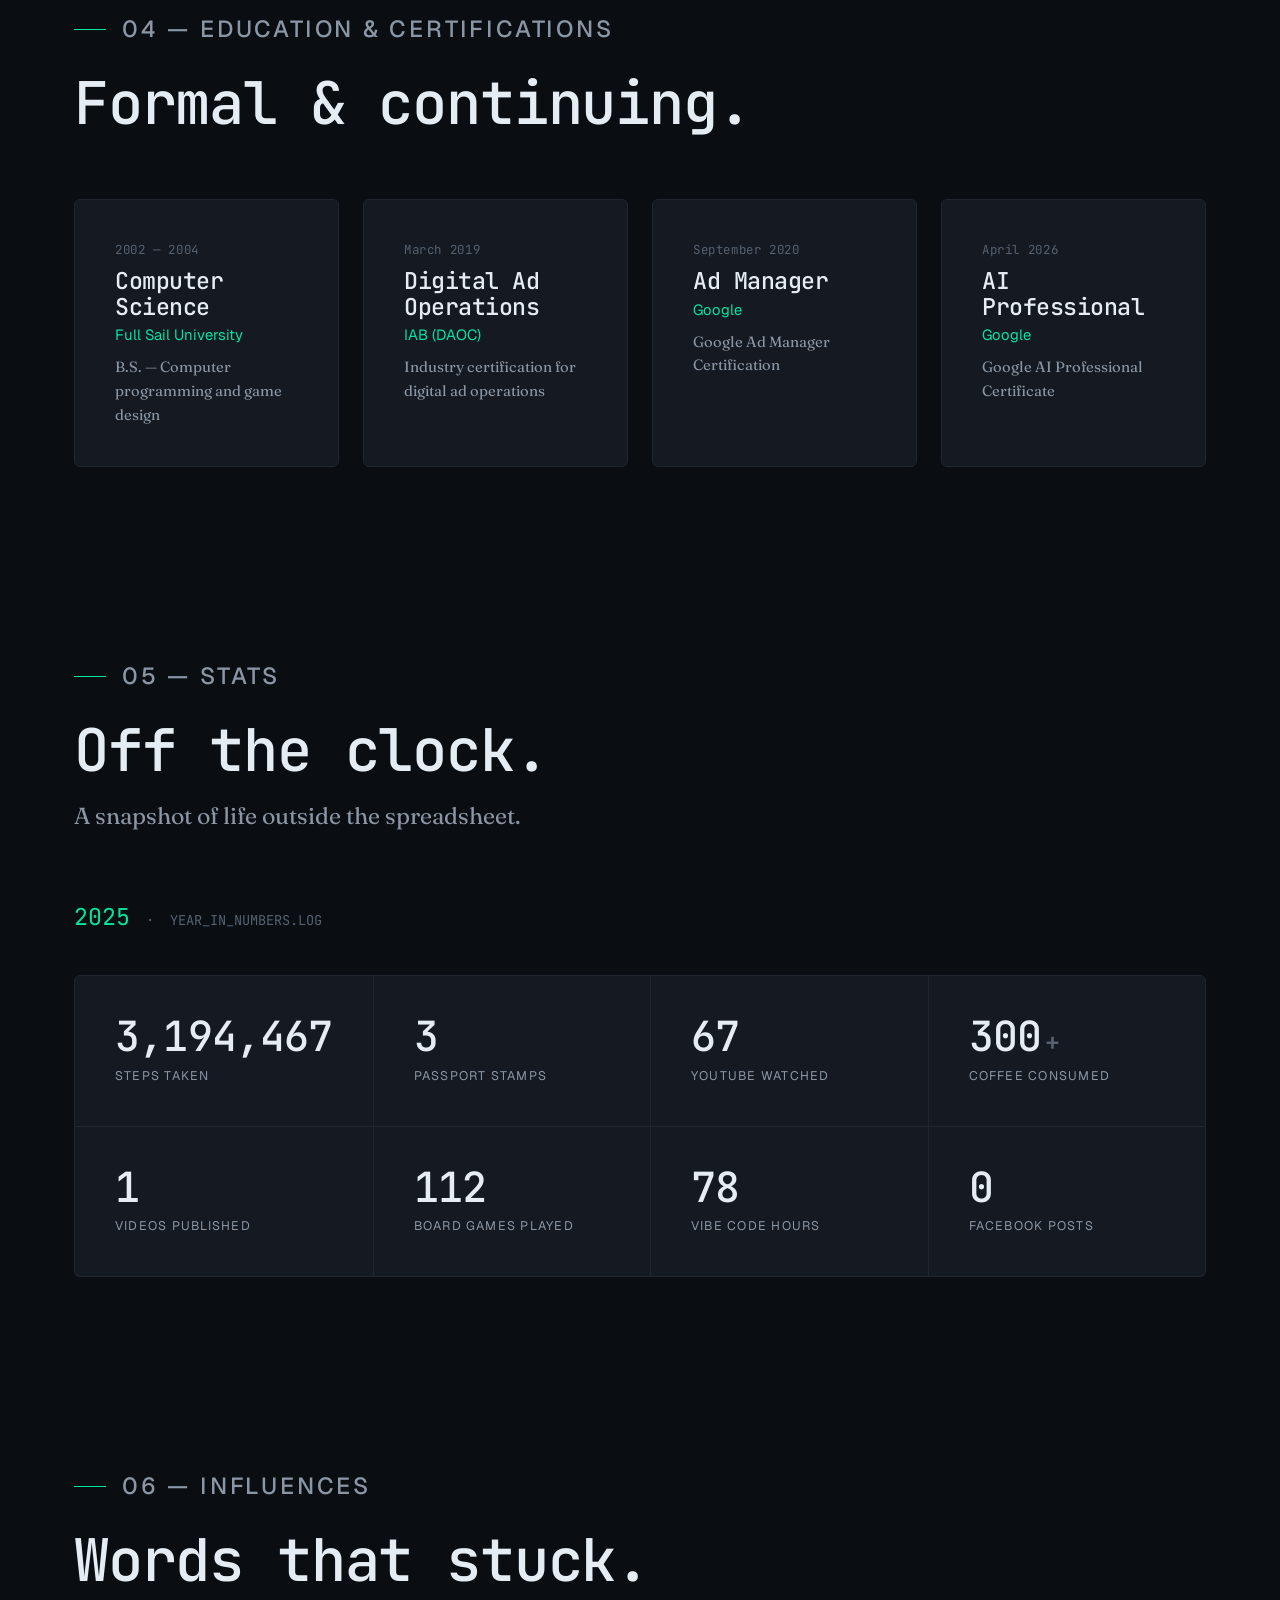
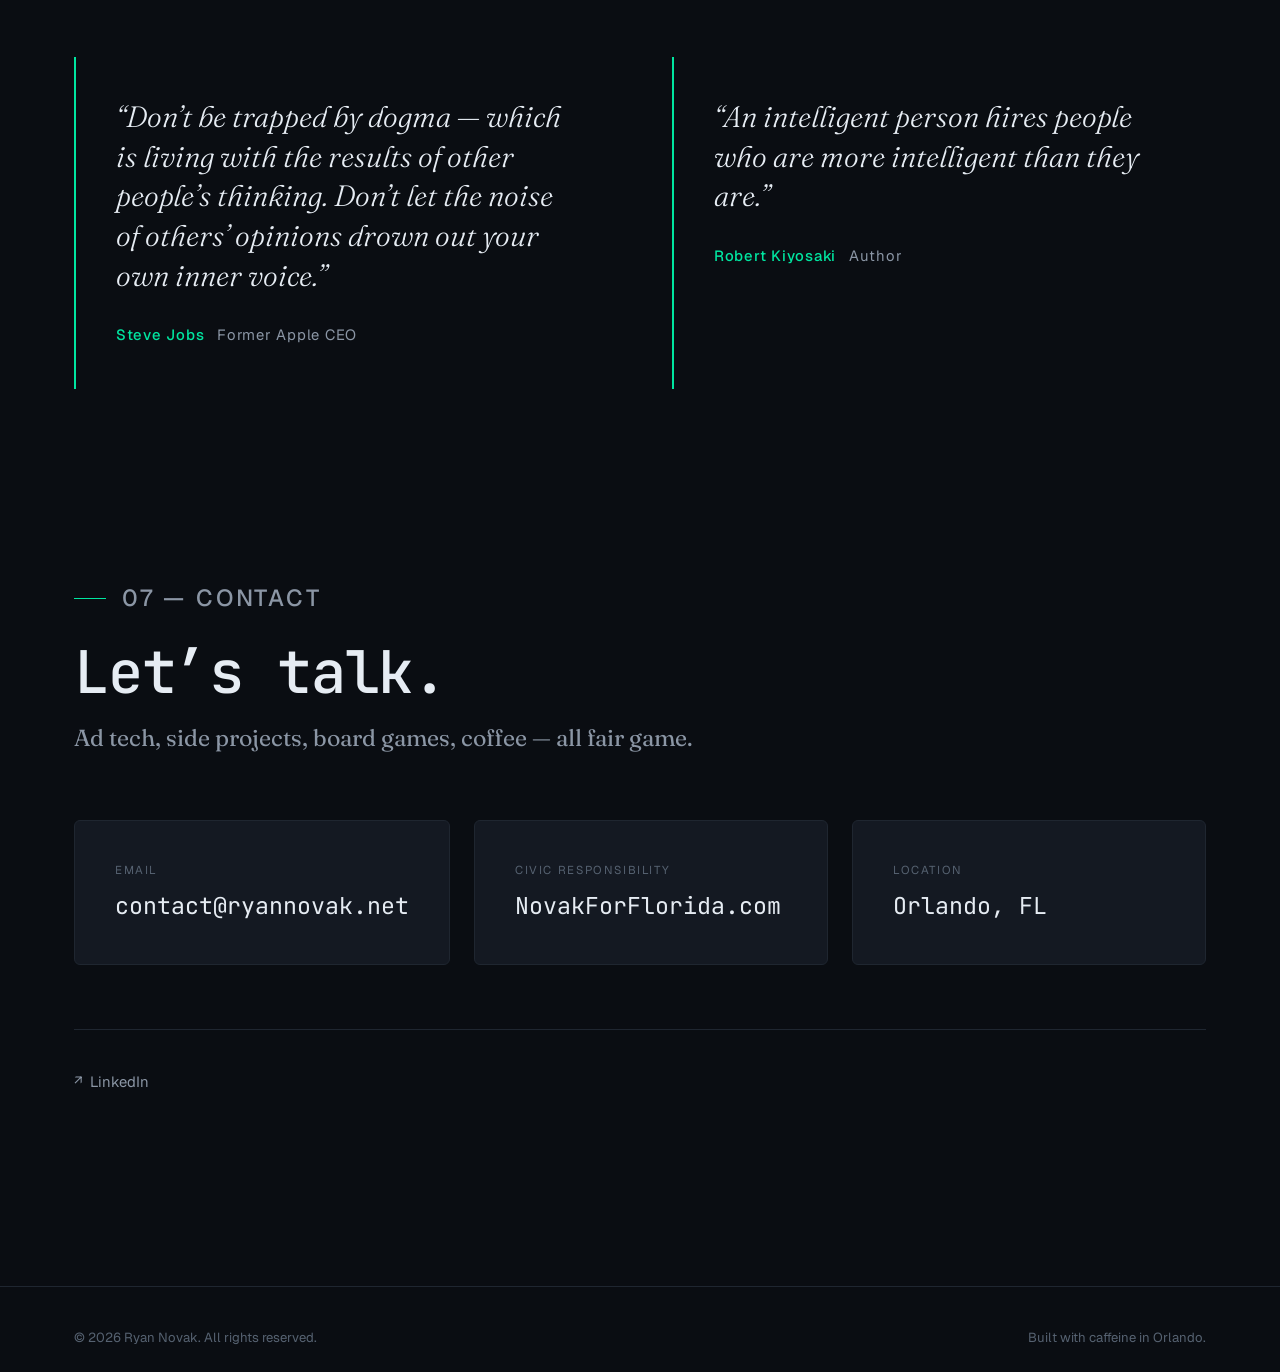
==== commit 8b57e9db: "Update index.html" ====
--- a/index.html
+++ b/index.html
@@ -282,8 +282,16 @@
             <div class="date">September 2020</div>
             <h4>Ad Manager</h4>
             <div class="institution">Google</div>
-            <p class="detail">Google Ad Manager certification</p>
-          </div>
+            <p class="detail">Google Ad Manager Certification</p>
+          </div>
+
+          <div class="edu-card reveal">
+            <div class="date">April 2026</div>
+            <h4>AI Professional</h4>
+            <div class="institution">Google</div>
+            <p class="detail">Google AI Professional Certificate</p>
+          </div>
+          
         </div>
       </div>
     </section>
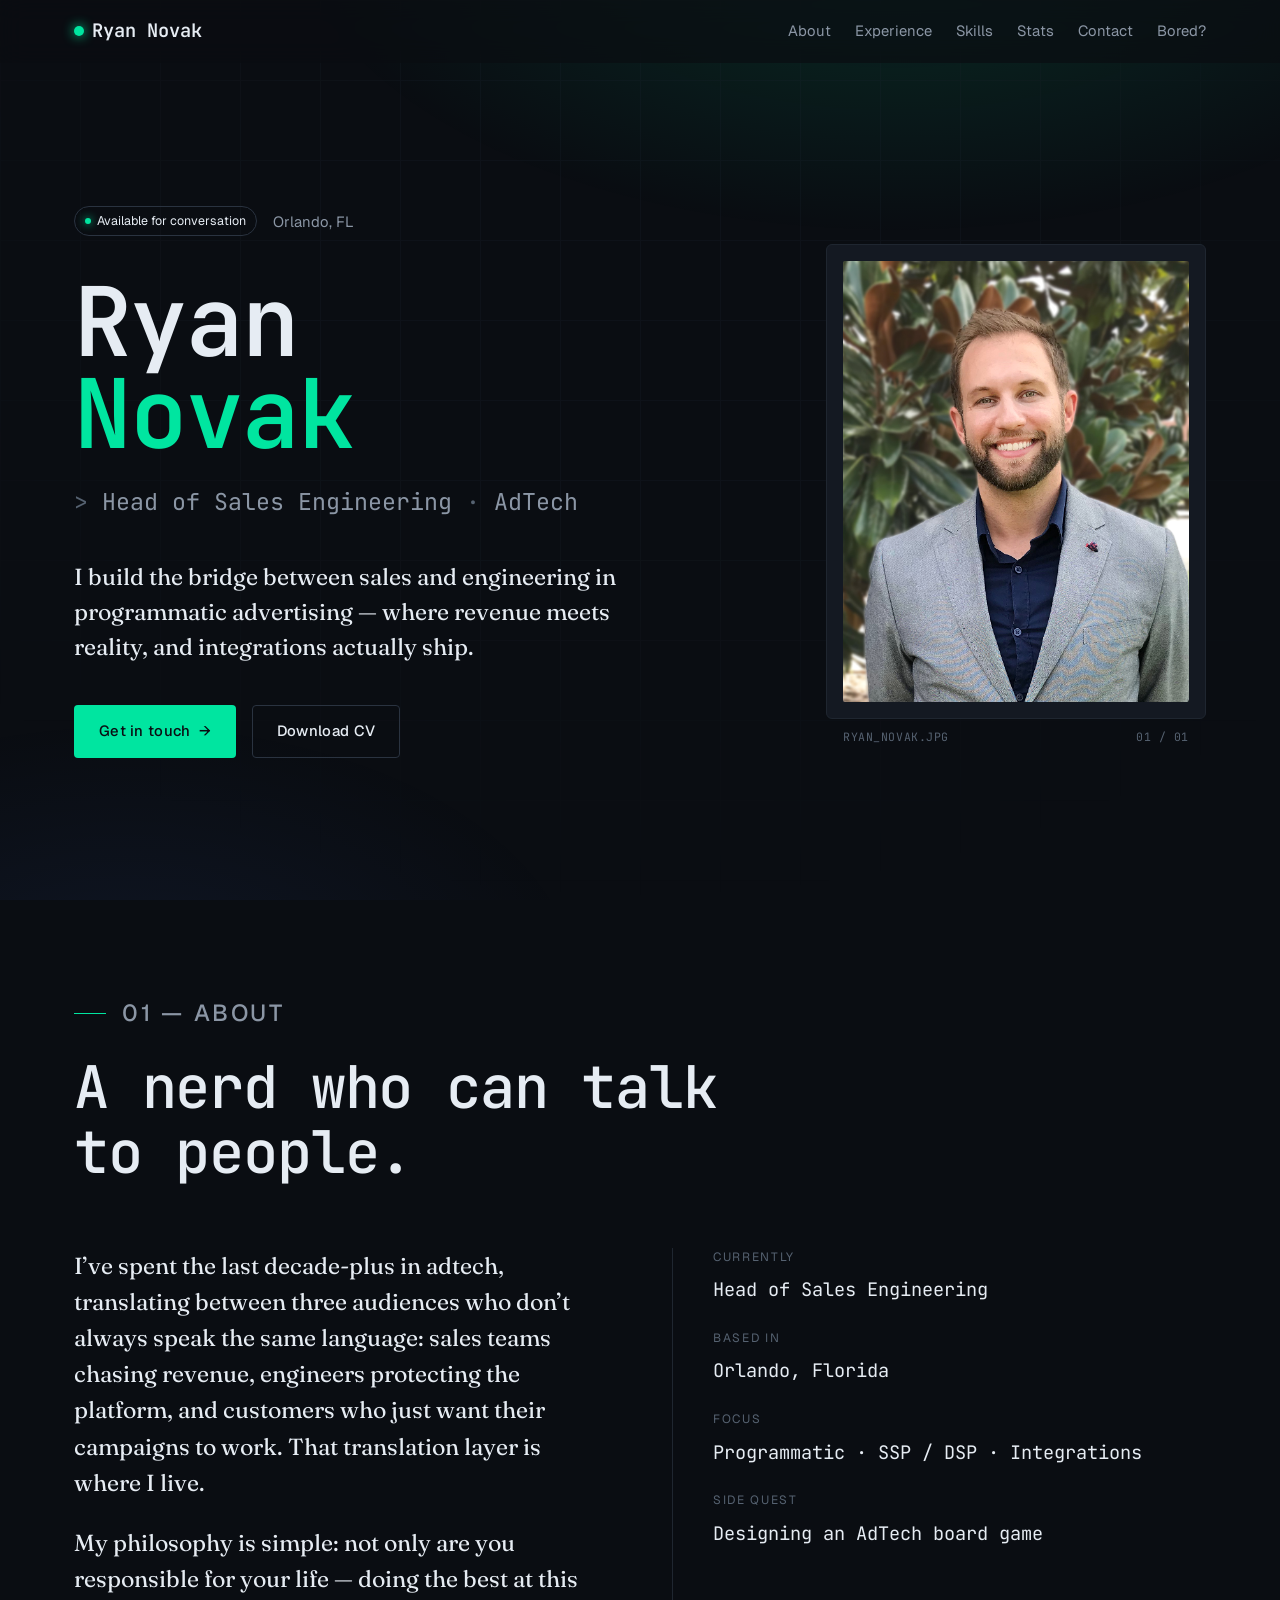
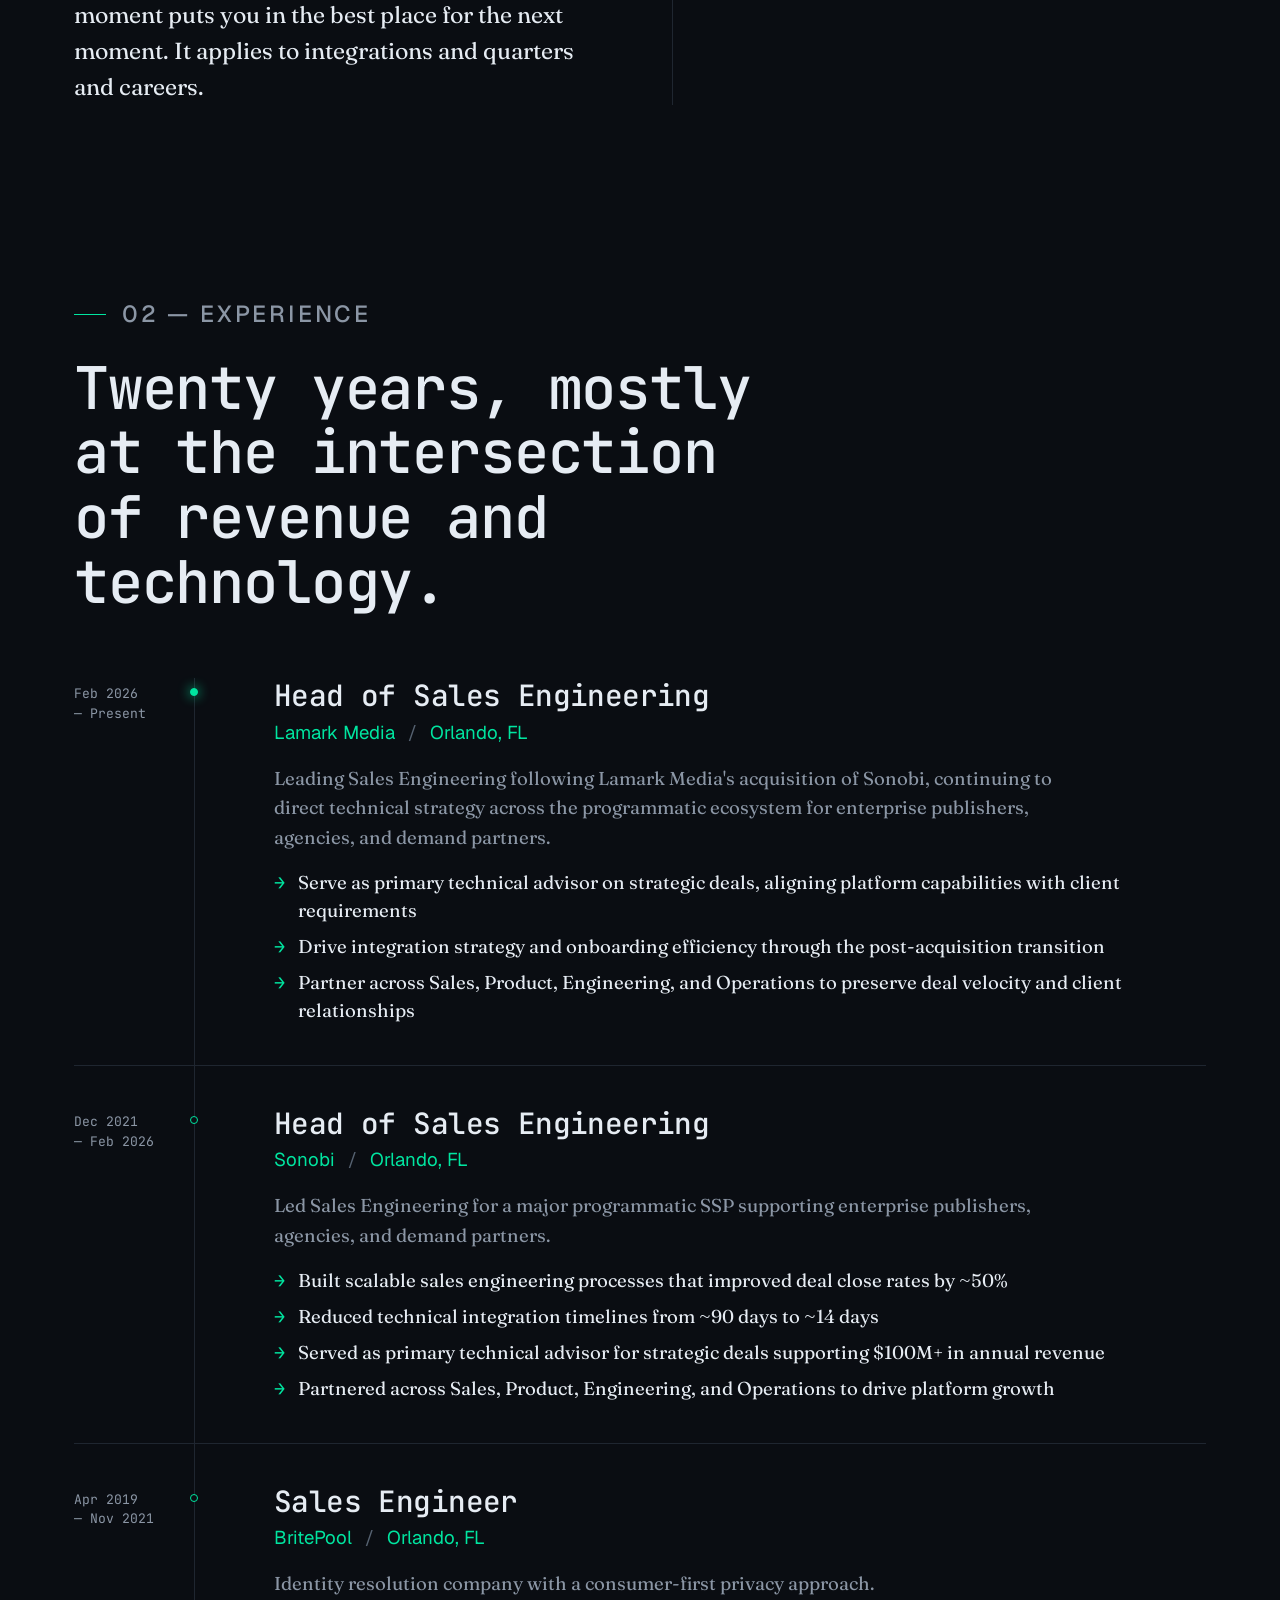
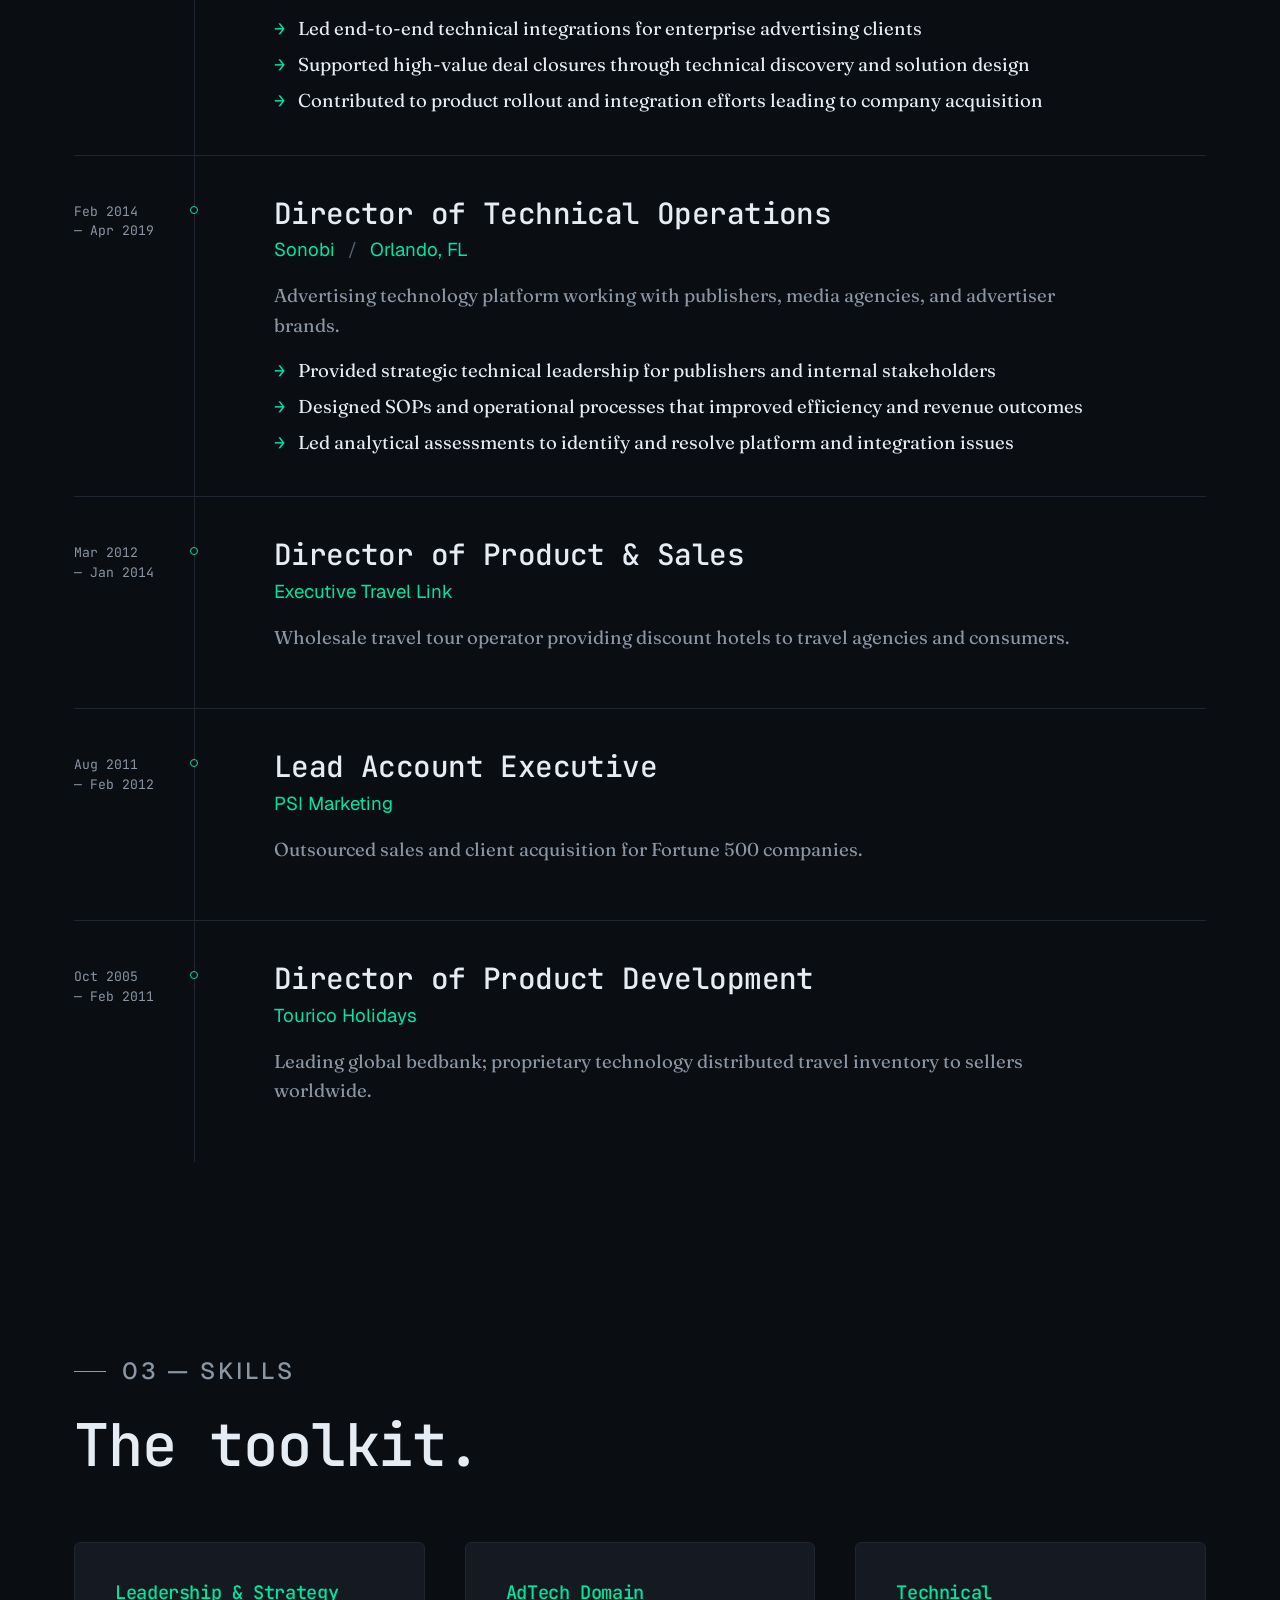
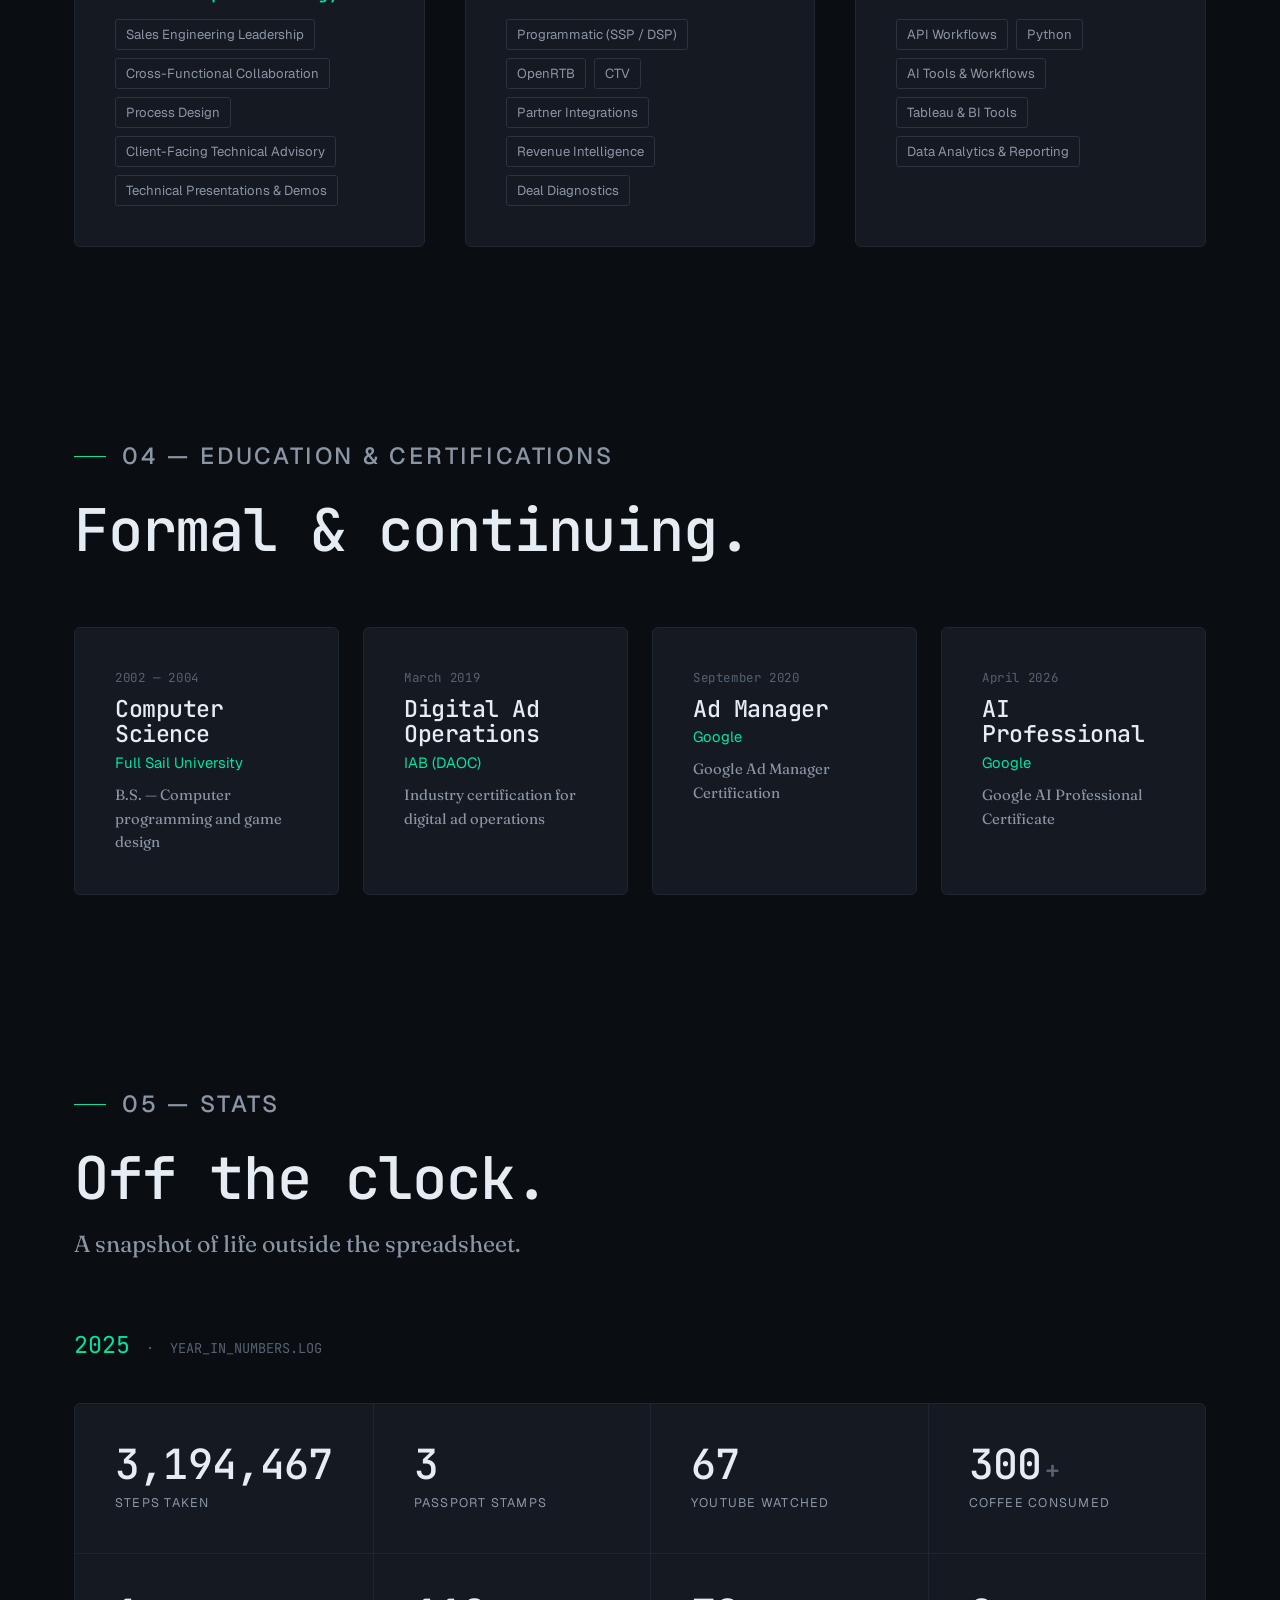
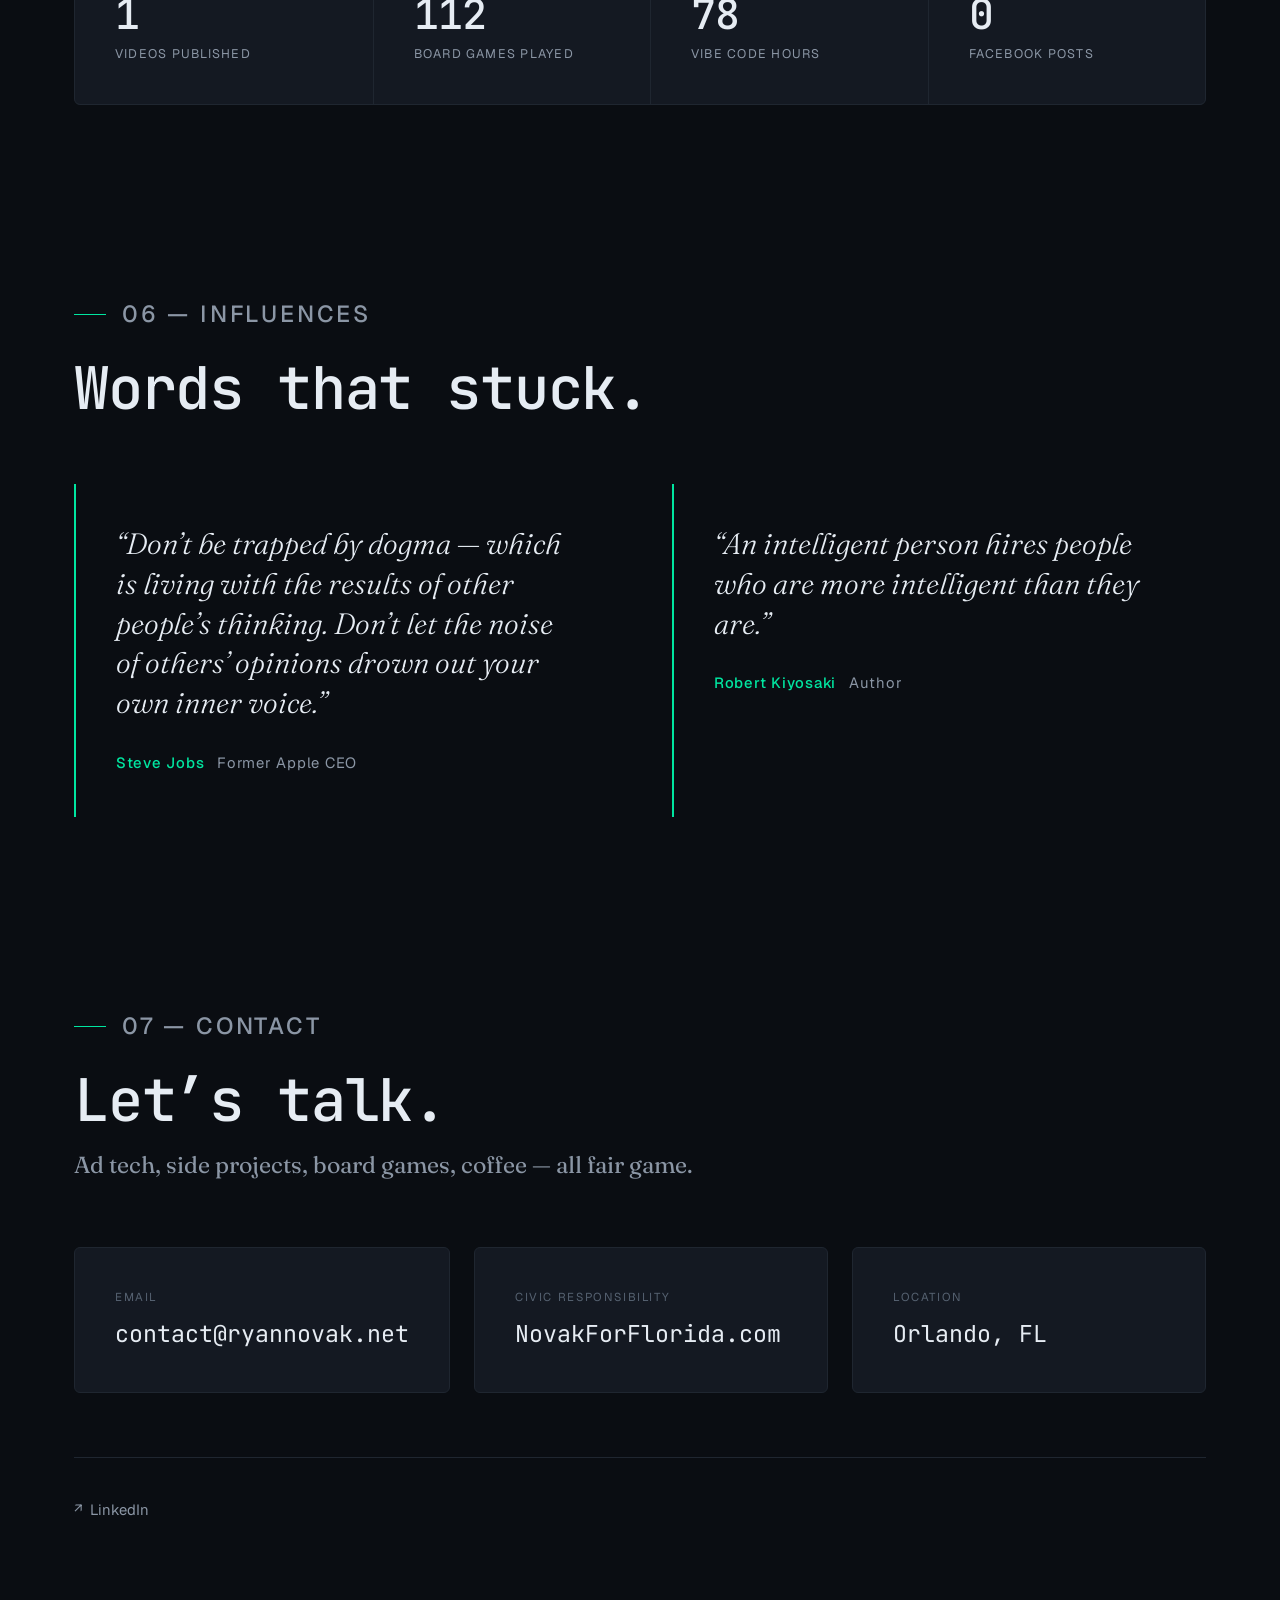
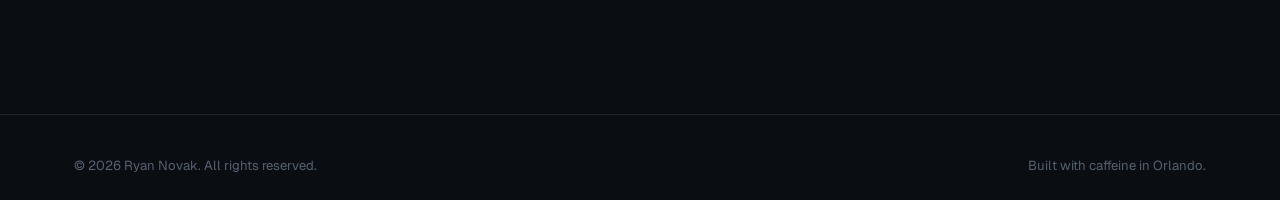
==== commit b51c2a34: "Update index.html" ====
--- a/index.html
+++ b/index.html
@@ -134,16 +134,30 @@
         <div class="timeline">
 
           <article class="job current reveal">
-            <div class="job-date">Dec 2021<br>&mdash; Present</div>
+            <div class="job-date">Feb 2026<br>&mdash; Present</div>
+            <div class="job-body">
+              <h3 class="job-title">Head of Sales Engineering</h3>
+              <p class="job-company">Lamark Media <span class="divider">/</span> Orlando, FL</p>
+              <p class="job-desc">Leading Sales Engineering following Lamark Media's acquisition of Sonobi, continuing to direct technical strategy across the programmatic ecosystem for enterprise publishers, agencies, and demand partners.</p>
+              <ul class="job-bullets">
+                <li>Serve as primary technical advisor on strategic deals, aligning platform capabilities with client requirements</li>
+                <li>Drive integration strategy and onboarding efficiency through the post-acquisition transition</li>
+                <li>Partner across Sales, Product, Engineering, and Operations to preserve deal velocity and client relationships</li>
+              </ul>
+            </div>
+          </article>
+          
+          <article class="job reveal">
+            <div class="job-date">Dec 2021<br>&mdash; Feb 2026</div>
             <div class="job-body">
               <h3 class="job-title">Head of Sales Engineering</h3>
               <p class="job-company">Sonobi <span class="divider">/</span> Orlando, FL</p>
-              <p class="job-desc">Leading Sales Engineering for a major programmatic SSP supporting enterprise publishers, agencies, and demand partners.</p>
+              <p class="job-desc">Led Sales Engineering for a major programmatic SSP supporting enterprise publishers, agencies, and demand partners.</p>
               <ul class="job-bullets">
                 <li>Built scalable sales engineering processes that improved deal close rates by ~50%</li>
                 <li>Reduced technical integration timelines from ~90 days to ~14 days</li>
-                <li>Serve as primary technical advisor for strategic deals supporting $100M+ in annual revenue</li>
-                <li>Partner across Sales, Product, Engineering, and Operations to drive platform growth</li>
+                <li>Served as primary technical advisor for strategic deals supporting $100M+ in annual revenue</li>
+                <li>Partnered across Sales, Product, Engineering, and Operations to drive platform growth</li>
               </ul>
             </div>
           </article>
